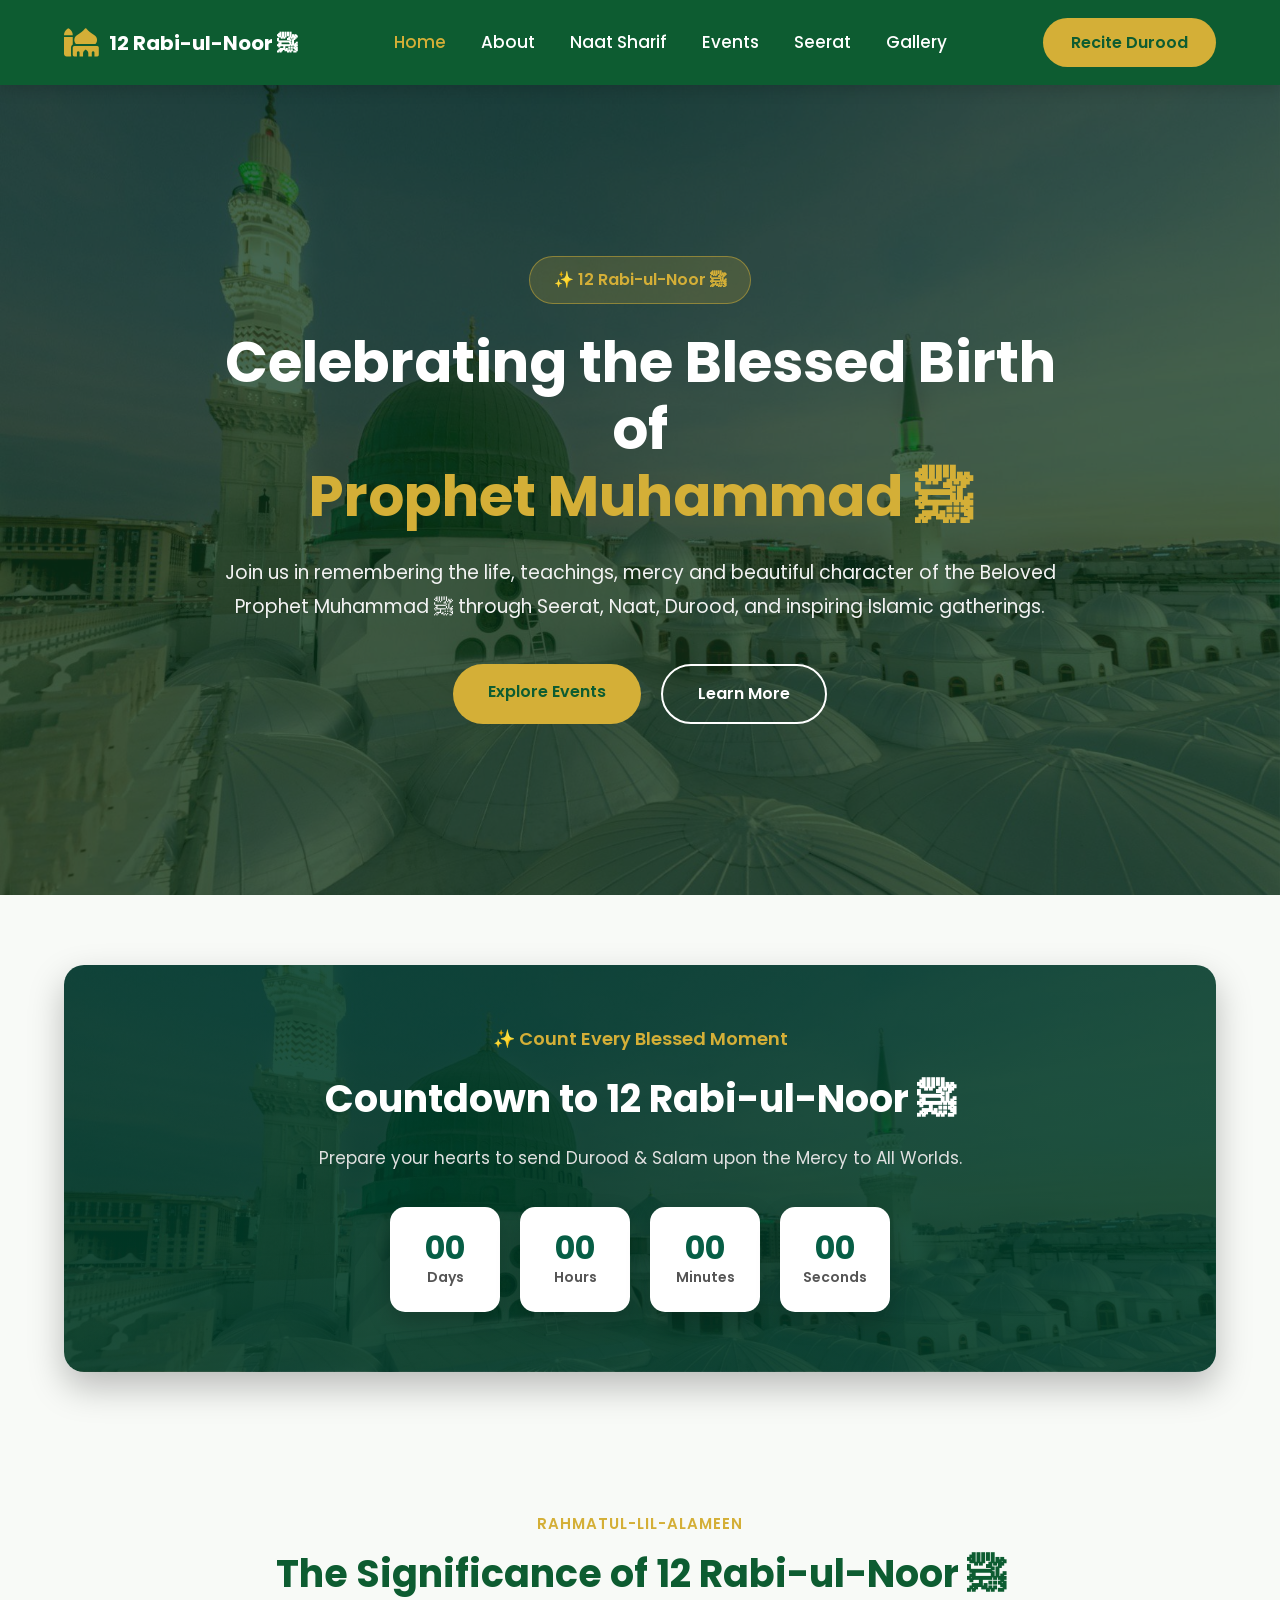
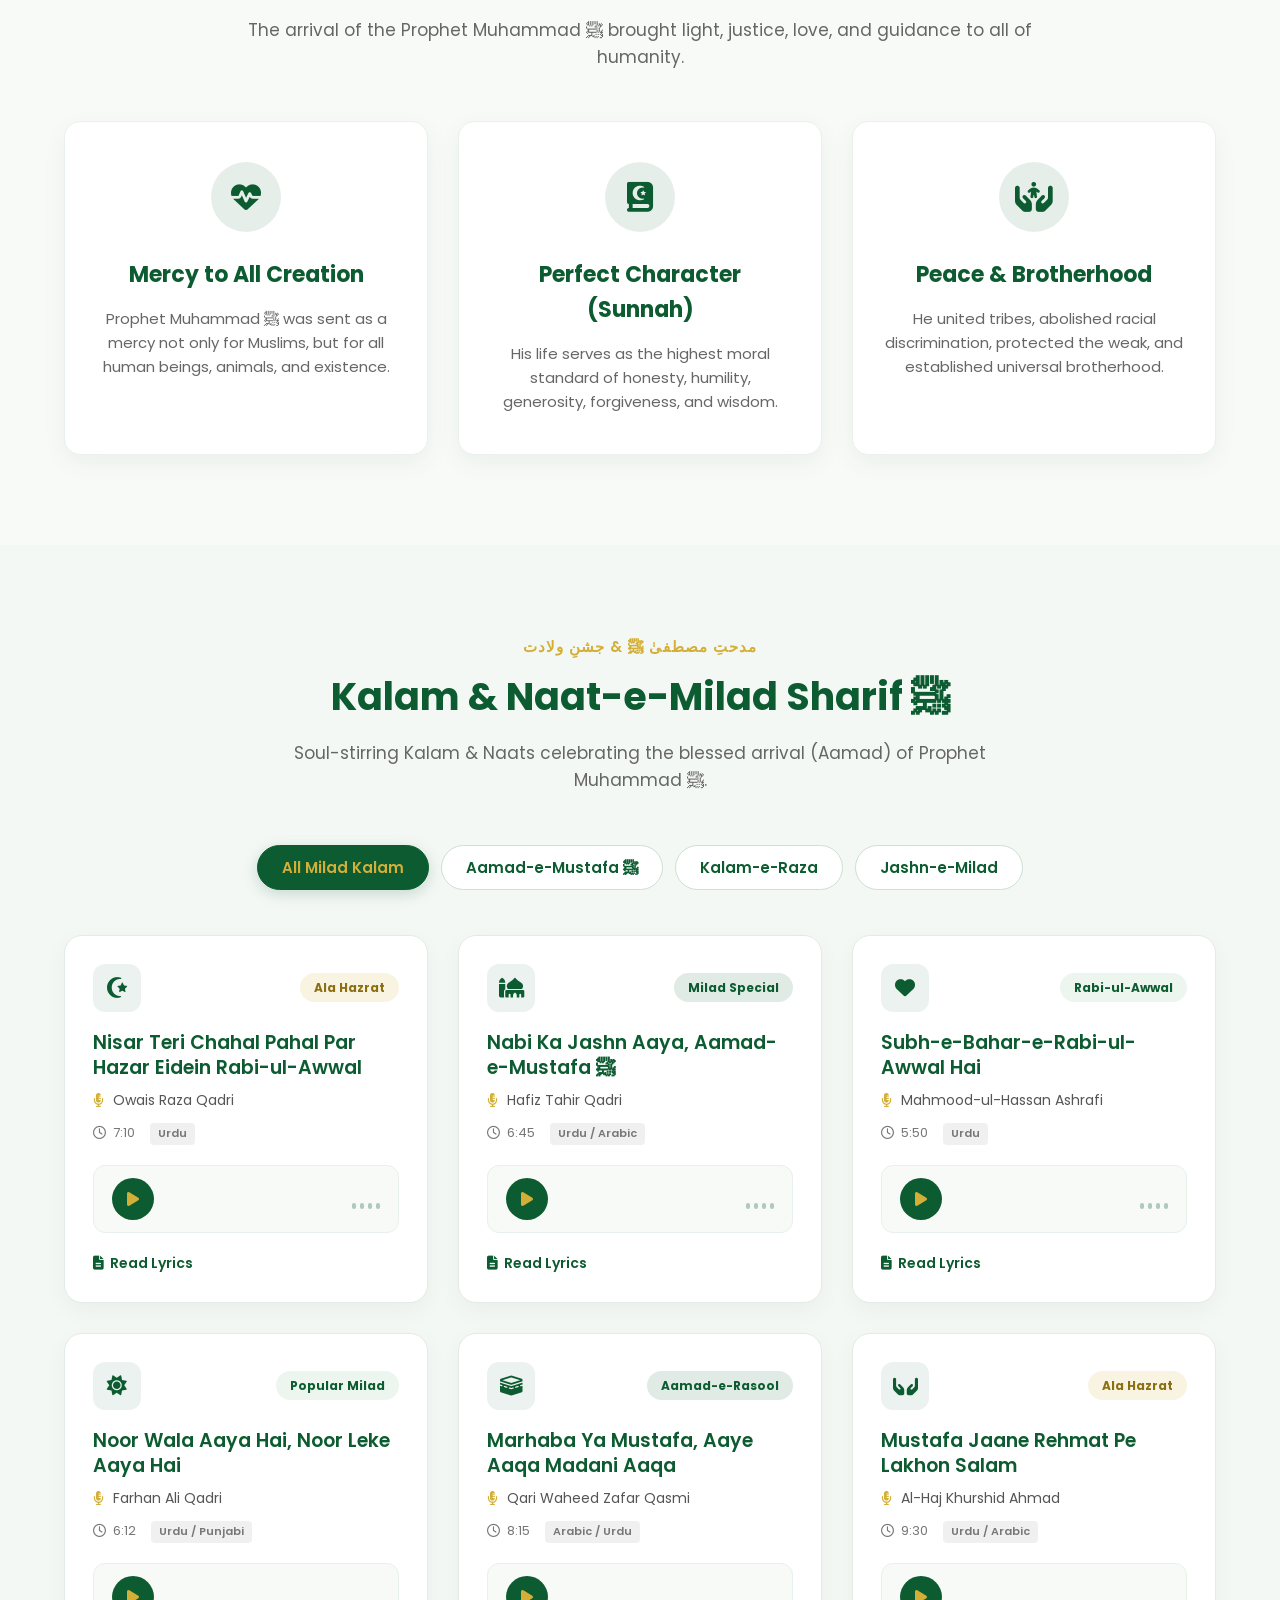
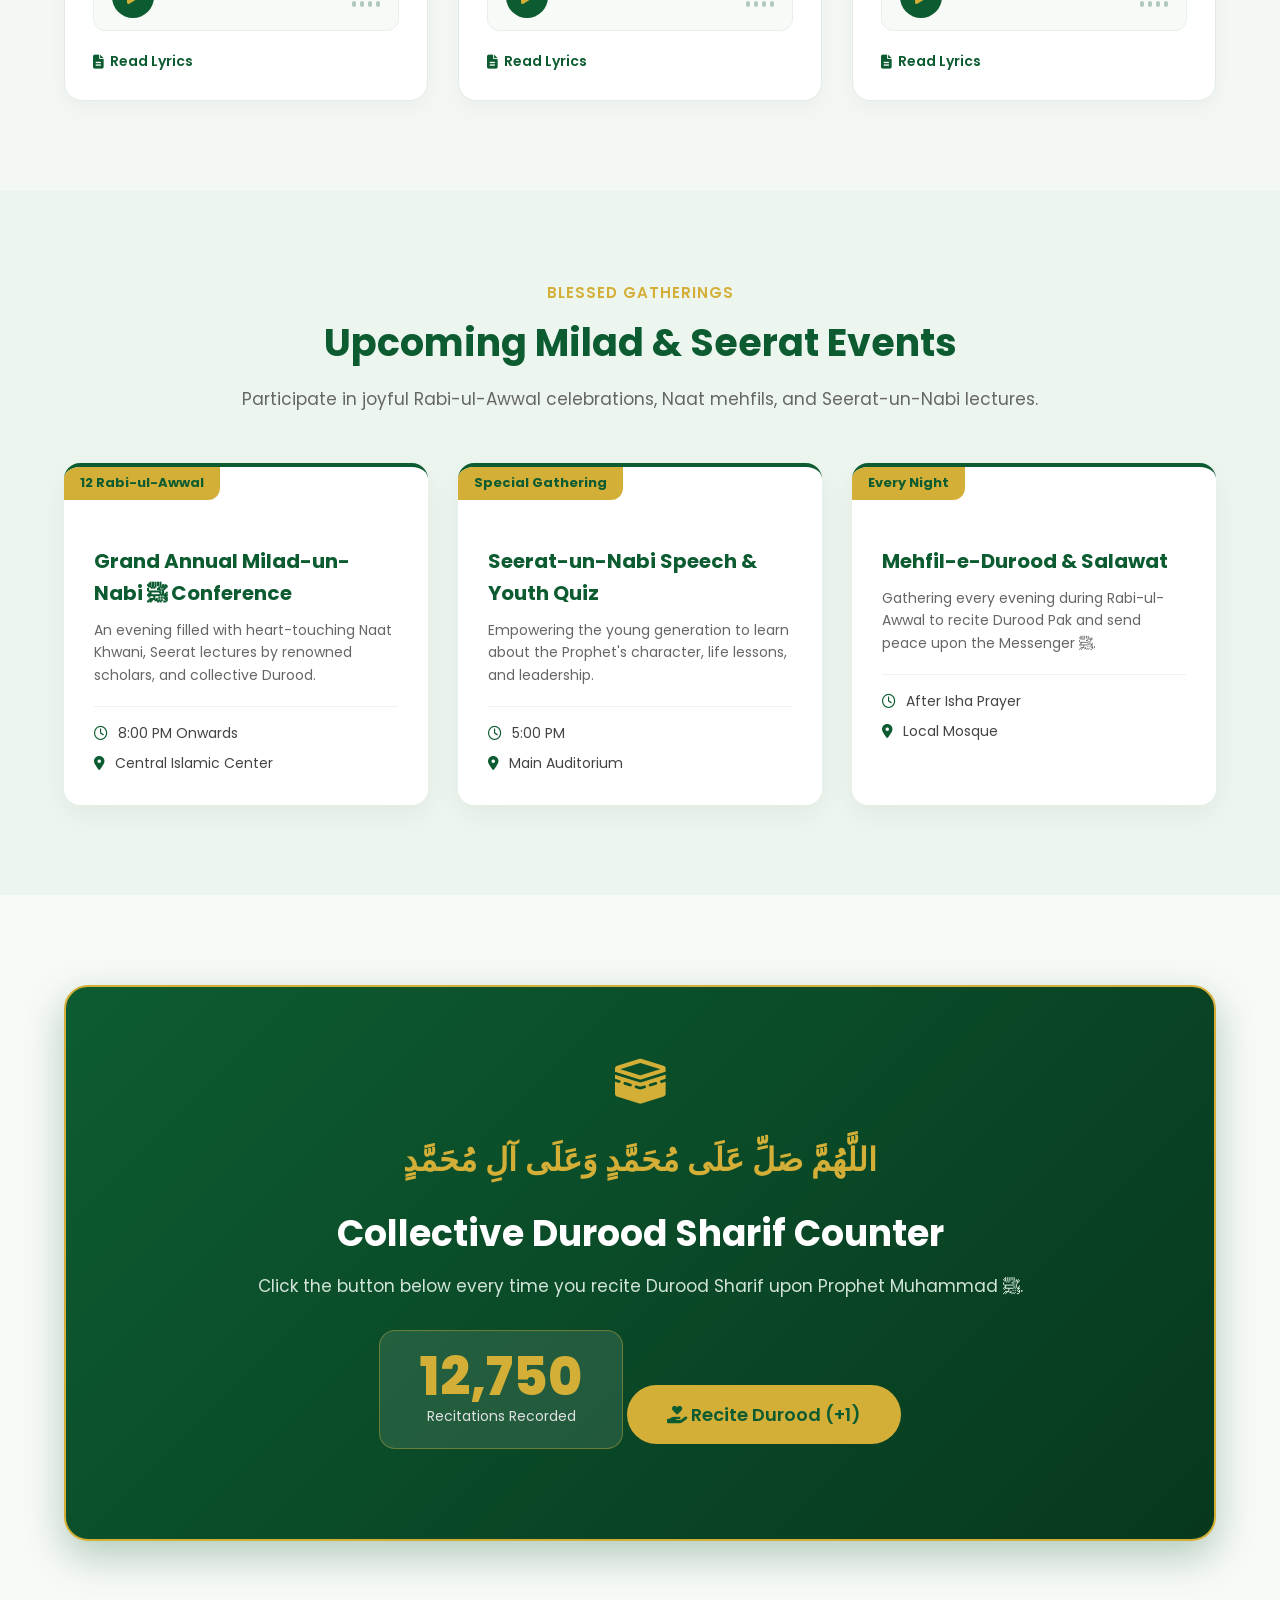
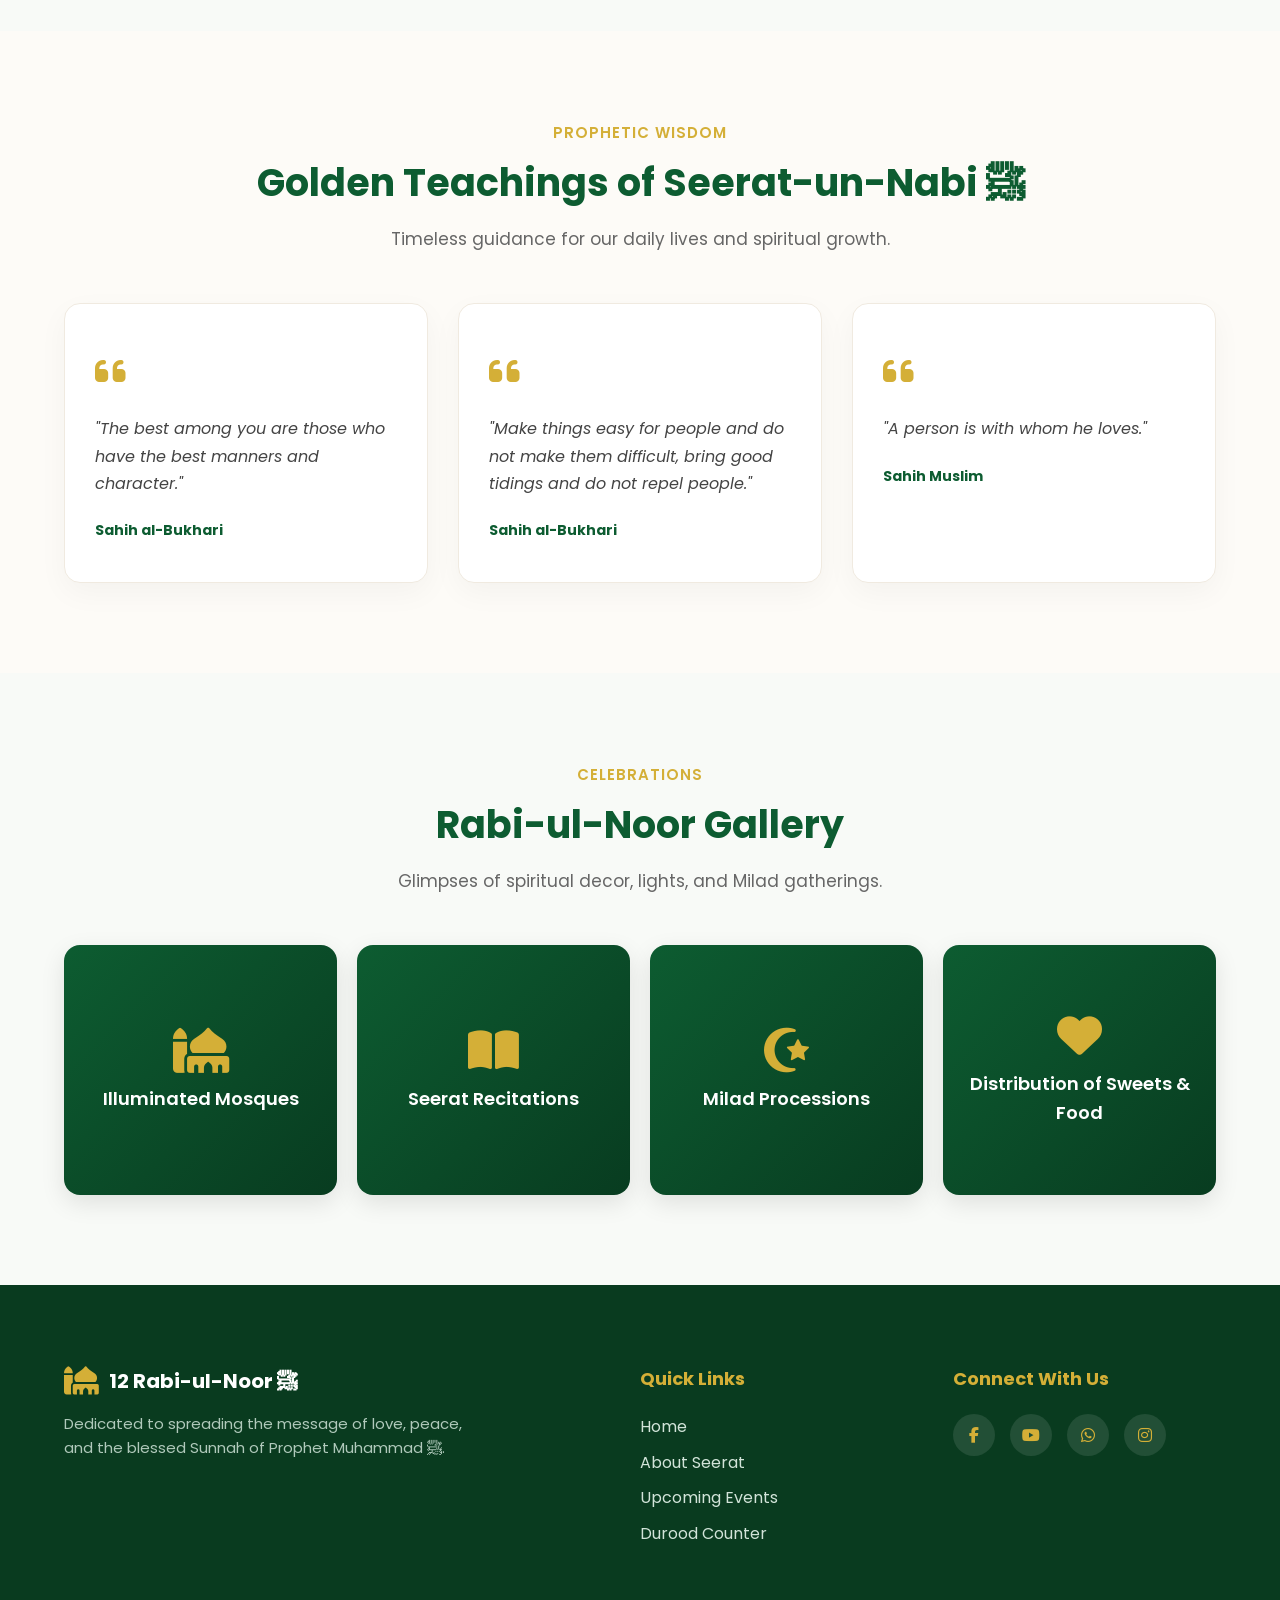
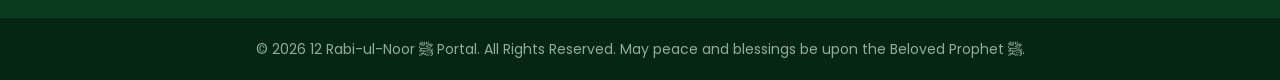
==== index.html @ 02d44561 "add filesand images" ====
<!DOCTYPE html>
<html lang="en">

<head>

    <meta charset="UTF-8">
    <meta name="viewport" content="width=device-width, initial-scale=1.0">

    <title>12 Rabi-ul-Noor ﷺ | Home</title>

    <!-- Google Font -->
    <link rel="preconnect" href="https://fonts.googleapis.com">
    <link rel="preconnect" href="https://fonts.gstatic.com" crossorigin>

    <link href="https://fonts.googleapis.com/css2?family=Poppins:wght@300;400;500;600;700;800&display=swap" rel="stylesheet">

    <!-- Font Awesome -->
    <link rel="stylesheet"
        href="https://cdnjs.cloudflare.com/ajax/libs/font-awesome/6.7.2/css/all.min.css">

    <!-- CSS -->
    <link rel="stylesheet" href="css/style.css">

</head>

<body>

    <!--================ NAVBAR ================-->

    <header>

        <div class="container">

            <div class="logo">
                <i class="fa-solid fa-mosque"></i>
                <span>12 Rabi-ul-Noor ﷺ</span>
            </div>

            <nav>

                <ul>

                    <li><a href="index.html" class="active">Home</a></li>

                    <li><a href="about.html">About</a></li>

                    <li><a href="naat sharif.html">Naat Sharif</a></li>

                    <li><a href="events.html">Events</a></li>

                    <li><a href="seerat.html">Seerat</a></li>

                    <li><a href="gallery.html">Gallery</a></li>

                </ul>

            </nav>

            <a href="#durood" class="btn">Recite Durood</a>

        </div>

    </header>

    <!--================ HERO SECTION ================-->

    <section class="hero">

        <div class="hero-overlay"></div>

        <div class="container hero-content">

            <span class="hero-tag">
                ✨ 12 Rabi-ul-Noor ﷺ
            </span>

            <h1>
                Celebrating the Blessed Birth of
                <span>Prophet Muhammad ﷺ</span>
            </h1>

            <p>
                Join us in remembering the life, teachings, mercy and beautiful
                character of the Beloved Prophet Muhammad ﷺ through Seerat,
                Naat, Durood, and inspiring Islamic gatherings.
            </p>

            <div class="hero-buttons">

                <a href="#events" class="btn hero-btn">
                    Explore Events
                </a>

                <a href="about.html" class="btn-outline">
                    Learn More
                </a>

            </div>

        </div>

    </section>

    <!--================ COUNTDOWN SECTION ================-->

    <section class="rabi-countdown">

        <div class="countdown-content">
            <span>✨ Count Every Blessed Moment</span>
            <h2>Countdown to 12 Rabi-ul-Noor ﷺ</h2>
            <p>Prepare your hearts to send Durood & Salam upon the Mercy to All Worlds.</p>
        </div>

        <div class="count-box">

            <div>
                <h3 class="days">00</h3>
                <span>Days</span>
            </div>

            <div>
                <h3 class="hours">00</h3>
                <span>Hours</span>
            </div>

            <div>
                <h3 class="minutes">00</h3>
                <span>Minutes</span>
            </div>

            <div>
                <h3 class="seconds">00</h3>
                <span>Seconds</span>
            </div>

        </div>

    </section>

    <!--================ SIGNIFICANCE SECTION ================-->

    <section class="significance-section">

        <div class="container">

            <div class="section-title">
                <span>Rahmatul-lil-Alameen</span>
                <h2>The Significance of 12 Rabi-ul-Noor ﷺ</h2>
                <p>The arrival of the Prophet Muhammad ﷺ brought light, justice, love, and guidance to all of humanity.</p>
            </div>

            <div class="features-grid">

                <div class="feature-card">
                    <div class="card-icon">
                        <i class="fa-solid fa-heart-pulse"></i>
                    </div>
                    <h3>Mercy to All Creation</h3>
                    <p>Prophet Muhammad ﷺ was sent as a mercy not only for Muslims, but for all human beings, animals, and existence.</p>
                </div>

                <div class="feature-card">
                    <div class="card-icon">
                        <i class="fa-solid fa-book-quran"></i>
                    </div>
                    <h3>Perfect Character (Sunnah)</h3>
                    <p>His life serves as the highest moral standard of honesty, humility, generosity, forgiveness, and wisdom.</p>
                </div>

                <div class="feature-card">
                    <div class="card-icon">
                        <i class="fa-solid fa-hands-holding-child"></i>
                    </div>
                    <h3>Peace & Brotherhood</h3>
                    <p>He united tribes, abolished racial discrimination, protected the weak, and established universal brotherhood.</p>
                </div>

            </div>

        </div>

    </section>

    <!--================ NAAT SHARIF SECTION ================-->

    <section class="naat-section" id="naat">

        <div class="container">

            <div class="section-title">
                <span>مدحتِ مصطفیٰ ﷺ & جشنِ ولادت</span>
                <h2>Kalam & Naat-e-Milad Sharif ﷺ</h2>
                <p>Soul-stirring Kalam & Naats celebrating the blessed arrival (Aamad) of Prophet Muhammad ﷺ.</p>
            </div>

            <!-- Category Filters -->
            <div class="naat-filters">
                <button class="naat-filter-btn active" data-filter="all">All Milad Kalam</button>
                <button class="naat-filter-btn" data-filter="aamad">Aamad-e-Mustafa ﷺ</button>
                <button class="naat-filter-btn" data-filter="kalam-e-raza">Kalam-e-Raza</button>
                <button class="naat-filter-btn" data-filter="jashn">Jashn-e-Milad</button>
            </div>

            <!-- Naat Cards Grid -->
            <div class="naat-grid">

                <!-- Naat 1 -->
                <div class="naat-card" data-category="kalam-e-raza">
                    <div class="naat-card-header">
                        <div class="naat-icon">
                            <i class="fa-solid fa-star-and-crescent"></i>
                        </div>
                        <span class="naat-badge gold">Ala Hazrat</span>
                    </div>
                    <div class="naat-info">
                        <h3>Nisar Teri Chahal Pahal Par Hazar Eidein Rabi-ul-Awwal</h3>
                        <p class="naat-reciter"><i class="fa-solid fa-microphone-lines"></i> Owais Raza Qadri</p>
                        <div class="naat-meta">
                            <span><i class="fa-regular fa-clock"></i> 7:10</span>
                            <span class="naat-lang">Urdu</span>
                        </div>
                    </div>
                    <div class="naat-audio-player">
                        <audio src="https://cdn.pixabay.com/download/audio/2022/05/27/audio_1808fbf07a.mp3?filename=arabic-oriental-islamic-background-music-113543.mp3" preload="none"></audio>
                        <button class="play-btn" aria-label="Play Naat">
                            <i class="fa-solid fa-play"></i>
                        </button>
                        <div class="sound-wave">
                            <span></span><span></span><span></span><span></span>
                        </div>
                    </div>
                    <button class="lyrics-toggle-btn"><i class="fa-solid fa-file-lines"></i> Read Lyrics</button>
                    <div class="naat-lyrics-box">
                        <p class="arabic-lyric">نِثَار تیری چَہَل پَہَل پَر ہَزَار عِيدِیں رَبِیعُ الْاَوَّل</p>
                        <p class="roman-lyric">Nisar teri chahal pahal par hazar eidein Rabi-ul-Awwal,<br>Siwaye Iblees ke jahan me sabhi to khushiyan mana rahe hain.</p>
                    </div>
                </div>

                <!-- Naat 2 -->
                <div class="naat-card" data-category="aamad">
                    <div class="naat-card-header">
                        <div class="naat-icon">
                            <i class="fa-solid fa-mosque"></i>
                        </div>
                        <span class="naat-badge green">Milad Special</span>
                    </div>
                    <div class="naat-info">
                        <h3>Nabi Ka Jashn Aaya, Aamad-e-Mustafa ﷺ</h3>
                        <p class="naat-reciter"><i class="fa-solid fa-microphone-lines"></i> Hafiz Tahir Qadri</p>
                        <div class="naat-meta">
                            <span><i class="fa-regular fa-clock"></i> 6:45</span>
                            <span class="naat-lang">Urdu / Arabic</span>
                        </div>
                    </div>
                    <div class="naat-audio-player">
                        <audio src="https://cdn.pixabay.com/download/audio/2022/03/15/audio_c8c8230f81.mp3?filename=ramadan-islamic-background-music-10255.mp3" preload="none"></audio>
                        <button class="play-btn" aria-label="Play Naat">
                            <i class="fa-solid fa-play"></i>
                        </button>
                        <div class="sound-wave">
                            <span></span><span></span><span></span><span></span>
                        </div>
                    </div>
                    <button class="lyrics-toggle-btn"><i class="fa-solid fa-file-lines"></i> Read Lyrics</button>
                    <div class="naat-lyrics-box">
                        <p class="arabic-lyric">آمَدِ مُصْطَفٰی مَـرْحَـبًـا مَـرْحَـبًـا، نَـبِی كَا جَـشْـن آيَا</p>
                        <p class="roman-lyric">Aamad-e-Mustafa ﷺ Marhaba Marhaba,<br>Jashn-e-Milad-un-Nabi ﷺ Mubarak ho aalam ko.</p>
                    </div>
                </div>

                <!-- Naat 3 -->
                <div class="naat-card" data-category="jashn">
                    <div class="naat-card-header">
                        <div class="naat-icon">
                            <i class="fa-solid fa-heart"></i>
                        </div>
                        <span class="naat-badge">Rabi-ul-Awwal</span>
                    </div>
                    <div class="naat-info">
                        <h3>Subh-e-Bahar-e-Rabi-ul-Awwal Hai</h3>
                        <p class="naat-reciter"><i class="fa-solid fa-microphone-lines"></i> Mahmood-ul-Hassan Ashrafi</p>
                        <div class="naat-meta">
                            <span><i class="fa-regular fa-clock"></i> 5:50</span>
                            <span class="naat-lang">Urdu</span>
                        </div>
                    </div>
                    <div class="naat-audio-player">
                        <audio src="https://cdn.pixabay.com/download/audio/2022/01/18/audio_d0a13f69d2.mp3?filename=oriental-islamic-ambient-11881.mp3" preload="none"></audio>
                        <button class="play-btn" aria-label="Play Naat">
                            <i class="fa-solid fa-play"></i>
                        </button>
                        <div class="sound-wave">
                            <span></span><span></span><span></span><span></span>
                        </div>
                    </div>
                    <button class="lyrics-toggle-btn"><i class="fa-solid fa-file-lines"></i> Read Lyrics</button>
                    <div class="naat-lyrics-box">
                        <p class="arabic-lyric">صُـبْـحِ بَـہَـارِ رَبِـیـعُ الْاَوَّلِ ہَـے، نُور كِی بَرْسَات ہَے</p>
                        <p class="roman-lyric">Subh-e-bahar-e-Rabi-ul-Awwal hai, noor ki barsaat hai.<br>Aamadan-e-Mustafa ﷺ se har taraf shadabiyan hain.</p>
                    </div>
                </div>

                <!-- Naat 4 -->
                <div class="naat-card" data-category="jashn">
                    <div class="naat-card-header">
                        <div class="naat-icon">
                            <i class="fa-solid fa-sun"></i>
                        </div>
                        <span class="naat-badge">Popular Milad</span>
                    </div>
                    <div class="naat-info">
                        <h3>Noor Wala Aaya Hai, Noor Leke Aaya Hai</h3>
                        <p class="naat-reciter"><i class="fa-solid fa-microphone-lines"></i> Farhan Ali Qadri</p>
                        <div class="naat-meta">
                            <span><i class="fa-regular fa-clock"></i> 6:12</span>
                            <span class="naat-lang">Urdu / Punjabi</span>
                        </div>
                    </div>
                    <div class="naat-audio-player">
                        <audio src="https://cdn.pixabay.com/download/audio/2022/10/14/audio_99b0c51f33.mp3?filename=peaceful-islamic-background-12345.mp3" preload="none"></audio>
                        <button class="play-btn" aria-label="Play Naat">
                            <i class="fa-solid fa-play"></i>
                        </button>
                        <div class="sound-wave">
                            <span></span><span></span><span></span><span></span>
                        </div>
                    </div>
                    <button class="lyrics-toggle-btn"><i class="fa-solid fa-file-lines"></i> Read Lyrics</button>
                    <div class="naat-lyrics-box">
                        <p class="arabic-lyric">نُور وَالا آئِیا ہے، نُور لے کے آئِیا ہے</p>
                        <p class="roman-lyric">Noor wala aaya hai, noor leke aaya hai.<br>Sare aalam me ye dekho kaisa noor chhaya hai.</p>
                    </div>
                </div>

                <!-- Naat 5 -->
                <div class="naat-card" data-category="aamad">
                    <div class="naat-card-header">
                        <div class="naat-icon">
                            <i class="fa-solid fa-kaaba"></i>
                        </div>
                        <span class="naat-badge green">Aamad-e-Rasool</span>
                    </div>
                    <div class="naat-info">
                        <h3>Marhaba Ya Mustafa, Aaye Aaqa Madani Aaqa</h3>
                        <p class="naat-reciter"><i class="fa-solid fa-microphone-lines"></i> Qari Waheed Zafar Qasmi</p>
                        <div class="naat-meta">
                            <span><i class="fa-regular fa-clock"></i> 8:15</span>
                            <span class="naat-lang">Arabic / Urdu</span>
                        </div>
                    </div>
                    <div class="naat-audio-player">
                        <audio src="https://cdn.pixabay.com/download/audio/2021/09/06/audio_2481e18bf9.mp3?filename=oriental-melody-ambient-8971.mp3" preload="none"></audio>
                        <button class="play-btn" aria-label="Play Naat">
                            <i class="fa-solid fa-play"></i>
                        </button>
                        <div class="sound-wave">
                            <span></span><span></span><span></span><span></span>
                        </div>
                    </div>
                    <button class="lyrics-toggle-btn"><i class="fa-solid fa-file-lines"></i> Read Lyrics</button>
                    <div class="naat-lyrics-box">
                        <p class="arabic-lyric">مَـرْحَـبًـا يَا مُصْطَفَىٰ مَرْحَـبًـا يَا مُصْطَفَىٰ</p>
                        <p class="roman-lyric">Marhaba ya Mustafa, marhaba ya Mustafa!<br>Aaye Aaqa madani aaqa, jashn-e-Aamadan-e-Rasool ﷺ.</p>
                    </div>
                </div>

                <!-- Naat 6 -->
                <div class="naat-card" data-category="kalam-e-raza">
                    <div class="naat-card-header">
                        <div class="naat-icon">
                            <i class="fa-solid fa-hands-holding"></i>
                        </div>
                        <span class="naat-badge gold">Ala Hazrat</span>
                    </div>
                    <div class="naat-info">
                        <h3>Mustafa Jaane Rehmat Pe Lakhon Salam</h3>
                        <p class="naat-reciter"><i class="fa-solid fa-microphone-lines"></i> Al-Haj Khurshid Ahmad</p>
                        <div class="naat-meta">
                            <span><i class="fa-regular fa-clock"></i> 9:30</span>
                            <span class="naat-lang">Urdu / Arabic</span>
                        </div>
                    </div>
                    <div class="naat-audio-player">
                        <audio src="https://cdn.pixabay.com/download/audio/2022/05/27/audio_1808fbf07a.mp3?filename=arabic-oriental-islamic-background-music-113543.mp3" preload="none"></audio>
                        <button class="play-btn" aria-label="Play Naat">
                            <i class="fa-solid fa-play"></i>
                        </button>
                        <div class="sound-wave">
                            <span></span><span></span><span></span><span></span>
                        </div>
                    </div>
                    <button class="lyrics-toggle-btn"><i class="fa-solid fa-file-lines"></i> Read Lyrics</button>
                    <div class="naat-lyrics-box">
                        <p class="arabic-lyric">مصطفیٰ جانِ رحمت پہ لاکھوں سلام، شمعِ بزمی ہدایت پہ لاکھوں سلام</p>
                        <p class="roman-lyric">Jashn-e-Wiladat-e-Mustafa ﷺ mubarak ho!<br>Mustafa jaane rehmat pe lakhon salam, shama-e-bazm-e-hidayat pe lakhon salam.</p>
                    </div>
                </div>

            </div>

        </div>

    </section>

    <!--================ EVENTS SECTION ================-->

    <section class="events-section" id="events">

        <div class="container">

            <div class="section-title">
                <span>Blessed Gatherings</span>
                <h2>Upcoming Milad & Seerat Events</h2>
                <p>Participate in joyful Rabi-ul-Awwal celebrations, Naat mehfils, and Seerat-un-Nabi lectures.</p>
            </div>

            <div class="events-grid">

                <div class="event-card">
                    <div class="event-badge">12 Rabi-ul-Awwal</div>
                    <div class="event-body">
                        <h3>Grand Annual Milad-un-Nabi ﷺ Conference</h3>
                        <p>An evening filled with heart-touching Naat Khwani, Seerat lectures by renowned scholars, and collective Durood.</p>
                        <div class="event-details">
                            <span><i class="fa-regular fa-clock"></i> 8:00 PM Onwards</span>
                            <span><i class="fa-solid fa-location-dot"></i> Central Islamic Center</span>
                        </div>
                    </div>
                </div>

                <div class="event-card">
                    <div class="event-badge">Special Gathering</div>
                    <div class="event-body">
                        <h3>Seerat-un-Nabi Speech & Youth Quiz</h3>
                        <p>Empowering the young generation to learn about the Prophet's character, life lessons, and leadership.</p>
                        <div class="event-details">
                            <span><i class="fa-regular fa-clock"></i> 5:00 PM</span>
                            <span><i class="fa-solid fa-location-dot"></i> Main Auditorium</span>
                        </div>
                    </div>
                </div>

                <div class="event-card">
                    <div class="event-badge">Every Night</div>
                    <div class="event-body">
                        <h3>Mehfil-e-Durood & Salawat</h3>
                        <p>Gathering every evening during Rabi-ul-Awwal to recite Durood Pak and send peace upon the Messenger ﷺ.</p>
                        <div class="event-details">
                            <span><i class="fa-regular fa-clock"></i> After Isha Prayer</span>
                            <span><i class="fa-solid fa-location-dot"></i> Local Mosque</span>
                        </div>
                    </div>
                </div>

            </div>

        </div>

    </section>

    <!--================ INTERACTIVE DUROOD COUNTER ================-->

    <section class="durood-counter-section" id="durood">

        <div class="container">

            <div class="durood-box">

                <div class="durood-icon">
                    <i class="fa-solid fa-kaaba"></i>
                </div>

                <span class="arabic-text">اللَّهُمَّ صَلِّ عَلَى مُحَمَّدٍ وَعَلَى آلِ مُحَمَّدٍ</span>

                <h2>Collective Durood Sharif Counter</h2>
                <p>Click the button below every time you recite Durood Sharif upon Prophet Muhammad ﷺ.</p>

                <div class="counter-display">
                    <span id="duroodCount">0</span>
                    <small>Recitations Recorded</small>
                </div>

                <button class="btn durood-btn" id="incrementDuroodBtn">
                    <i class="fa-solid fa-hand-holding-heart"></i> Recite Durood (+1)
                </button>

            </div>

        </div>

    </section>

    <!--================ SEERAT HIGHLIGHTS ================-->

    <section class="seerat-section" id="seerat">

        <div class="container">

            <div class="section-title">
                <span>Prophetic Wisdom</span>
                <h2>Golden Teachings of Seerat-un-Nabi ﷺ</h2>
                <p>Timeless guidance for our daily lives and spiritual growth.</p>
            </div>

            <div class="seerat-grid">

                <div class="seerat-card">
                    <div class="quote-mark"><i class="fa-solid fa-quote-left"></i></div>
                    <p class="quote-text">"The best among you are those who have the best manners and character."</p>
                    <span class="quote-source">Sahih al-Bukhari</span>
                </div>

                <div class="seerat-card">
                    <div class="quote-mark"><i class="fa-solid fa-quote-left"></i></div>
                    <p class="quote-text">"Make things easy for people and do not make them difficult, bring good tidings and do not repel people."</p>
                    <span class="quote-source">Sahih al-Bukhari</span>
                </div>

                <div class="seerat-card">
                    <div class="quote-mark"><i class="fa-solid fa-quote-left"></i></div>
                    <p class="quote-text">"A person is with whom he loves."</p>
                    <span class="quote-source">Sahih Muslim</span>
                </div>

            </div>

        </div>

    </section>

    <!--================ GALLERY SECTION ================-->

    <section class="gallery-section" id="gallery">

        <div class="container">

            <div class="section-title">
                <span>Celebrations</span>
                <h2>Rabi-ul-Noor Gallery</h2>
                <p>Glimpses of spiritual decor, lights, and Milad gatherings.</p>
            </div>

            <div class="gallery-grid">

                <div class="gallery-item">
                    <div class="gallery-overlay">
                        <i class="fa-solid fa-mosque"></i>
                        <h4>Illuminated Mosques</h4>
                    </div>
                </div>

                <div class="gallery-item">
                    <div class="gallery-overlay">
                        <i class="fa-solid fa-book-open"></i>
                        <h4>Seerat Recitations</h4>
                    </div>
                </div>

                <div class="gallery-item">
                    <div class="gallery-overlay">
                        <i class="fa-solid fa-star-and-crescent"></i>
                        <h4>Milad Processions</h4>
                    </div>
                </div>

                <div class="gallery-item">
                    <div class="gallery-overlay">
                        <i class="fa-solid fa-heart"></i>
                        <h4>Distribution of Sweets & Food</h4>
                    </div>
                </div>

            </div>

        </div>

    </section>

    <!--================ FOOTER ================-->

    <footer>

        <div class="container footer-content">

            <div class="footer-brand">
                <div class="logo">
                    <i class="fa-solid fa-mosque"></i>
                    <span>12 Rabi-ul-Noor ﷺ</span>
                </div>
                <p>Dedicated to spreading the message of love, peace, and the blessed Sunnah of Prophet Muhammad ﷺ.</p>
            </div>

            <div class="footer-links">
                <h4>Quick Links</h4>
                <ul>
                    <li><a href="index.html">Home</a></li>
                    <li><a href="about.html">About Seerat</a></li>
                    <li><a href="#events">Upcoming Events</a></li>
                    <li><a href="#durood">Durood Counter</a></li>
                </ul>
            </div>

            <div class="footer-social">
                <h4>Connect With Us</h4>
                <div class="social-icons">
                    <a href="#"><i class="fa-brands fa-facebook-f"></i></a>
                    <a href="#"><i class="fa-brands fa-youtube"></i></a>
                    <a href="#"><i class="fa-brands fa-whatsapp"></i></a>
                    <a href="#"><i class="fa-brands fa-instagram"></i></a>
                </div>
            </div>

        </div>

        <div class="footer-bottom">
            <p>&copy; 2026 12 Rabi-ul-Noor ﷺ Portal. All Rights Reserved. May peace and blessings be upon the Beloved Prophet ﷺ.</p>
        </div>

    </footer>

    <!-- JS -->
    <script src="script/script.js"></script>

</body>

</html>
---- css/style.css ----
/*=====================
    GLOBAL CSS
======================*/

*{
    margin:0;
    padding:0;
    box-sizing:border-box;
    font-family:'Poppins',sans-serif;
}

body{
    background:#f8faf7;
    color: #2b3a32;
    line-height: 1.6;
}

.container{
    width:90%;
    max-width:1300px;
    margin:auto;
}

/*=====================
      HEADER
======================*/

header{
    width:100%;
    background:#0D5C31;
    position:sticky;
    top:0;
    z-index:1000;
    box-shadow: 0 4px 15px rgba(0,0,0,0.15);
}

header .container{
    display:flex;
    justify-content:space-between;
    align-items:center;
    height:85px;
}

/*=====================
        LOGO
======================*/

.logo{
    display:flex;
    align-items:center;
    gap:10px;
    color:#fff;
    font-size:20px;
    font-weight:700;
    white-space:nowrap;
    flex-shrink:0;
}

.logo span{
    white-space:nowrap;
}

.logo i{
    color:#D4AF37;
    font-size:28px;
}

/*=====================
       NAVBAR
======================*/

nav ul{
    display:flex;
    list-style:none;
    gap:35px;
}

nav ul li a{
    color:#fff;
    text-decoration:none;
    font-size:17px;
    transition:.3s;
    font-weight: 500;
}

nav ul li a:hover,
nav ul li a.active{
    color:#D4AF37;
}

/*=====================
      BUTTON
======================*/

.btn{
    text-decoration:none;
    background:#D4AF37;
    color:#0D5C31;
    padding:12px 28px;
    border-radius:50px;
    font-weight:600;
    transition:.3s;
    display: inline-block;
    border: none;
    cursor: pointer;
}

.btn:hover{
    background:#fff;
    color:#0D5C31;
    transform: translateY(-2px);
    box-shadow: 0 5px 15px rgba(212,175,55,0.4);
}

/*==========================
        HERO SECTION
===========================*/

.hero{
    position:relative;
    width:100%;
    min-height:90vh;
    background:url("../images/hero image.jpg") center/cover no-repeat;
    display:flex;
    justify-content:center;
    align-items:center;
}

.hero-overlay{
    position:absolute;
    inset:0;
    background:rgba(8,52,25,.75);
}

.hero-content{
    position:relative;
    z-index:2;
    text-align:center;
    color:#fff;
    max-width:900px;
    padding: 60px 20px;
}

.hero-tag{
    display:inline-block;
    background:rgba(212,175,55,.18);
    color:#D4AF37;
    border:1px solid rgba(212,175,55,.5);
    padding:10px 24px;
    border-radius:50px;
    margin-bottom:25px;
    font-weight:600;
}

.hero-content h1{
    font-size:56px;
    line-height:1.2;
    margin-bottom:25px;
}

.hero-content h1 span{
    color:#D4AF37;
    display: block;
}

.hero-content p{
    font-size:19px;
    line-height:1.8;
    color:#f2f2f2;
    margin-bottom:40px;
}

.hero-buttons{
    display:flex;
    justify-content:center;
    gap:20px;
}

.hero-btn{
    padding:15px 35px;
}

.btn-outline{
    padding:15px 35px;
    border:2px solid #fff;
    color:#fff;
    text-decoration:none;
    border-radius:50px;
    transition:.3s;
    font-weight: 600;
}

.btn-outline:hover{
    background:#fff;
    color:#0D5C31;
}

/*==========================
    COUNTDOWN SECTION
===========================*/

.rabi-countdown{
    width:90%;
    max-width:1200px;
    margin:70px auto 80px;
    position: relative;
    z-index: 10;
    padding:60px 20px;
    text-align:center;
    background:
    linear-gradient(
    rgba(0,60,40,.88),
    rgba(0,60,40,.88)
    ),
    url("../images/hero image.jpg");
    background-size:cover;
    background-position:center;
    border-radius:20px;
    color:white;
    box-shadow: 0 15px 35px rgba(0,0,0,0.25);
}

.countdown-content span{
    color:#d4af37;
    font-size:18px;
    font-weight: 600;
}

.countdown-content h2{
    font-size:38px;
    margin:15px 0;
}

.countdown-content p{
    font-size:17px;
    color: #e0e0e0;
}

.count-box{
    display:flex;
    justify-content:center;
    flex-wrap:wrap;
    gap:20px;
    margin-top:35px;
}

.count-box div{
    background:white;
    color:#075e45;
    width:110px;
    height:105px;
    display:flex;
    flex-direction:column;
    justify-content:center;
    align-items:center;
    border-radius:15px;
    box-shadow: 0 10px 25px rgba(0,0,0,0.2);
    transition: transform 0.2s ease, box-shadow 0.2s ease;
}

.count-box div:hover{
    transform: translateY(-5px);
    box-shadow: 0 15px 30px rgba(0,0,0,0.3);
}

.count-box h3{
    font-size:32px;
    font-weight:700;
    margin:0;
    line-height:1.1;
}

.count-box span{
    font-size: 14px;
    color: #555;
    font-weight: 600;
}

/*==========================
    SECTION TITLE COMMON
===========================*/

.section-title{
    text-align: center;
    max-width: 800px;
    margin: 0 auto 50px;
}

.section-title span{
    color: #D4AF37;
    font-weight: 600;
    text-transform: uppercase;
    letter-spacing: 1px;
    font-size: 15px;
    display: block;
    margin-bottom: 8px;
}

.section-title h2{
    font-size: 38px;
    color: #0D5C31;
    margin-bottom: 12px;
}

.section-title p{
    color: #666;
    font-size: 17px;
}

/*==========================
    SIGNIFICANCE SECTION
===========================*/

.significance-section{
    padding: 60px 0 90px;
}

.features-grid{
    display: grid;
    grid-template-columns: repeat(auto-fit, minmax(300px, 1fr));
    gap: 30px;
}

.feature-card{
    background: #fff;
    padding: 40px 30px;
    border-radius: 16px;
    border: 1px solid #eaf0eb;
    box-shadow: 0 8px 25px rgba(13,92,49,0.06);
    transition: 0.3s ease;
    text-align: center;
}

.feature-card:hover{
    transform: translateY(-8px);
    border-color: #D4AF37;
    box-shadow: 0 15px 35px rgba(13,92,49,0.12);
}

.card-icon{
    width: 70px;
    height: 70px;
    background: rgba(13,92,49,0.1);
    color: #0D5C31;
    border-radius: 50%;
    display: flex;
    justify-content: center;
    align-items: center;
    font-size: 30px;
    margin: 0 auto 25px;
    transition: 0.3s;
}

.feature-card:hover .card-icon{
    background: #0D5C31;
    color: #D4AF37;
}

.feature-card h3{
    font-size: 22px;
    color: #0D5C31;
    margin-bottom: 15px;
}

.feature-card p{
    color: #666;
    font-size: 15px;
}

/*==========================
    NAAT SHARIF SECTION
===========================*/

.naat-section{
    padding: 90px 0;
    background: #f4f8f5;
}

.naat-filters{
    display: flex;
    justify-content: center;
    flex-wrap: wrap;
    gap: 12px;
    margin-bottom: 45px;
}

.naat-filter-btn{
    padding: 10px 24px;
    border-radius: 50px;
    background: #fff;
    font-weight: 600;
    cursor: pointer;
    transition: 0.3s;
    color: #0D5C31;
    border: 1px solid #cce0d4;
    font-size: 15px;
}

.naat-filter-btn:hover,
.naat-filter-btn.active{
    background: #0D5C31;
    color: #D4AF37;
    border-color: #0D5C31;
    box-shadow: 0 4px 15px rgba(13,92,49,0.2);
}

.naat-grid{
    display: grid;
    grid-template-columns: repeat(auto-fit, minmax(320px, 1fr));
    gap: 30px;
}

.naat-card{
    background: #fff;
    border-radius: 18px;
    border: 1px solid #e2ebe4;
    padding: 28px;
    position: relative;
    box-shadow: 0 8px 25px rgba(0,0,0,0.04);
    transition: all 0.3s ease;
    display: flex;
    flex-direction: column;
    justify-content: space-between;
}

.naat-card:hover{
    transform: translateY(-6px);
    border-color: #D4AF37;
    box-shadow: 0 15px 35px rgba(13,92,49,0.12);
}

.naat-card.playing{
    border-color: #D4AF37;
    background: #ffffff;
    box-shadow: 0 12px 30px rgba(212,175,55,0.2);
}

.naat-card-header{
    display: flex;
    justify-content: space-between;
    align-items: center;
    margin-bottom: 18px;
}

.naat-icon{
    width: 48px;
    height: 48px;
    background: rgba(13,92,49,0.08);
    color: #0D5C31;
    border-radius: 12px;
    display: flex;
    justify-content: center;
    align-items: center;
    font-size: 20px;
    transition: 0.3s;
}

.naat-card:hover .naat-icon{
    background: #0D5C31;
    color: #D4AF37;
}

.naat-badge{
    font-size: 12px;
    font-weight: 700;
    padding: 5px 14px;
    border-radius: 20px;
    background: #edf5ef;
    color: #0D5C31;
}

.naat-badge.gold{
    background: rgba(212,175,55,0.15);
    color: #8c6f10;
}

.naat-badge.green{
    background: rgba(13,92,49,0.12);
    color: #0D5C31;
}

.naat-info h3{
    font-size: 19px;
    color: #0D5C31;
    margin-bottom: 8px;
    font-weight: 600;
    line-height: 1.35;
}

.naat-reciter{
    font-size: 14px;
    color: #555;
    margin-bottom: 12px;
}

.naat-reciter i{
    color: #D4AF37;
    margin-right: 5px;
}

.naat-meta{
    display: flex;
    gap: 15px;
    font-size: 13px;
    color: #777;
    margin-bottom: 20px;
}

.naat-meta i{
    margin-right: 4px;
}

.naat-lang{
    background: #f0f0f0;
    padding: 2px 8px;
    border-radius: 4px;
    font-size: 11px;
    font-weight: 600;
}

.naat-audio-player{
    display: flex;
    align-items: center;
    justify-content: space-between;
    background: #f8faf7;
    padding: 12px 18px;
    border-radius: 12px;
    border: 1px solid #e8f0ea;
    margin-bottom: 15px;
}

.play-btn{
    width: 42px;
    height: 42px;
    border-radius: 50%;
    background: #0D5C31;
    color: #D4AF37;
    border: none;
    cursor: pointer;
    display: flex;
    justify-content: center;
    align-items: center;
    font-size: 16px;
    transition: all 0.3s ease;
}

.play-btn:hover{
    background: #D4AF37;
    color: #0D5C31;
    transform: scale(1.08);
}

.sound-wave{
    display: flex;
    gap: 4px;
    height: 20px;
    align-items: flex-end;
    opacity: 0.3;
    transition: opacity 0.3s ease;
}

.naat-card.playing .sound-wave{
    opacity: 1;
}

.sound-wave span{
    width: 4px;
    background: #0D5C31;
    border-radius: 2px;
    height: 6px;
    transition: height 0.2s ease;
}

.naat-card.playing .sound-wave span:nth-child(1){
    animation: soundWave 0.8s infinite alternate ease-in-out;
}
.naat-card.playing .sound-wave span:nth-child(2){
    animation: soundWave 1.1s infinite alternate ease-in-out 0.2s;
}
.naat-card.playing .sound-wave span:nth-child(3){
    animation: soundWave 0.7s infinite alternate ease-in-out 0.4s;
}
.naat-card.playing .sound-wave span:nth-child(4){
    animation: soundWave 0.9s infinite alternate ease-in-out 0.1s;
}

@keyframes soundWave {
    0% { height: 4px; background: #0D5C31; }
    100% { height: 20px; background: #D4AF37; }
}

.lyrics-toggle-btn{
    background: none;
    border: none;
    color: #0D5C31;
    font-size: 14px;
    font-weight: 600;
    cursor: pointer;
    display: flex;
    align-items: center;
    gap: 6px;
    transition: 0.3s;
    margin-top: 5px;
    align-self: flex-start;
}

.lyrics-toggle-btn:hover{
    color: #D4AF37;
}

.naat-lyrics-box{
    display: none;
    margin-top: 15px;
    padding: 16px;
    background: #fdfbf5;
    border-left: 3px solid #D4AF37;
    border-radius: 8px;
}

.naat-lyrics-box.active{
    display: block;
    animation: fadeInLyrics 0.3s ease;
}

@keyframes fadeInLyrics {
    from { opacity: 0; transform: translateY(-5px); }
    to { opacity: 1; transform: translateY(0); }
}

.arabic-lyric{
    font-size: 17px;
    font-weight: 600;
    color: #0D5C31;
    margin-bottom: 8px;
    direction: rtl;
    text-align: right;
    font-family: 'Poppins', sans-serif;
}

.roman-lyric{
    font-size: 13px;
    color: #555;
    line-height: 1.6;
}

/*==========================
    EVENTS SECTION
===========================*/

.events-section{
    background: #edf5ef;
    padding: 90px 0;
}

.events-grid{
    display: grid;
    grid-template-columns: repeat(auto-fit, minmax(320px, 1fr));
    gap: 30px;
}

.event-card{
    background: #fff;
    border-radius: 16px;
    overflow: hidden;
    box-shadow: 0 10px 30px rgba(0,0,0,0.05);
    border-top: 4px solid #0D5C31;
    transition: 0.3s;
    position: relative;
}

.event-card:hover{
    transform: translateY(-6px);
    box-shadow: 0 15px 35px rgba(0,0,0,0.1);
    border-top-color: #D4AF37;
}

.event-badge{
    background: #D4AF37;
    color: #0D5C31;
    font-weight: 700;
    padding: 6px 16px;
    font-size: 13px;
    display: inline-block;
    border-bottom-right-radius: 12px;
}

.event-body{
    padding: 30px;
}

.event-body h3{
    font-size: 20px;
    color: #0D5C31;
    margin: 15px 0 10px;
}

.event-body p{
    color: #666;
    font-size: 14px;
    margin-bottom: 20px;
}

.event-details{
    display: flex;
    flex-direction: column;
    gap: 8px;
    border-top: 1px solid #f0f0f0;
    padding-top: 15px;
    font-size: 14px;
    color: #444;
}

.event-details i{
    color: #0D5C31;
    margin-right: 6px;
}

/*==========================
    DUROOD COUNTER SECTION
===========================*/

.durood-counter-section{
    padding: 90px 0;
}

.durood-box{
    background: linear-gradient(135deg, #0D5C31 0%, #07381e 100%);
    border-radius: 24px;
    padding: 60px 30px;
    text-align: center;
    color: #fff;
    box-shadow: 0 15px 40px rgba(13,92,49,0.3);
    position: relative;
    border: 2px solid #D4AF37;
}

.durood-icon{
    font-size: 45px;
    color: #D4AF37;
    margin-bottom: 15px;
}

.arabic-text{
    font-size: 32px;
    display: block;
    color: #D4AF37;
    margin-bottom: 20px;
    font-weight: 600;
    direction: rtl;
}

.durood-box h2{
    font-size: 36px;
    margin-bottom: 10px;
}

.durood-box p{
    color: #d2e4d9;
    font-size: 17px;
    margin-bottom: 30px;
}

.counter-display{
    background: rgba(255,255,255,0.1);
    display: inline-block;
    padding: 20px 40px;
    border-radius: 16px;
    margin-bottom: 30px;
    border: 1px solid rgba(212,175,55,0.4);
}

.counter-display span{
    font-size: 52px;
    font-weight: 800;
    color: #D4AF37;
    display: block;
    line-height: 1;
}

.counter-display small{
    font-size: 14px;
    color: #e0e0e0;
}

.durood-btn{
    font-size: 18px;
    padding: 16px 40px;
}

/*==========================
    SEERAT QUOTES SECTION
===========================*/

.seerat-section{
    background: #fdfbf7;
    padding: 90px 0;
}

.seerat-grid{
    display: grid;
    grid-template-columns: repeat(auto-fit, minmax(300px, 1fr));
    gap: 30px;
}

.seerat-card{
    background: #fff;
    padding: 40px 30px;
    border-radius: 16px;
    box-shadow: 0 10px 30px rgba(0,0,0,0.04);
    border: 1px solid #f0eae0;
    position: relative;
}

.quote-mark{
    font-size: 35px;
    color: #D4AF37;
    margin-bottom: 15px;
}

.quote-text{
    font-size: 16px;
    font-style: italic;
    color: #444;
    margin-bottom: 20px;
    line-height: 1.7;
}

.quote-source{
    font-weight: 700;
    color: #0D5C31;
    font-size: 14px;
}

/*==========================
    GALLERY SECTION
===========================*/

.gallery-section{
    padding: 90px 0;
}

.gallery-grid{
    display: grid;
    grid-template-columns: repeat(auto-fit, minmax(250px, 1fr));
    gap: 20px;
}

.gallery-item{
    height: 250px;
    background: linear-gradient(135deg, #0D5C31, #083c20);
    border-radius: 16px;
    position: relative;
    overflow: hidden;
    box-shadow: 0 8px 25px rgba(0,0,0,0.1);
    display: flex;
    justify-content: center;
    align-items: center;
    transition: 0.3s;
}

.gallery-item:hover{
    transform: scale(1.03);
}

.gallery-overlay{
    text-align: center;
    color: #fff;
    padding: 20px;
}

.gallery-overlay i{
    font-size: 45px;
    color: #D4AF37;
    margin-bottom: 12px;
}

.gallery-overlay h4{
    font-size: 18px;
    font-weight: 600;
}

/*==========================
    ABOUT PAGE SPECIFIC CSS
===========================*/

.about-hero{
    position:relative;
    width:100%;
    min-height:65vh;
    background: url("file:///C:/Users/HP/.gemini/antigravity/brain/3cc820c5-c1a7-462a-8d44-a7121df50da5/.user_uploaded/media__1785323487832.png") center/cover no-repeat;
    display:flex;
    justify-content:center;
    align-items:center;
}

.about-hero .hero-overlay{
    background: linear-gradient(180deg, rgba(0, 0, 0, 0.25) 0%, rgba(0, 0, 0, 0.45) 100%);
}

.about-hero-content{
    position:relative;
    z-index:2;
    text-align:center;
    color:#fff;
    max-width:850px;
    padding: 80px 20px;
}

.about-hero-content h1{
    font-size: 50px;
    margin-bottom: 20px;
    text-shadow: 0 4px 15px rgba(0, 0, 0, 0.9), 0 2px 5px rgba(0, 0, 0, 0.9);
}

.about-hero-content h1 span{
    color: #D4AF37;
    display: block;
    text-shadow: 0 4px 15px rgba(0, 0, 0, 0.9), 0 2px 5px rgba(0, 0, 0, 0.9);
}

.about-hero-content p{
    text-shadow: 0 2px 10px rgba(0, 0, 0, 0.9);
}

.about-details{
    padding: 90px 0;
}

.about-grid{
    display: grid;
    grid-template-columns: 1.2fr 0.8fr;
    gap: 50px;
    align-items: center;
}

.sub-title{
    color: #D4AF37;
    font-weight: 700;
    text-transform: uppercase;
    letter-spacing: 1px;
    display: block;
    margin-bottom: 10px;
}

.about-text h2{
    font-size: 36px;
    color: #0D5C31;
    margin-bottom: 20px;
}

.about-text p{
    color: #555;
    font-size: 16px;
    margin-bottom: 20px;
}

.about-highlights{
    display: flex;
    flex-direction: column;
    gap: 12px;
    margin-top: 25px;
}

.highlight-item{
    display: flex;
    align-items: center;
    gap: 12px;
    font-weight: 600;
    color: #0D5C31;
}

.highlight-item i{
    color: #D4AF37;
    font-size: 20px;
}

.about-card-box{
    background: linear-gradient(135deg, #0D5C31, #083c20);
    padding: 40px;
    border-radius: 20px;
    color: #fff;
    box-shadow: 0 15px 35px rgba(13,92,49,0.25);
    border: 2px solid #D4AF37;
}

.icon-header{
    font-size: 40px;
    color: #D4AF37;
    margin-bottom: 15px;
}

.about-card-box h3{
    font-size: 24px;
    margin-bottom: 15px;
    color: #D4AF37;
}

.about-card-box p{
    font-size: 16px;
    line-height: 1.8;
    color: #e0e0e0;
    font-style: italic;
    margin-bottom: 20px;
}

.quran-ref{
    font-weight: 600;
    color: #D4AF37;
    display: block;
}

.objectives-section{
    background: #edf5ef;
    padding: 90px 0;
}

.objectives-grid{
    display: grid;
    grid-template-columns: repeat(auto-fit, minmax(280px, 1fr));
    gap: 30px;
}

.obj-card{
    background: #fff;
    padding: 40px 30px;
    border-radius: 16px;
    text-align: center;
    box-shadow: 0 8px 25px rgba(0,0,0,0.05);
    border: 1px solid #dce8df;
}

.obj-icon{
    width: 65px;
    height: 65px;
    background: rgba(212,175,55,0.15);
    color: #0D5C31;
    border-radius: 50%;
    display: flex;
    justify-content: center;
    align-items: center;
    font-size: 26px;
    margin: 0 auto 20px;
}

.obj-card h3{
    font-size: 20px;
    color: #0D5C31;
    margin-bottom: 12px;
}

.obj-card p{
    color: #666;
    font-size: 14px;
}

/*==========================
        FOOTER
===========================*/

footer{
    background: #093b1f;
    color: #fff;
    padding-top: 80px;
}

.footer-content{
    display: grid;
    grid-template-columns: 2fr 1fr 1fr;
    gap: 50px;
    padding-bottom: 60px;
}

.footer-brand p{
    color: #b0c9bb;
    margin-top: 15px;
    font-size: 15px;
    max-width: 400px;
}

.footer-links h4,
.footer-social h4{
    color: #D4AF37;
    font-size: 18px;
    margin-bottom: 20px;
}

.footer-links ul{
    list-style: none;
}

.footer-links ul li{
    margin-bottom: 10px;
}

.footer-links ul li a{
    color: #d2e4d9;
    text-decoration: none;
    transition: 0.3s;
}

.footer-links ul li a:hover{
    color: #D4AF37;
    padding-left: 5px;
}

.social-icons{
    display: flex;
    gap: 15px;
}

.social-icons a{
    width: 42px;
    height: 42px;
    background: rgba(255,255,255,0.1);
    color: #D4AF37;
    border-radius: 50%;
    display: flex;
    justify-content: center;
    align-items: center;
    text-decoration: none;
    transition: 0.3s;
}

.social-icons a:hover{
    background: #D4AF37;
    color: #0D5C31;
    transform: translateY(-3px);
}

.footer-bottom{
    background: #052613;
    text-align: center;
    padding: 20px;
    border-top: 1px solid rgba(255,255,255,0.08);
}

.footer-bottom p{
    color: #8dae9a;
    font-size: 14px;
}



@media(max-width:992px){

    .top-reciters{
        padding:80px 5%;
    }

    .reciters-grid{
        gap:25px;
    }

}

@media(max-width:768px){

    .reciters-grid{
        grid-template-columns:1fr;
    }

    .reciter-card{
        padding:35px 25px;
    }

    .reciter-icon{
        width:80px;
        height:80px;
    }

    .reciter-icon i{
        font-size:34px;
    }

    .reciter-card h3{
        font-size:22px;
    }



@media(max-width:480px){

    .top-reciters{
        padding:70px 20px;
    }

    .reciter-card{
        padding:30px 20px;
    }

}
}

/*==============================
      Responsive
==============================*/



/*================ RESPONSIVE ================*/

@media(max-width:992px){
    header .container{
        gap: 15px;
    }

    nav ul{
        gap: 20px;
    }

    nav ul li a{
        font-size: 15px;
    }

    .logo{
        font-size: 18px;
    }

    .logo i{
        font-size: 24px;
    }

    .hero-content h1{
        font-size: 42px;
    }

    .about-grid{
        grid-template-columns: 1fr;
    }

    .footer-content{
        grid-template-columns: 1fr 1fr;
    }
}

@media(max-width:768px){
    header .container{
        flex-wrap: wrap;
        height: auto;
        padding: 15px 0;
        justify-content: center;
        gap: 15px;
    }

    nav ul{
        gap: 15px;
        flex-wrap: wrap;
        justify-content: center;
    }

    .btn{
        padding: 8px 20px;
        font-size: 14px;
    }

    .hero-content h1{
        font-size: 32px;
    }

    .hero-content p{
        font-size: 16px;
    }

    .footer-content{
        grid-template-columns: 1fr;
    }
}

@media(max-width:600px){
    .logo{
        font-size: 16px;
    }

    .logo i{
        font-size: 20px;
    }

    .count-box{
        flex-wrap:wrap;
        gap: 12px;
    }

    .count-box div{
        width: 75px;
        height: 75px;
    }

    .count-box h3{
        font-size: 24px;
    }

    .countdown-content h2{
        font-size:28px;
    }
}
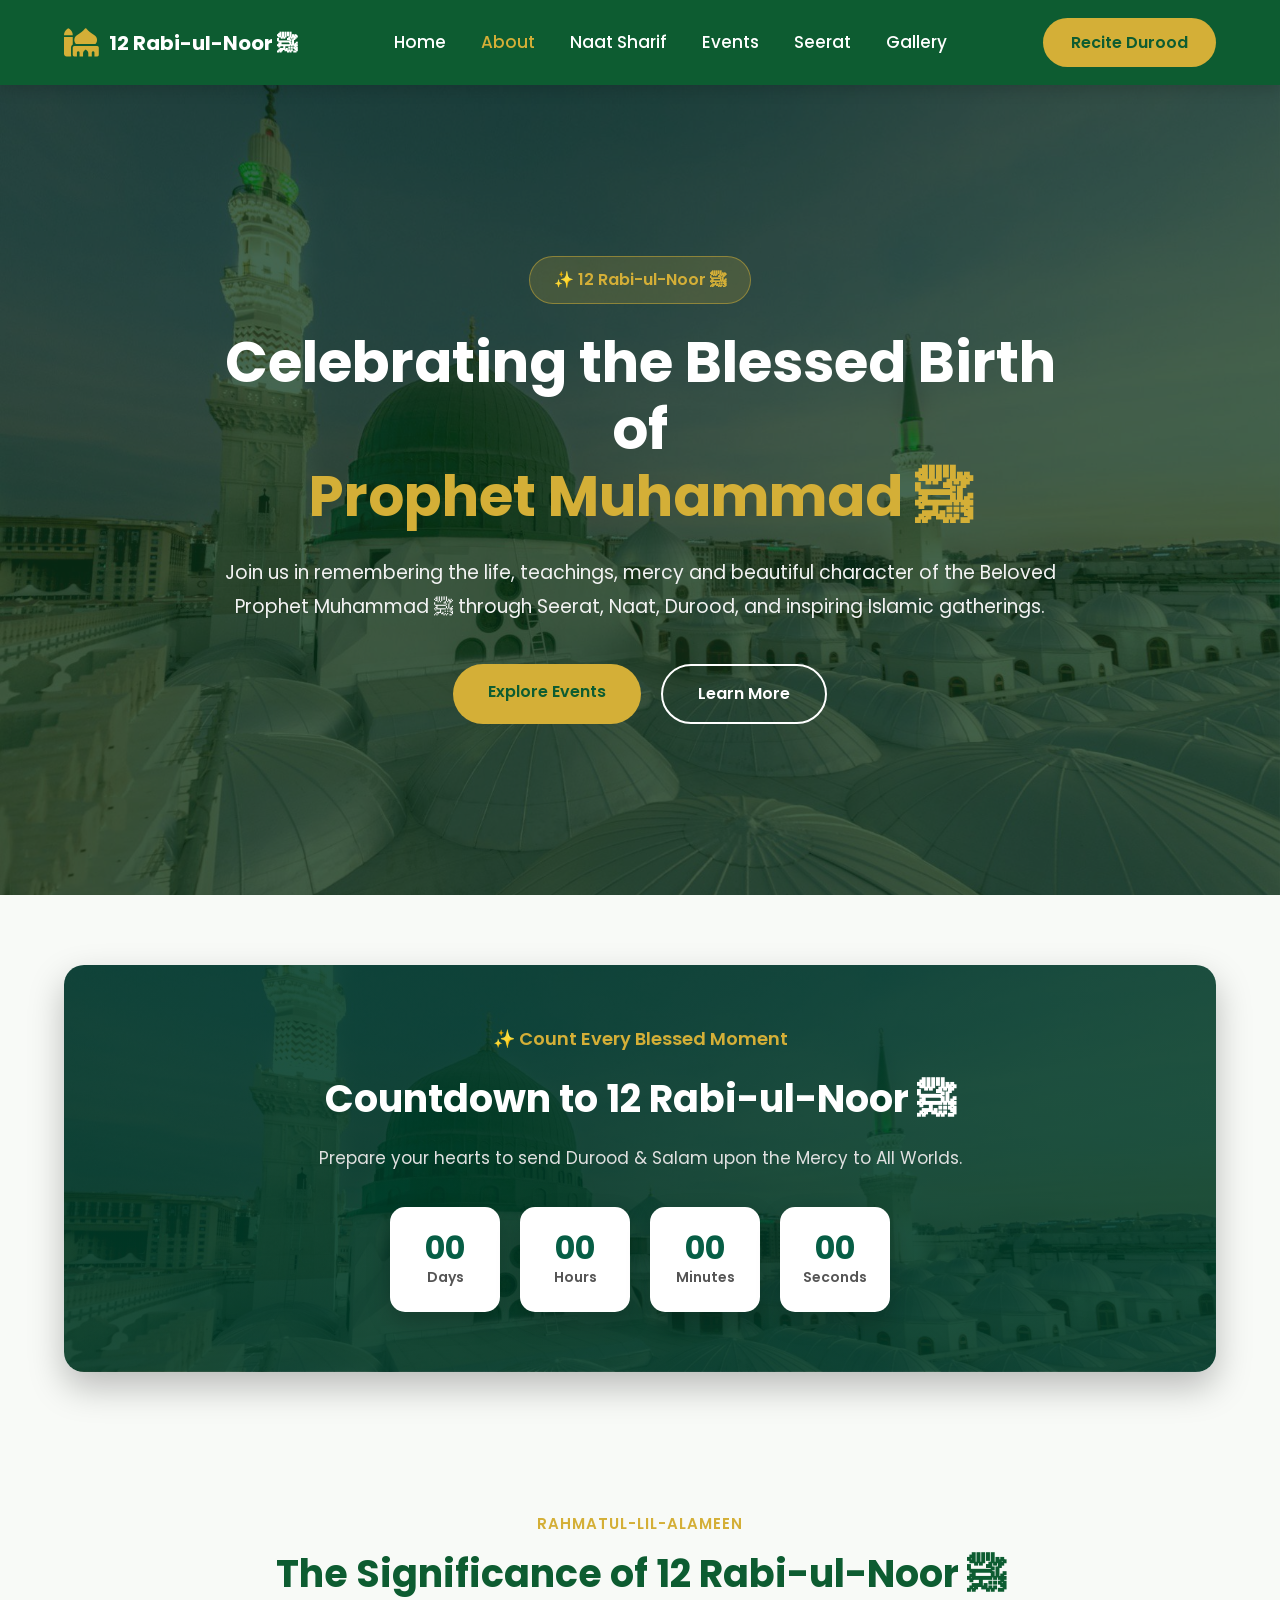
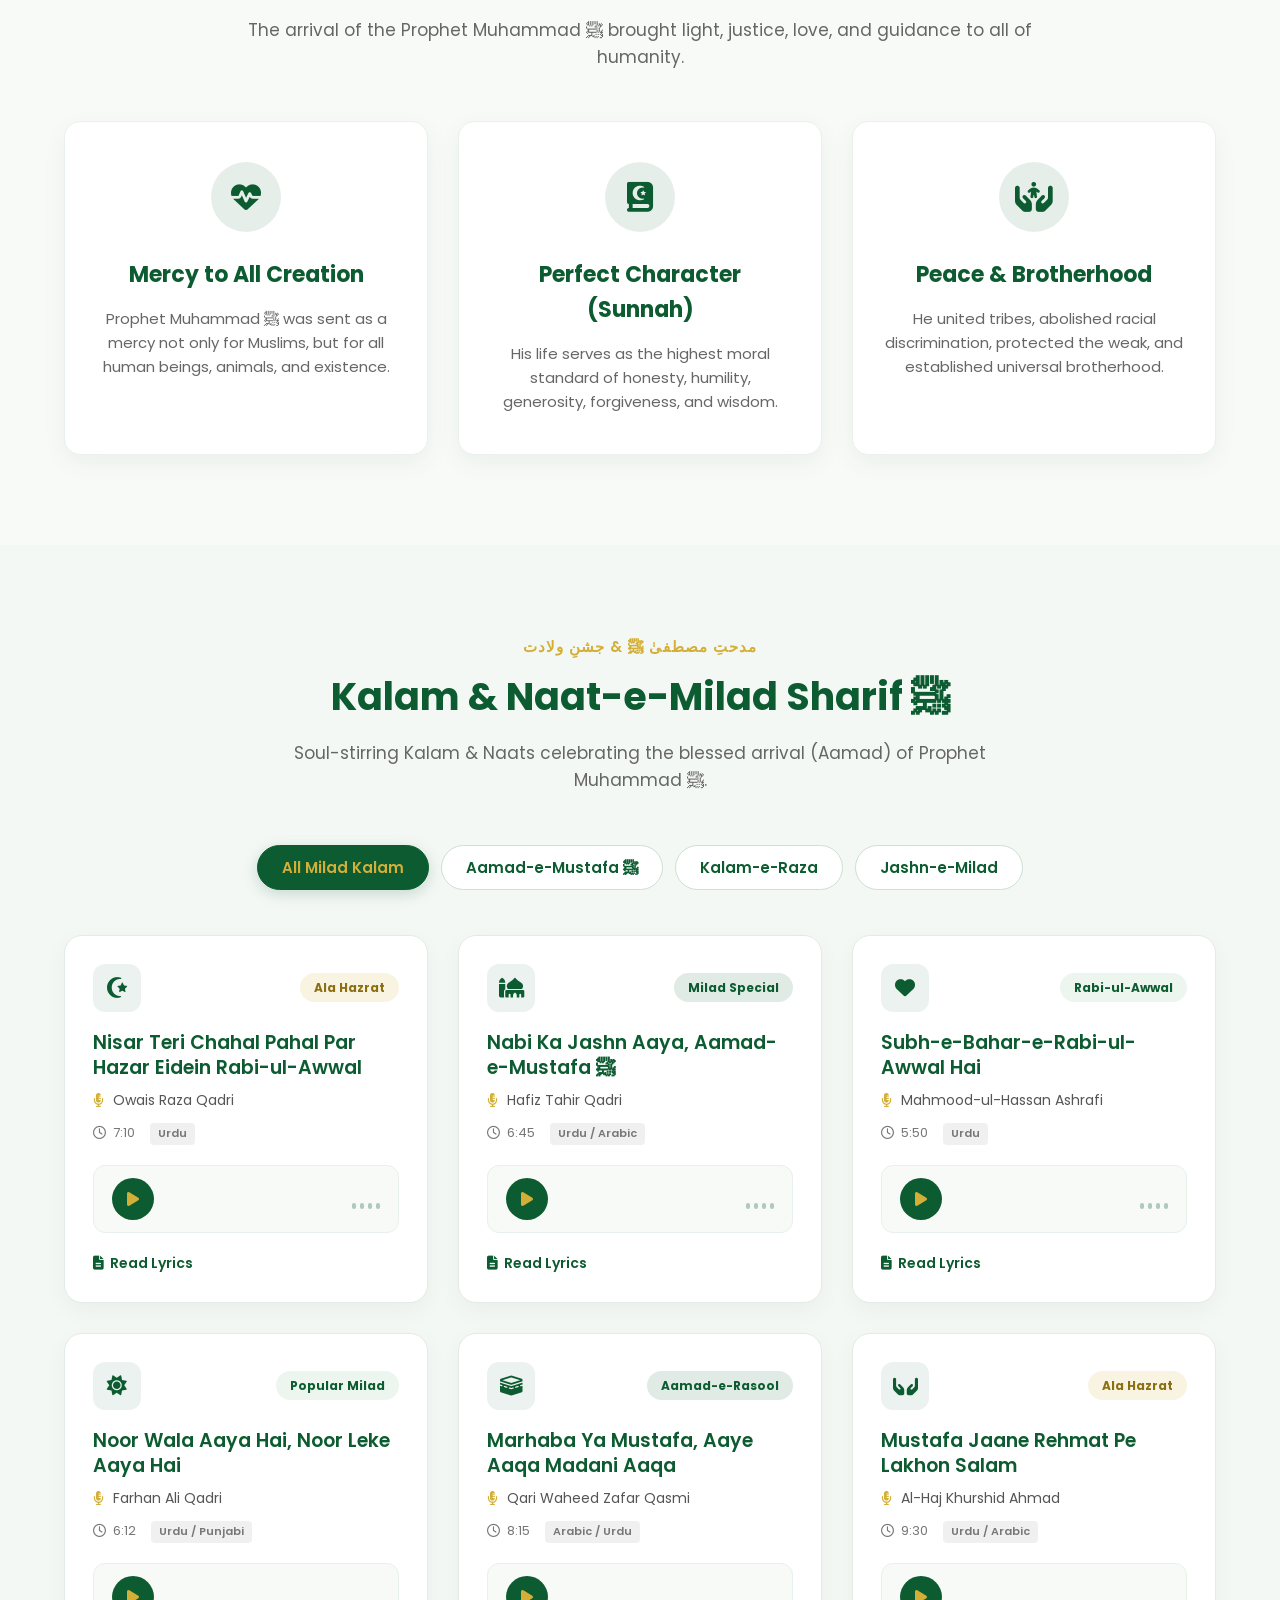
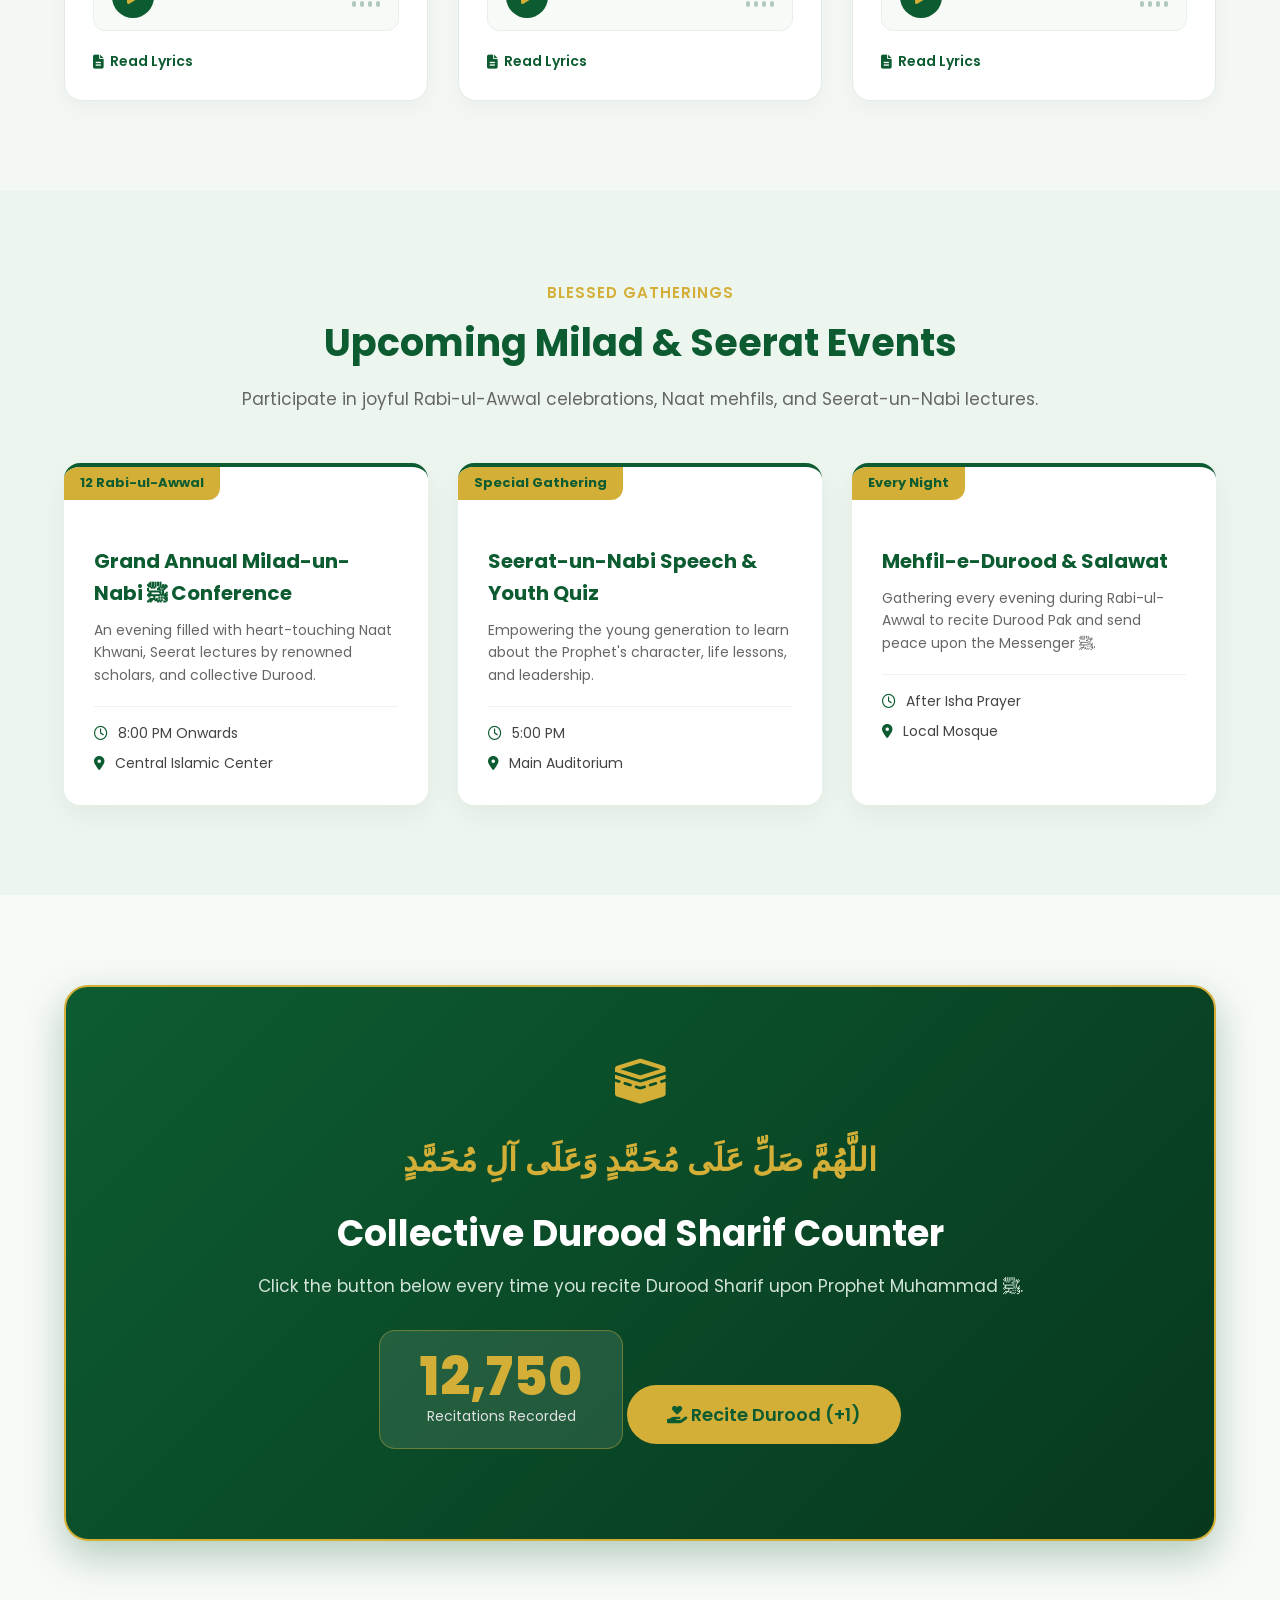
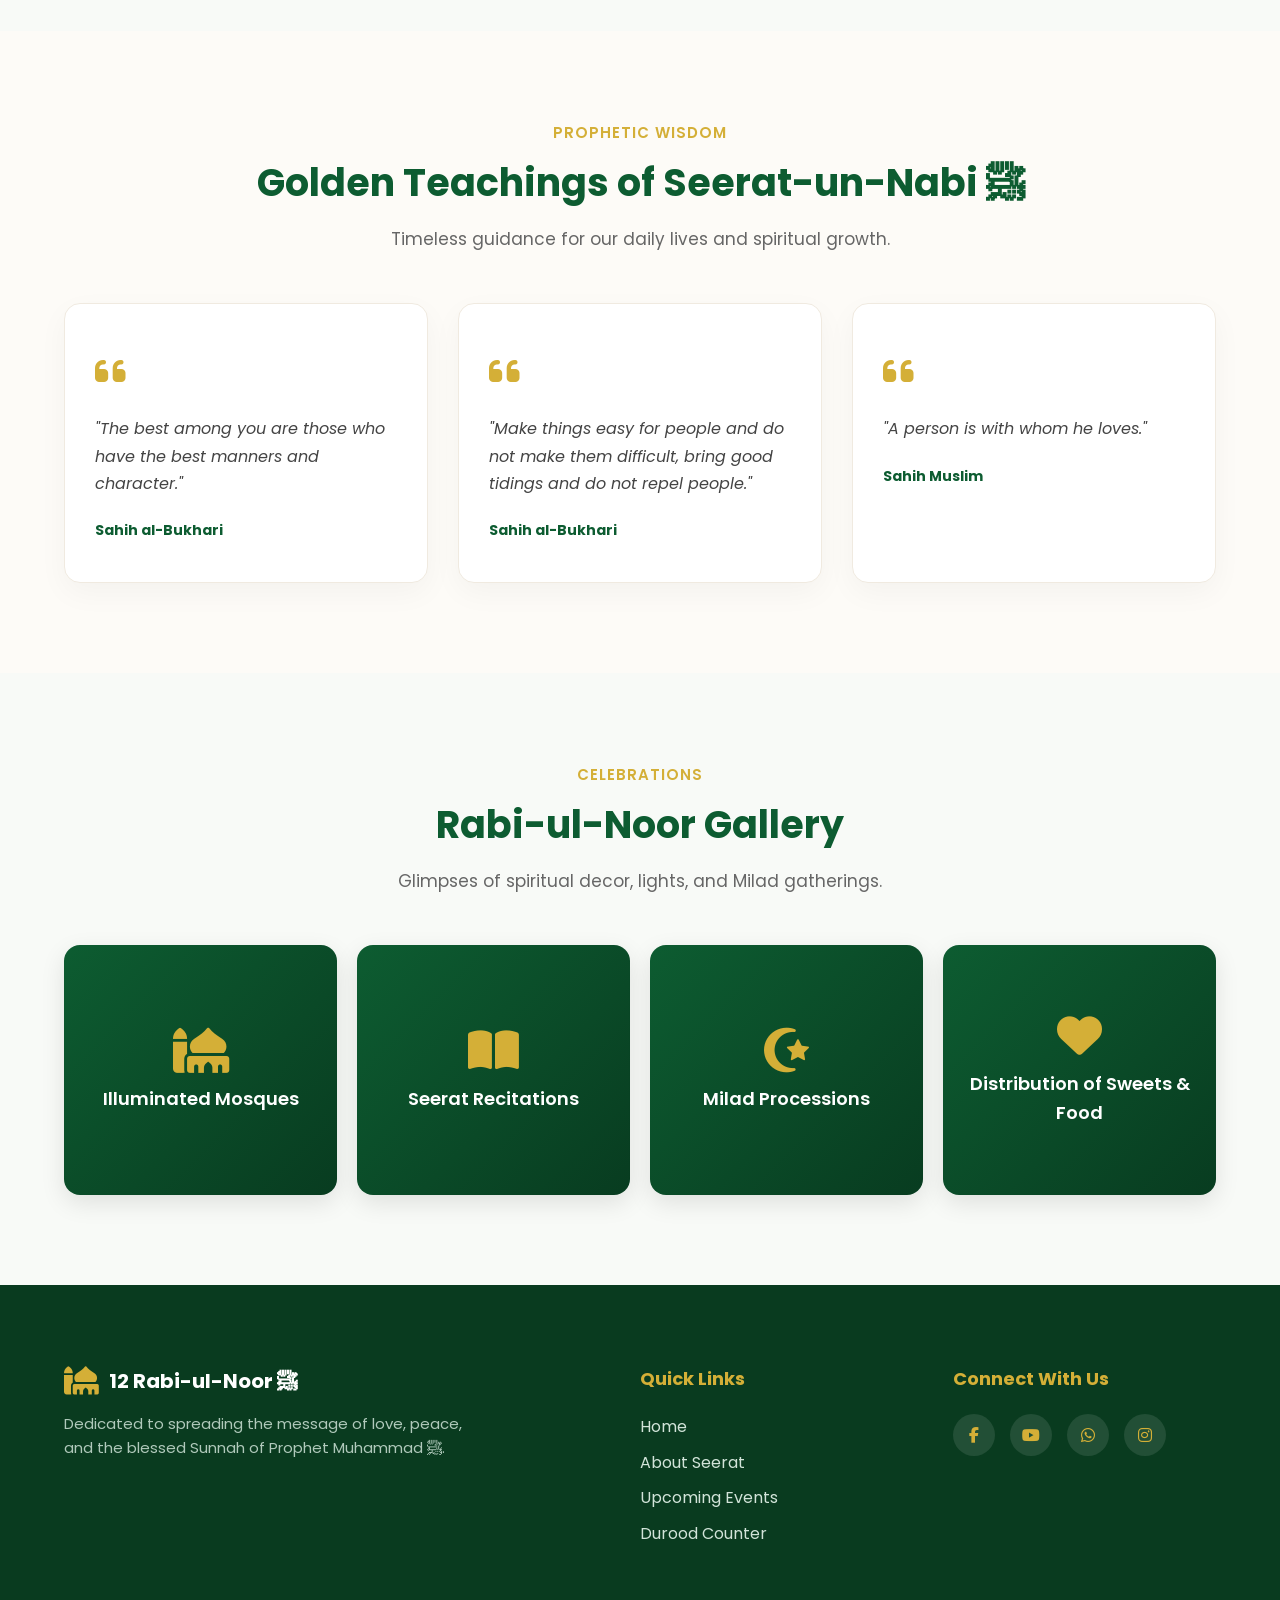
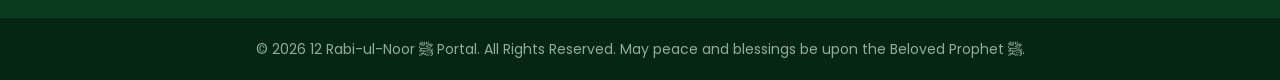
==== commit 2cc9c19d: "ad  toggle bar menu" ====
--- a/index.html
+++ b/index.html
@@ -36,13 +36,16 @@
                 <span>12 Rabi-ul-Noor ﷺ</span>
             </div>
 
-            <nav>
-
-                <ul>
-
-                    <li><a href="index.html" class="active">Home</a></li>
-
-                    <li><a href="about.html">About</a></li>
+         <nav class="navbar">
+
+
+
+    <ul class="nav-links" id="navLinks">
+
+      
+                    <li><a href="index.html">Home</a></li>
+
+                    <li><a href="about.html" class="active">About</a></li>
 
                     <li><a href="naat sharif.html">Naat Sharif</a></li>
 
@@ -51,10 +54,13 @@
                     <li><a href="seerat.html">Seerat</a></li>
 
                     <li><a href="gallery.html">Gallery</a></li>
-
-                </ul>
-
-            </nav>
+    </ul>
+
+    <div class="menu-toggle" id="menuToggle">
+        <i class="fa-solid fa-bars"></i>
+    </div>
+
+</nav>
 
             <a href="#durood" class="btn">Recite Durood</a>
 
--- a/css/style.css
+++ b/css/style.css
@@ -879,48 +879,6 @@
     font-weight: 600;
 }
 
-/*==========================
-    ABOUT PAGE SPECIFIC CSS
-===========================*/
-
-.about-hero{
-    position:relative;
-    width:100%;
-    min-height:65vh;
-    background: url("file:///C:/Users/HP/.gemini/antigravity/brain/3cc820c5-c1a7-462a-8d44-a7121df50da5/.user_uploaded/media__1785323487832.png") center/cover no-repeat;
-    display:flex;
-    justify-content:center;
-    align-items:center;
-}
-
-.about-hero .hero-overlay{
-    background: linear-gradient(180deg, rgba(0, 0, 0, 0.25) 0%, rgba(0, 0, 0, 0.45) 100%);
-}
-
-.about-hero-content{
-    position:relative;
-    z-index:2;
-    text-align:center;
-    color:#fff;
-    max-width:850px;
-    padding: 80px 20px;
-}
-
-.about-hero-content h1{
-    font-size: 50px;
-    margin-bottom: 20px;
-    text-shadow: 0 4px 15px rgba(0, 0, 0, 0.9), 0 2px 5px rgba(0, 0, 0, 0.9);
-}
-
-.about-hero-content h1 span{
-    color: #D4AF37;
-    display: block;
-    text-shadow: 0 4px 15px rgba(0, 0, 0, 0.9), 0 2px 5px rgba(0, 0, 0, 0.9);
-}
-
-.about-hero-content p{
-    text-shadow: 0 2px 10px rgba(0, 0, 0, 0.9);
-}
 
 .about-details{
     padding: 90px 0;
@@ -1139,157 +1097,294 @@
     font-size: 14px;
 }
 
-
-
-@media(max-width:992px){
-
-    .top-reciters{
-        padding:80px 5%;
-    }
-
-    .reciters-grid{
+.menu-toggle{
+    display:none;
+    font-size:28px;
+    color:#fff;
+    background-color: #0D5C31;
+    cursor:pointer;
+}
+
+
+@media (max-width:768px){
+
+    /* Header */
+   .nav-links{
+        position:absolute;
+        top:100%;
+        left:0;
+        width:100%;
+        background:#0b5d2a;
+        flex-direction:column;
+        align-items:center;
+        max-height:0;
+        overflow:hidden;
+        transition:.4s;
+    }
+
+    .nav-links.active{
+        max-height:500px;
+        padding:20px 0;
+    }
+
+    .nav-links li{
+        margin:15px 0;
+    }
+
+    .menu-toggle{
+        display:block;
+    }
+    header .container{
+        flex-direction:column;
+        align-items:center;
+        justify-content:center;
+        gap:15px;
+        padding:15px 0;
+        height:auto;
+    }
+
+    nav ul{
+        display:flex;
+        flex-wrap:wrap;
+        justify-content:center;
+        gap:15px;
+    }
+
+    .btn{
+        padding:10px 22px;
+        font-size:14px;
+    }
+
+    /* Hero */
+
+    .hero{
+        min-height:75vh;
+        padding:70px 20px;
+        text-align:center;
+    }
+
+    .hero-content{
+        width:100%;
+        max-width:700px;
+        margin:auto;
+    }
+
+    .hero-tag{
+        display:inline-block;
+        padding:10px 18px;
+        font-size:14px;
+        margin-bottom:20px;
+    }
+
+    .hero-content h1{
+        font-size:36px;
+        line-height:1.25;
+        margin-bottom:20px;
+    }
+
+    .hero-content p{
+        font-size:16px;
+        line-height:1.8;
+        margin-bottom:30px;
+    }
+
+.hero-buttons{
+    display:flex;
+    justify-content:center;
+    align-items:center;
+    gap:20px;
+    flex-wrap:wrap;
+}
+
+.hero-buttons a{
+    width:220px;
+    height:60px;
+
+    display:flex;
+    justify-content:center;
+    align-items:center;
+
+    text-decoration:none;
+    white-space:nowrap;
+
+    font-size:18px;
+    font-weight:600;
+
+    border-radius:50px;
+}
+    /* Footer */
+
+    .footer-content{
+        grid-template-columns:1fr;
+        text-align:center;
+    }
+ .significance-section{
+        padding:60px 20px;
+    }
+
+    .section-title{
+        text-align:center;
+        margin-bottom:40px;
+    }
+
+    .section-title span{
+        font-size:14px;
+    }
+
+    .section-title h2{
+        font-size:30px;
+        line-height:1.3;
+    }
+
+    .section-title p{
+        font-size:15px;
+        line-height:1.8;
+    }
+
+    .features-grid{
+        grid-template-columns:1fr;
+        gap:20px;
+    }
+
+    .feature-card{
+        padding:30px 25px;
+        text-align:center;
+    }
+
+    .card-icon{
+        width:70px;
+        height:70px;
+        margin:0 auto 20px;
+        font-size:28px;
+    }
+
+    .feature-card h3{
+        font-size:22px;
+        margin-bottom:15px;
+    }
+
+    .feature-card p{
+        font-size:15px;
+        line-height:1.8;
+    }
+       .naat-section{
+        padding:60px 20px;
+    }
+
+    .naat-filters{
+        display:flex;
+        flex-wrap:wrap;
+        justify-content:center;
+        gap:12px;
+        margin-bottom:35px;
+    }
+
+    .naat-filter-btn{
+        padding:10px 18px;
+        font-size:14px;
+    }
+
+    .naat-grid{
+        grid-template-columns:1fr;
         gap:25px;
     }
 
-}
-
-@media(max-width:768px){
-
-    .reciters-grid{
+    .naat-card{
+        padding:25px;
+    }
+
+    .naat-card h3{
+        font-size:22px;
+        line-height:1.4;
+    }
+
+    .naat-reciter,
+    .naat-meta{
+        font-size:14px;
+    }
+
+    .naat-audio-player{
+        flex-wrap:wrap;
+        justify-content:center;
+        gap:15px;
+    }
+
+    .lyrics-toggle-btn{
+        width:100%;
+    }
+
+    .naat-lyrics-box{
+        padding:18px;
+    }
+
+    /* ==========================
+            EVENTS
+    ========================== */
+
+    .events-section{
+        padding:60px 20px;
+    }
+
+    .events-grid{
         grid-template-columns:1fr;
-    }
-
-    .reciter-card{
+        gap:25px;
+    }
+
+    .event-card{
+        padding:25px;
+    }
+
+    .event-card h3{
+        font-size:22px;
+        line-height:1.4;
+    }
+
+    .event-details{
+        display:flex;
+        flex-direction:column;
+        gap:10px;
+    }
+
+    /* ==========================
+        DUROOD COUNTER
+    ========================== */
+
+    .durood-counter-section{
+        padding:60px 20px;
+    }
+
+    .durood-box{
         padding:35px 25px;
-    }
-
-    .reciter-icon{
+        text-align:center;
+    }
+
+    .durood-icon{
         width:80px;
         height:80px;
-    }
-
-    .reciter-icon i{
-        font-size:34px;
-    }
-
-    .reciter-card h3{
-        font-size:22px;
-    }
-
-
-
-@media(max-width:480px){
-
-    .top-reciters{
-        padding:70px 20px;
-    }
-
-    .reciter-card{
-        padding:30px 20px;
-    }
-
-}
-}
-
-/*==============================
-      Responsive
-==============================*/
-
-
-
-/*================ RESPONSIVE ================*/
-
-@media(max-width:992px){
-    header .container{
-        gap: 15px;
-    }
-
-    nav ul{
-        gap: 20px;
-    }
-
-    nav ul li a{
-        font-size: 15px;
-    }
-
-    .logo{
-        font-size: 18px;
-    }
-
-    .logo i{
-        font-size: 24px;
-    }
-
-    .hero-content h1{
-        font-size: 42px;
-    }
-
-    .about-grid{
-        grid-template-columns: 1fr;
-    }
-
-    .footer-content{
-        grid-template-columns: 1fr 1fr;
-    }
-}
-
-@media(max-width:768px){
-    header .container{
-        flex-wrap: wrap;
-        height: auto;
-        padding: 15px 0;
-        justify-content: center;
-        gap: 15px;
-    }
-
-    nav ul{
-        gap: 15px;
-        flex-wrap: wrap;
-        justify-content: center;
-    }
-
-    .btn{
-        padding: 8px 20px;
-        font-size: 14px;
-    }
-
-    .hero-content h1{
-        font-size: 32px;
-    }
-
-    .hero-content p{
-        font-size: 16px;
-    }
-
-    .footer-content{
-        grid-template-columns: 1fr;
-    }
-}
-
-@media(max-width:600px){
-    .logo{
-        font-size: 16px;
-    }
-
-    .logo i{
-        font-size: 20px;
-    }
-
-    .count-box{
-        flex-wrap:wrap;
-        gap: 12px;
-    }
-
-    .count-box div{
-        width: 75px;
-        height: 75px;
-    }
-
-    .count-box h3{
-        font-size: 24px;
-    }
-
-    .countdown-content h2{
-        font-size:28px;
+        font-size:32px;
+        margin:0 auto 20px;
+    }
+
+    .arabic-text{
+        font-size:24px;
+        line-height:1.8;
+    }
+
+    .durood-box h2{
+        font-size:30px;
+    }
+
+    .durood-box p{
+        font-size:15px;
+    }
+
+    .counter-display span{
+        font-size:42px;
+    }
+
+    .durood-btn{
+        width:100%;
+        max-width:320px;
+        margin:auto;
     }
 }
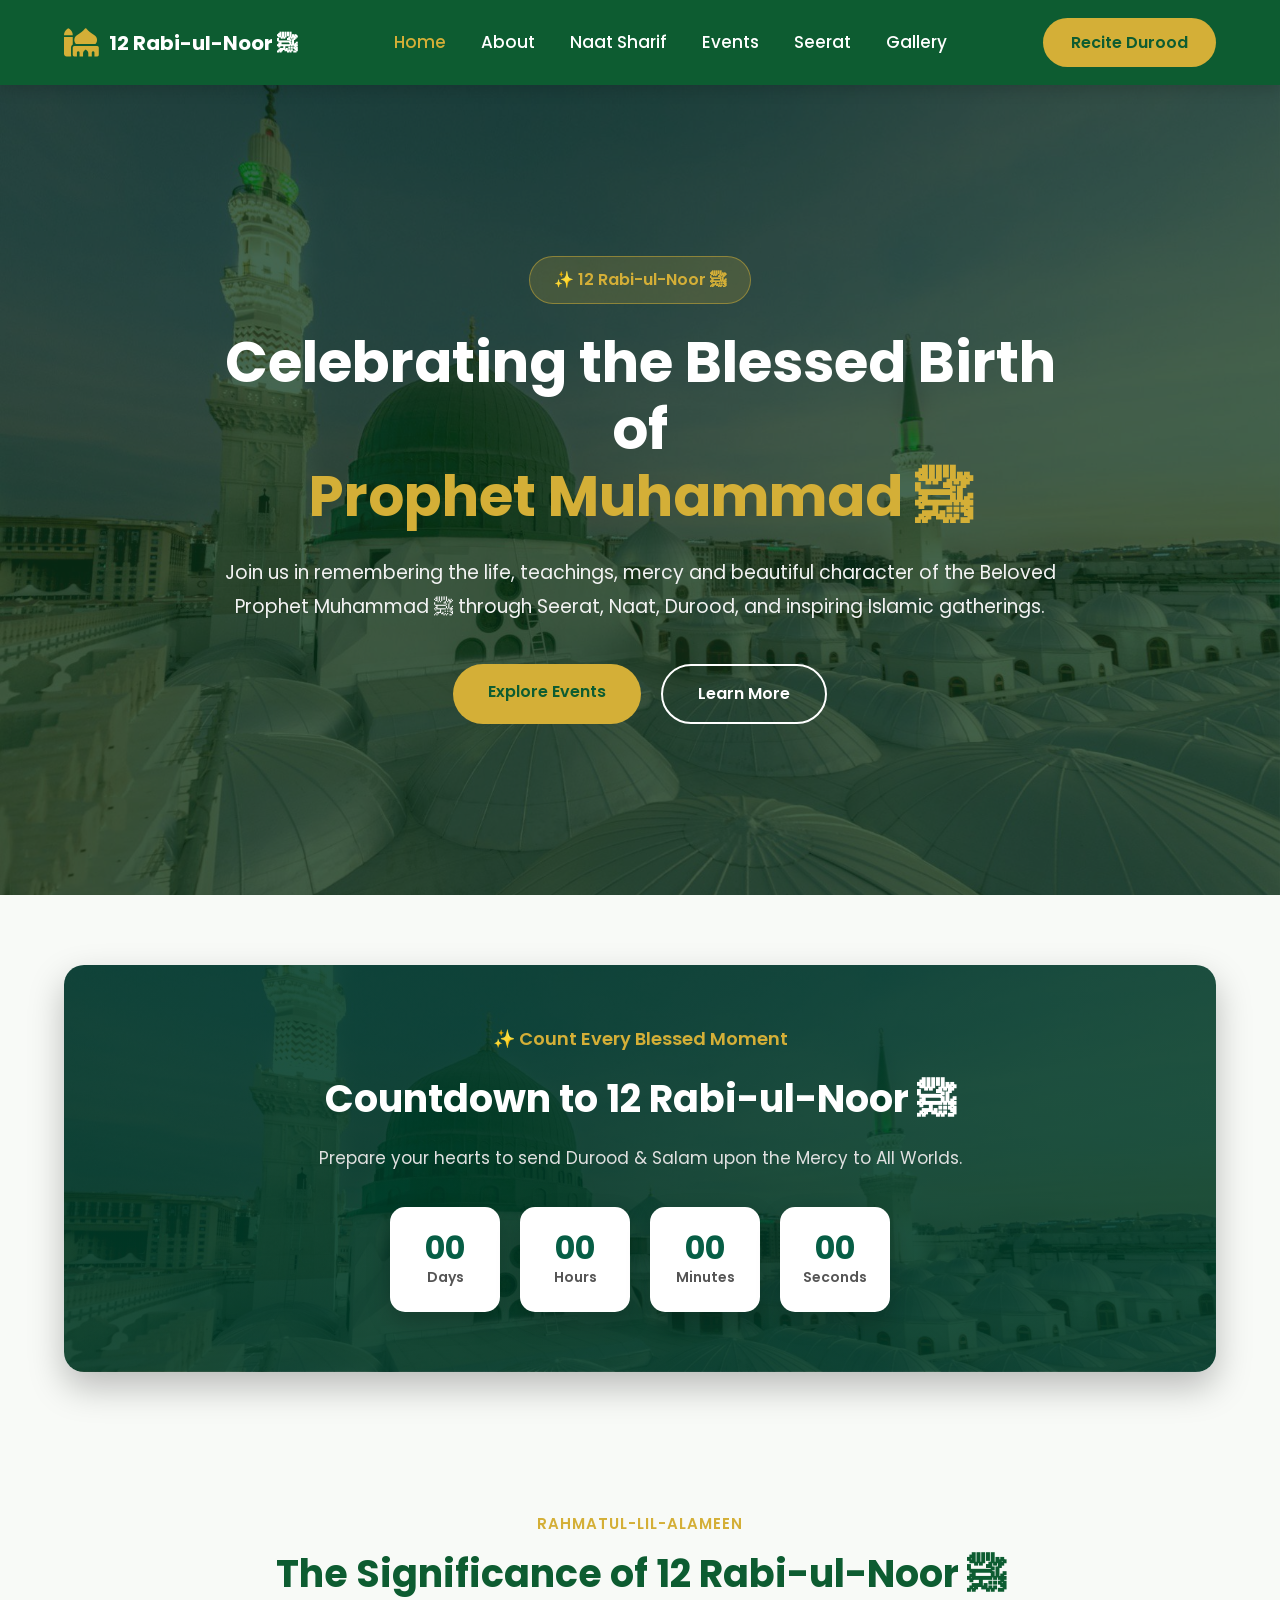
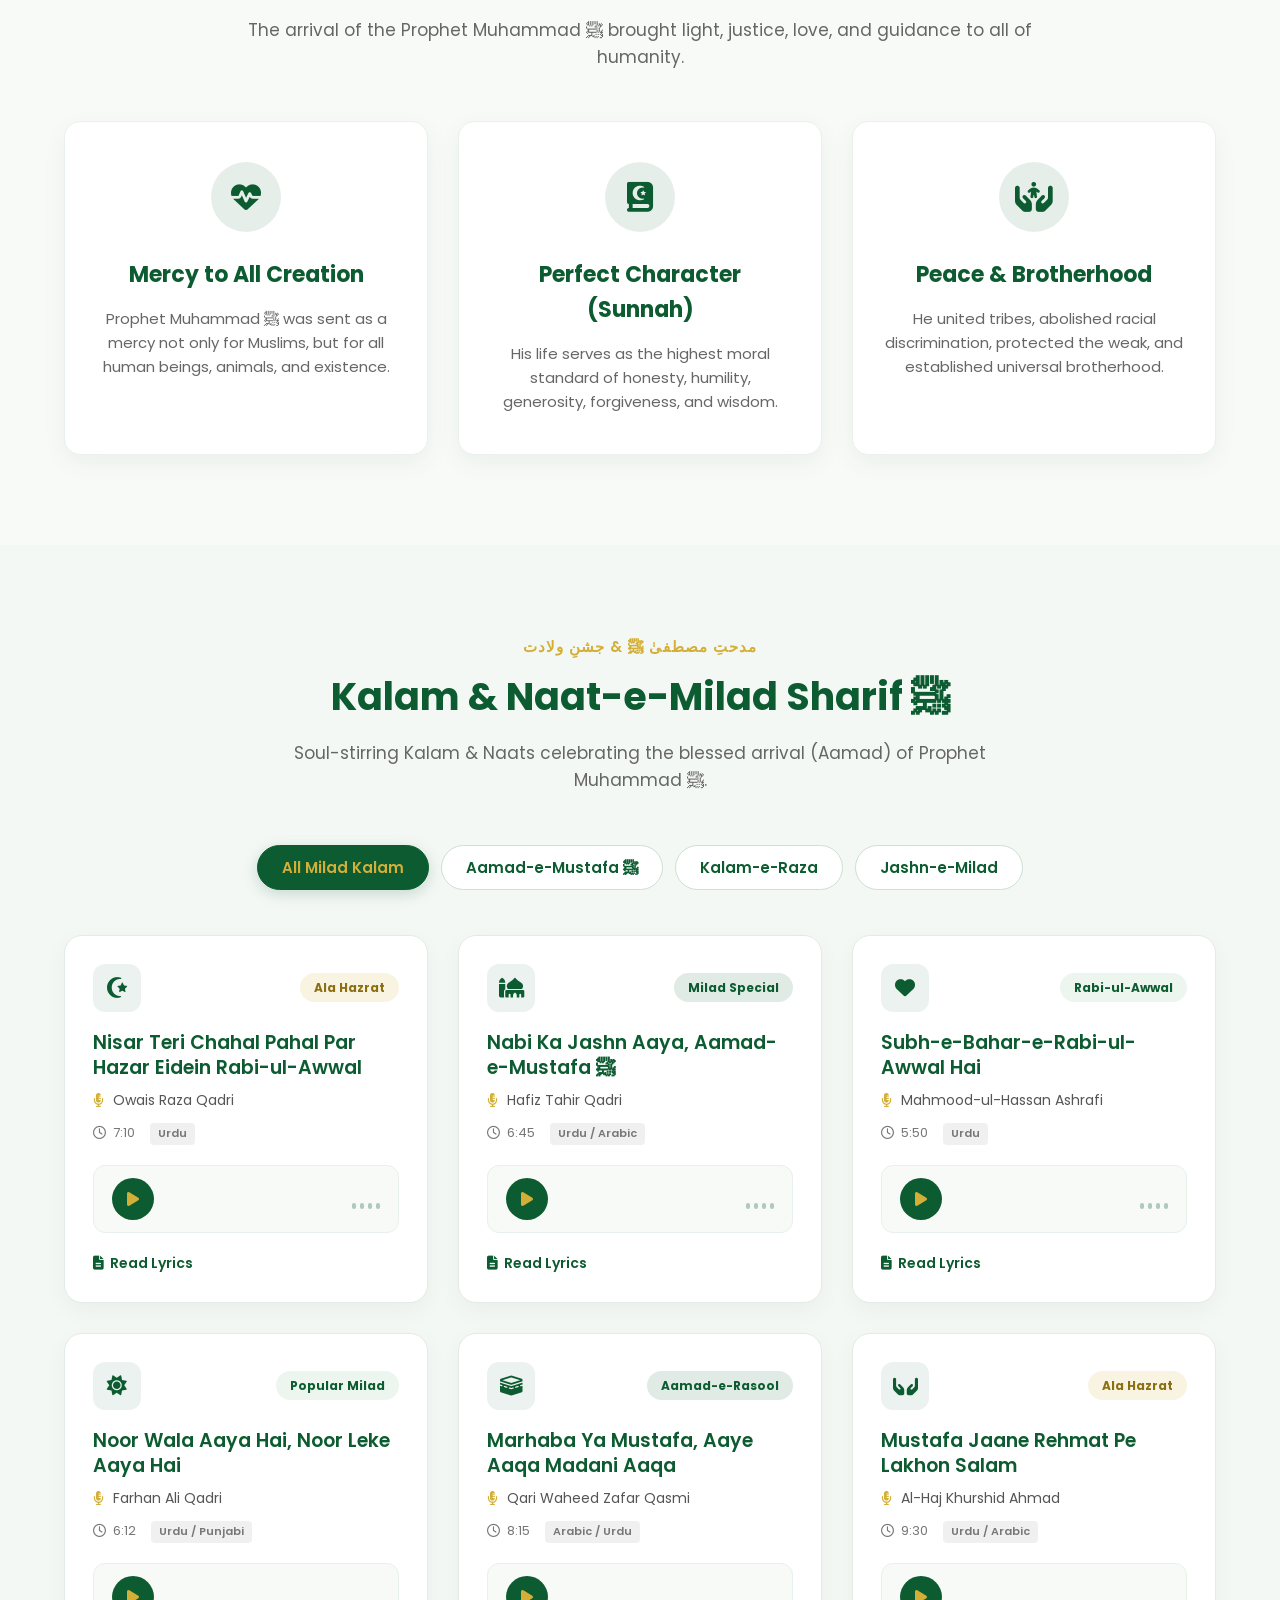
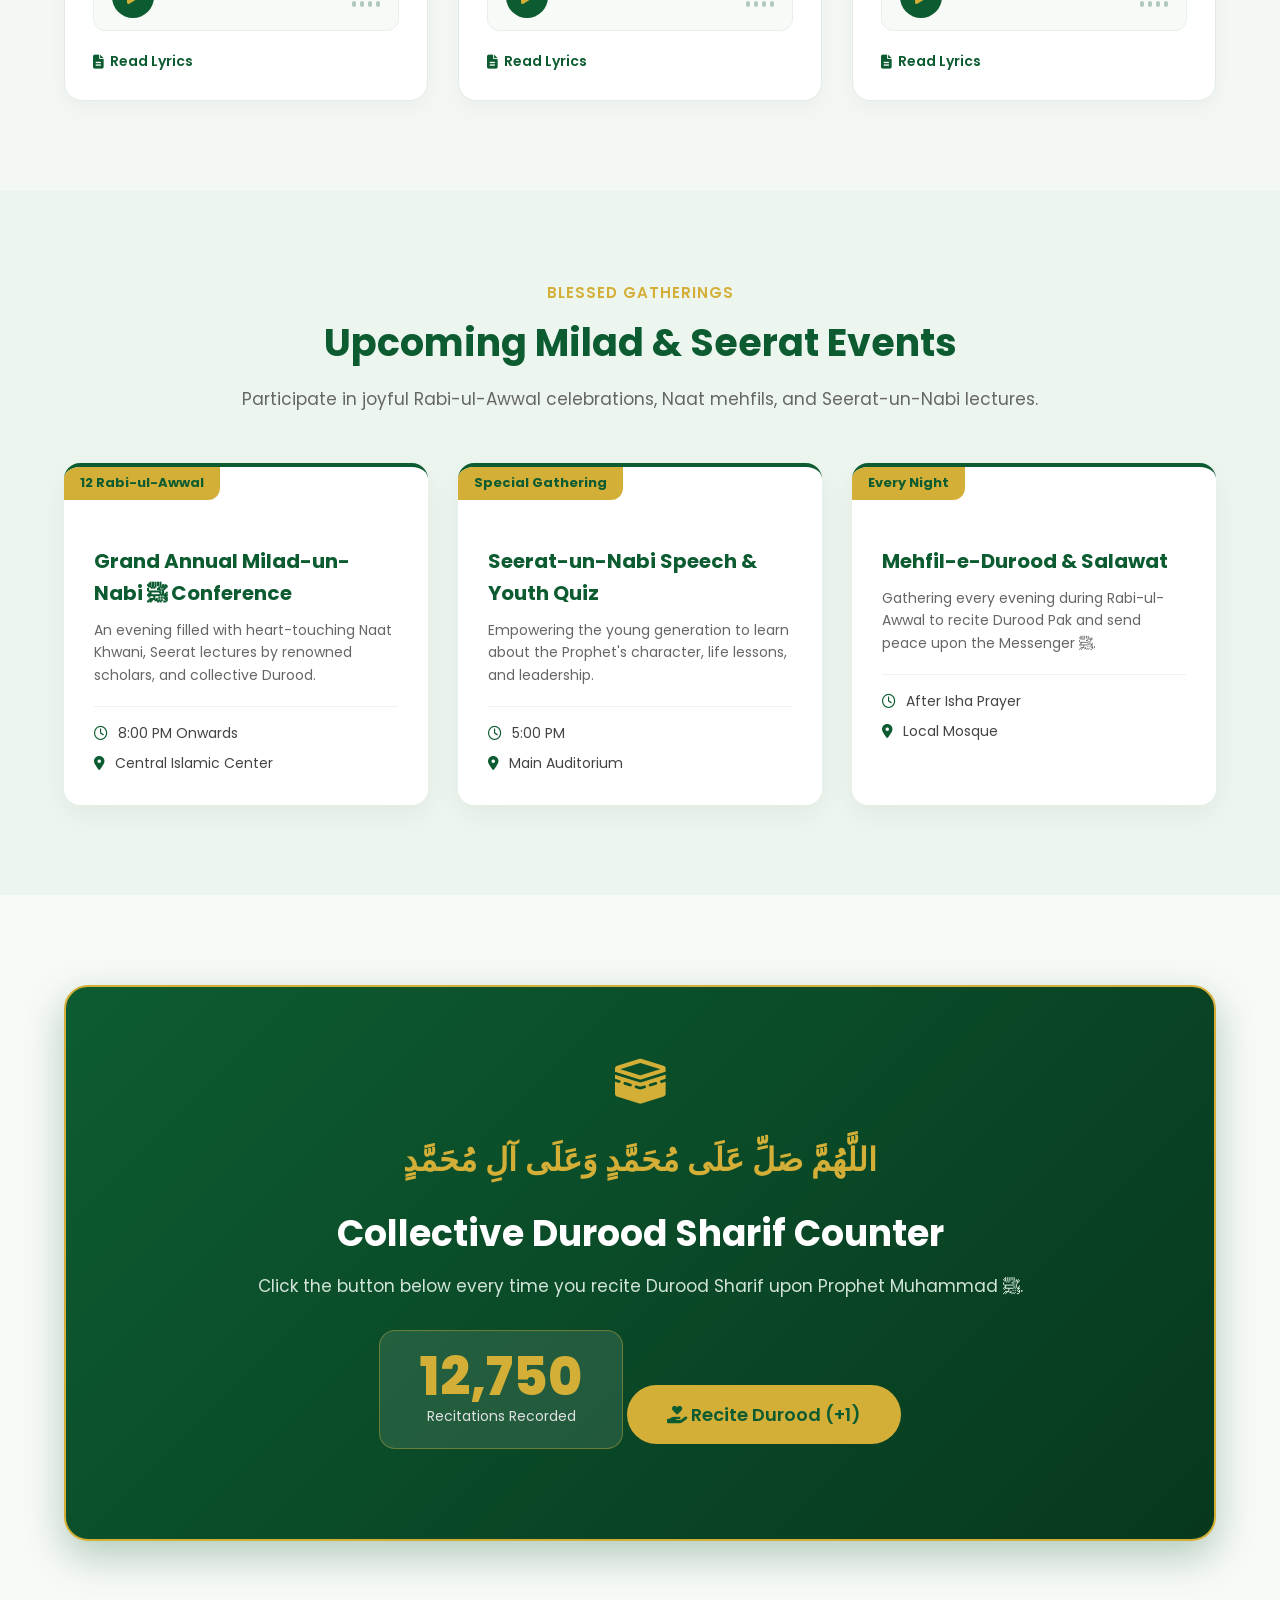
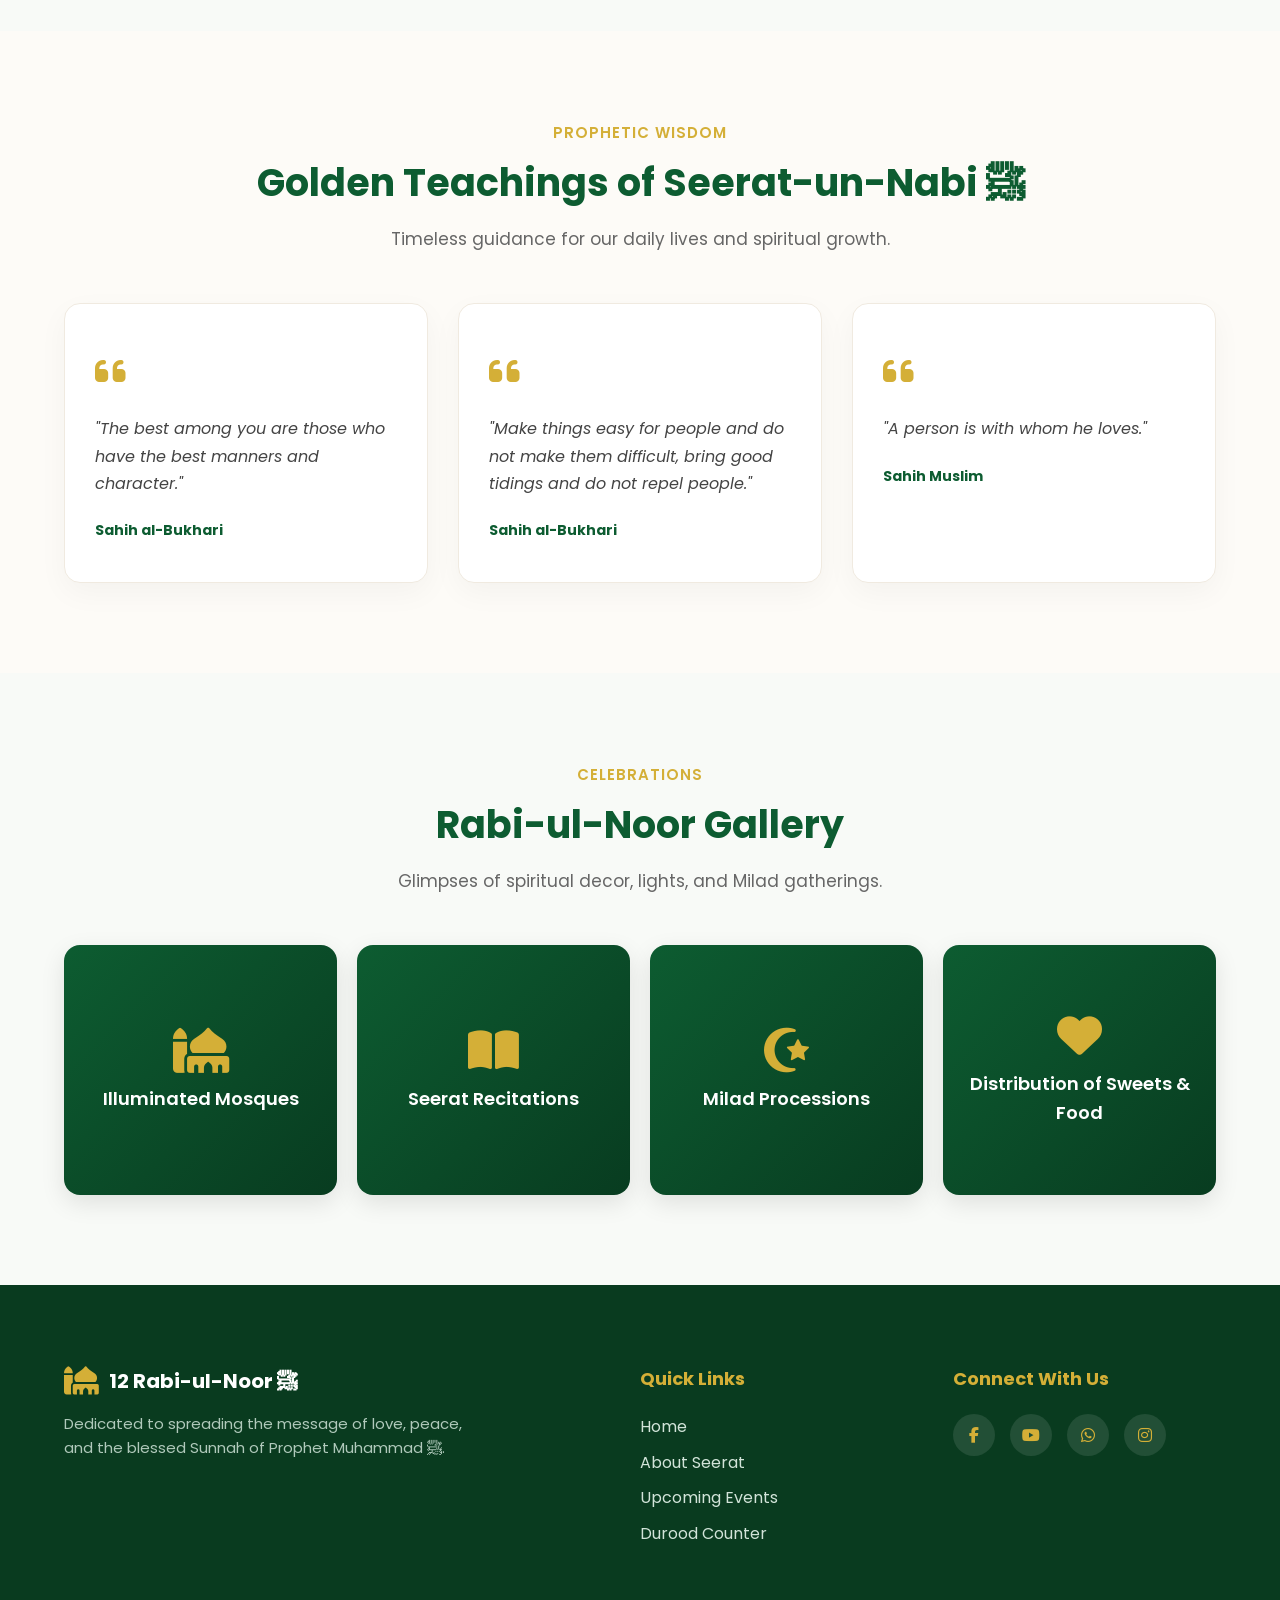
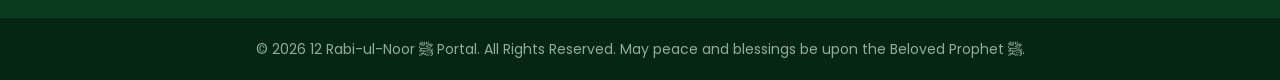
==== commit db468de7: "index.html changes" ====
--- a/index.html
+++ b/index.html
@@ -43,9 +43,9 @@
     <ul class="nav-links" id="navLinks">
 
       
-                    <li><a href="index.html">Home</a></li>
-
-                    <li><a href="about.html" class="active">About</a></li>
+                    <li><a href="index.html" class="active">Home</a></li>
+
+                    <li><a href="about.html">About</a></li>
 
                     <li><a href="naat sharif.html">Naat Sharif</a></li>
 
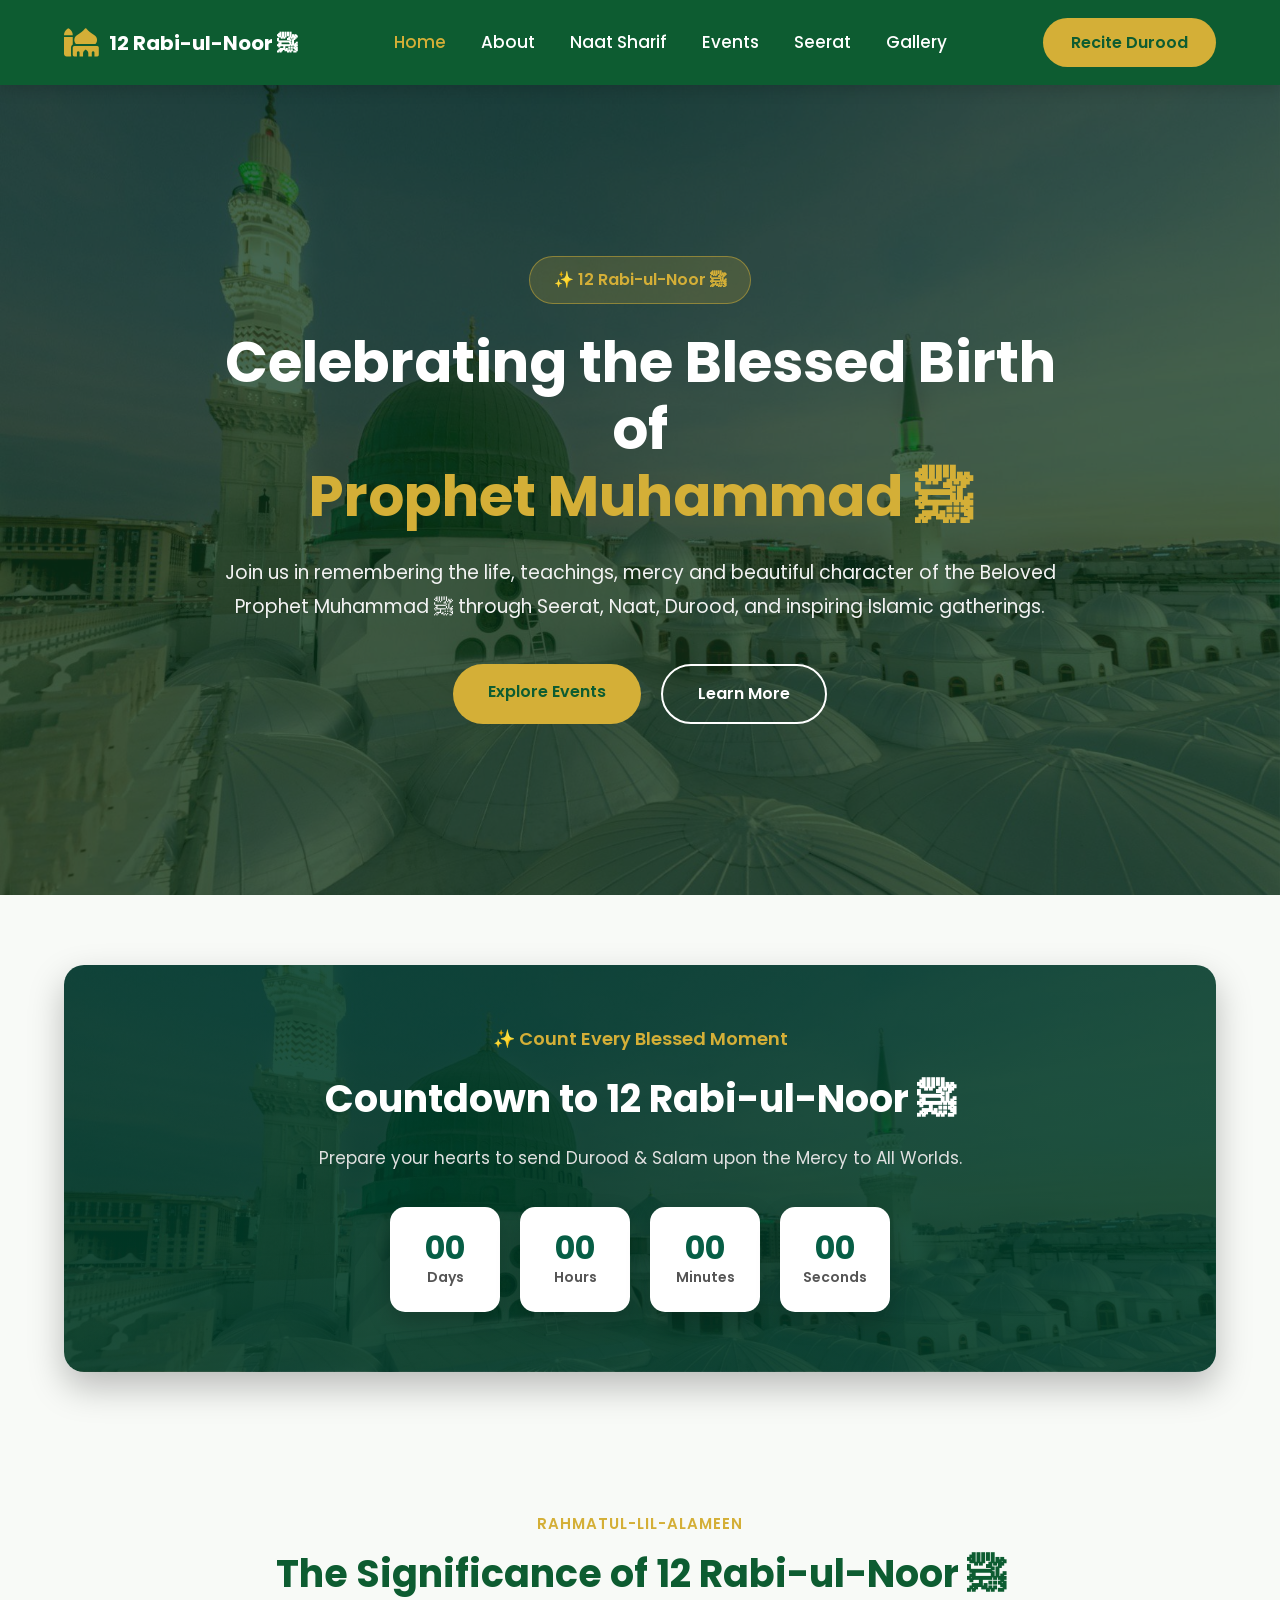
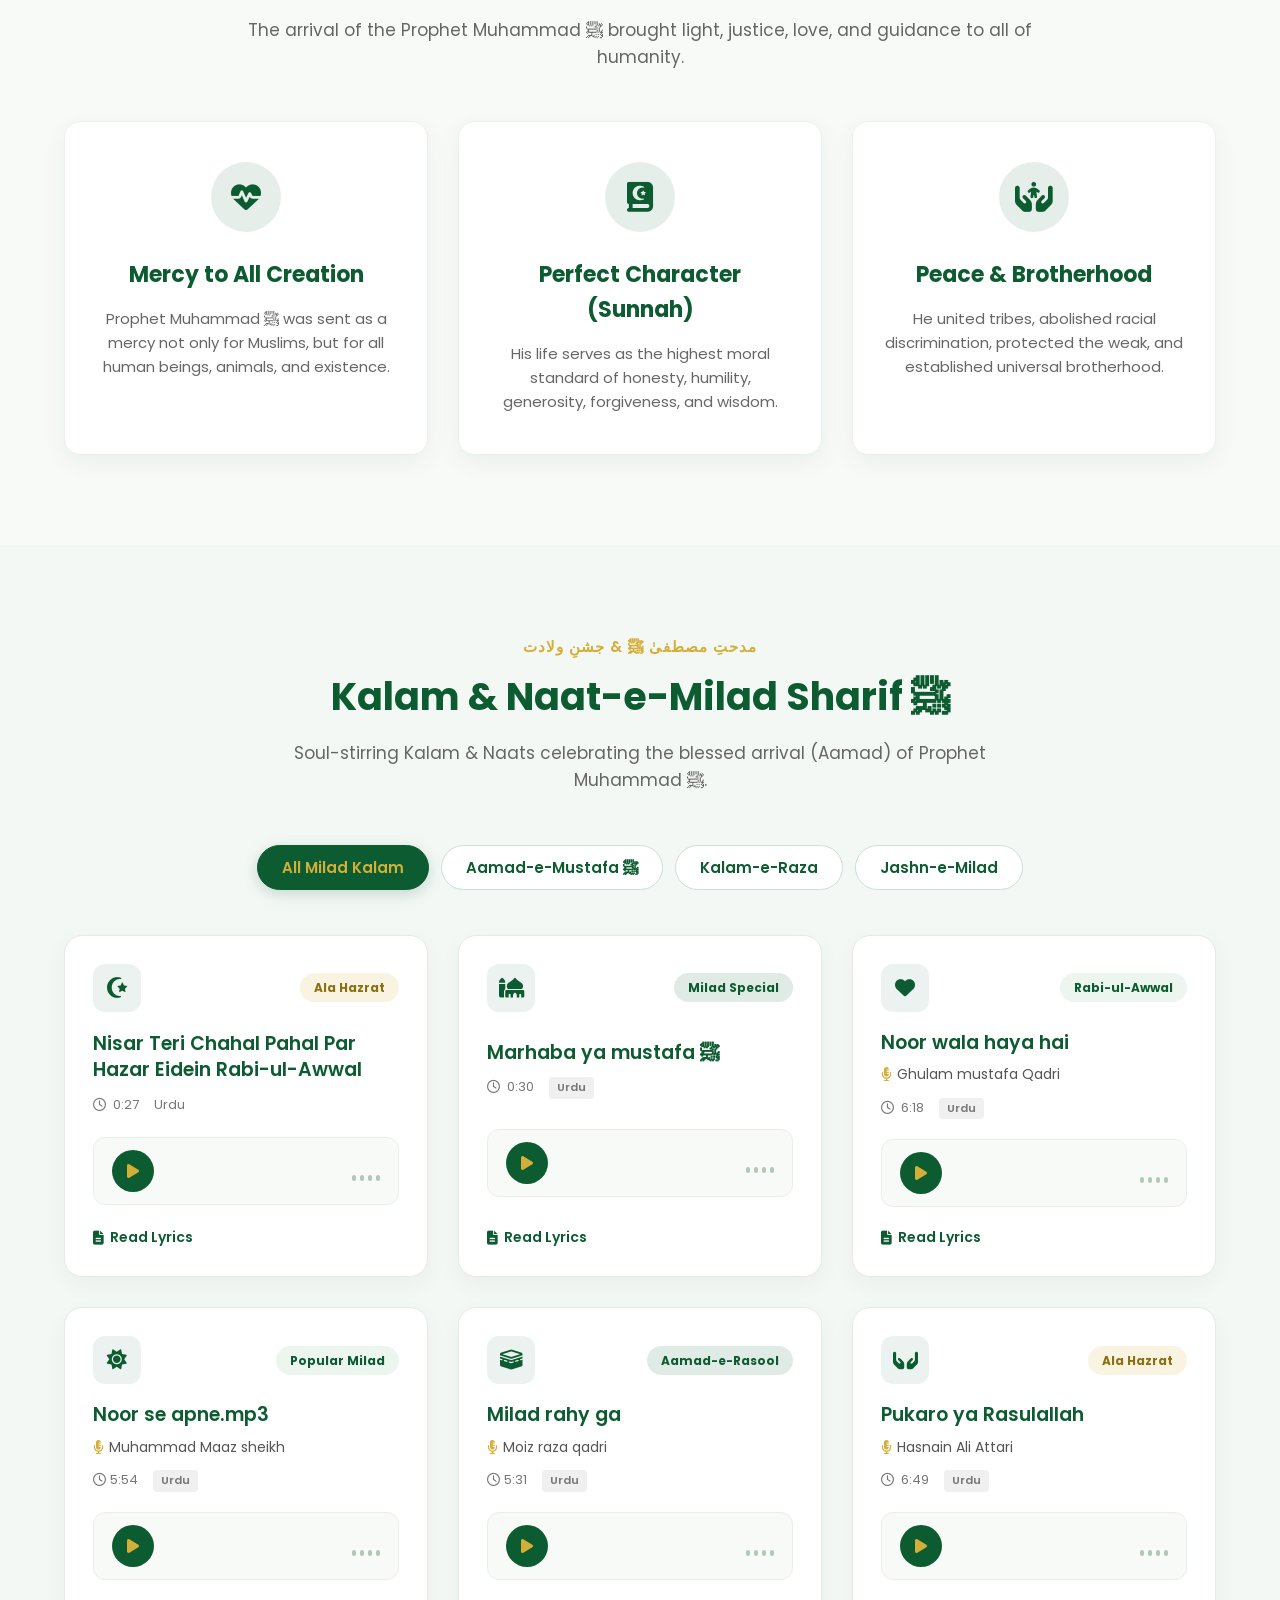
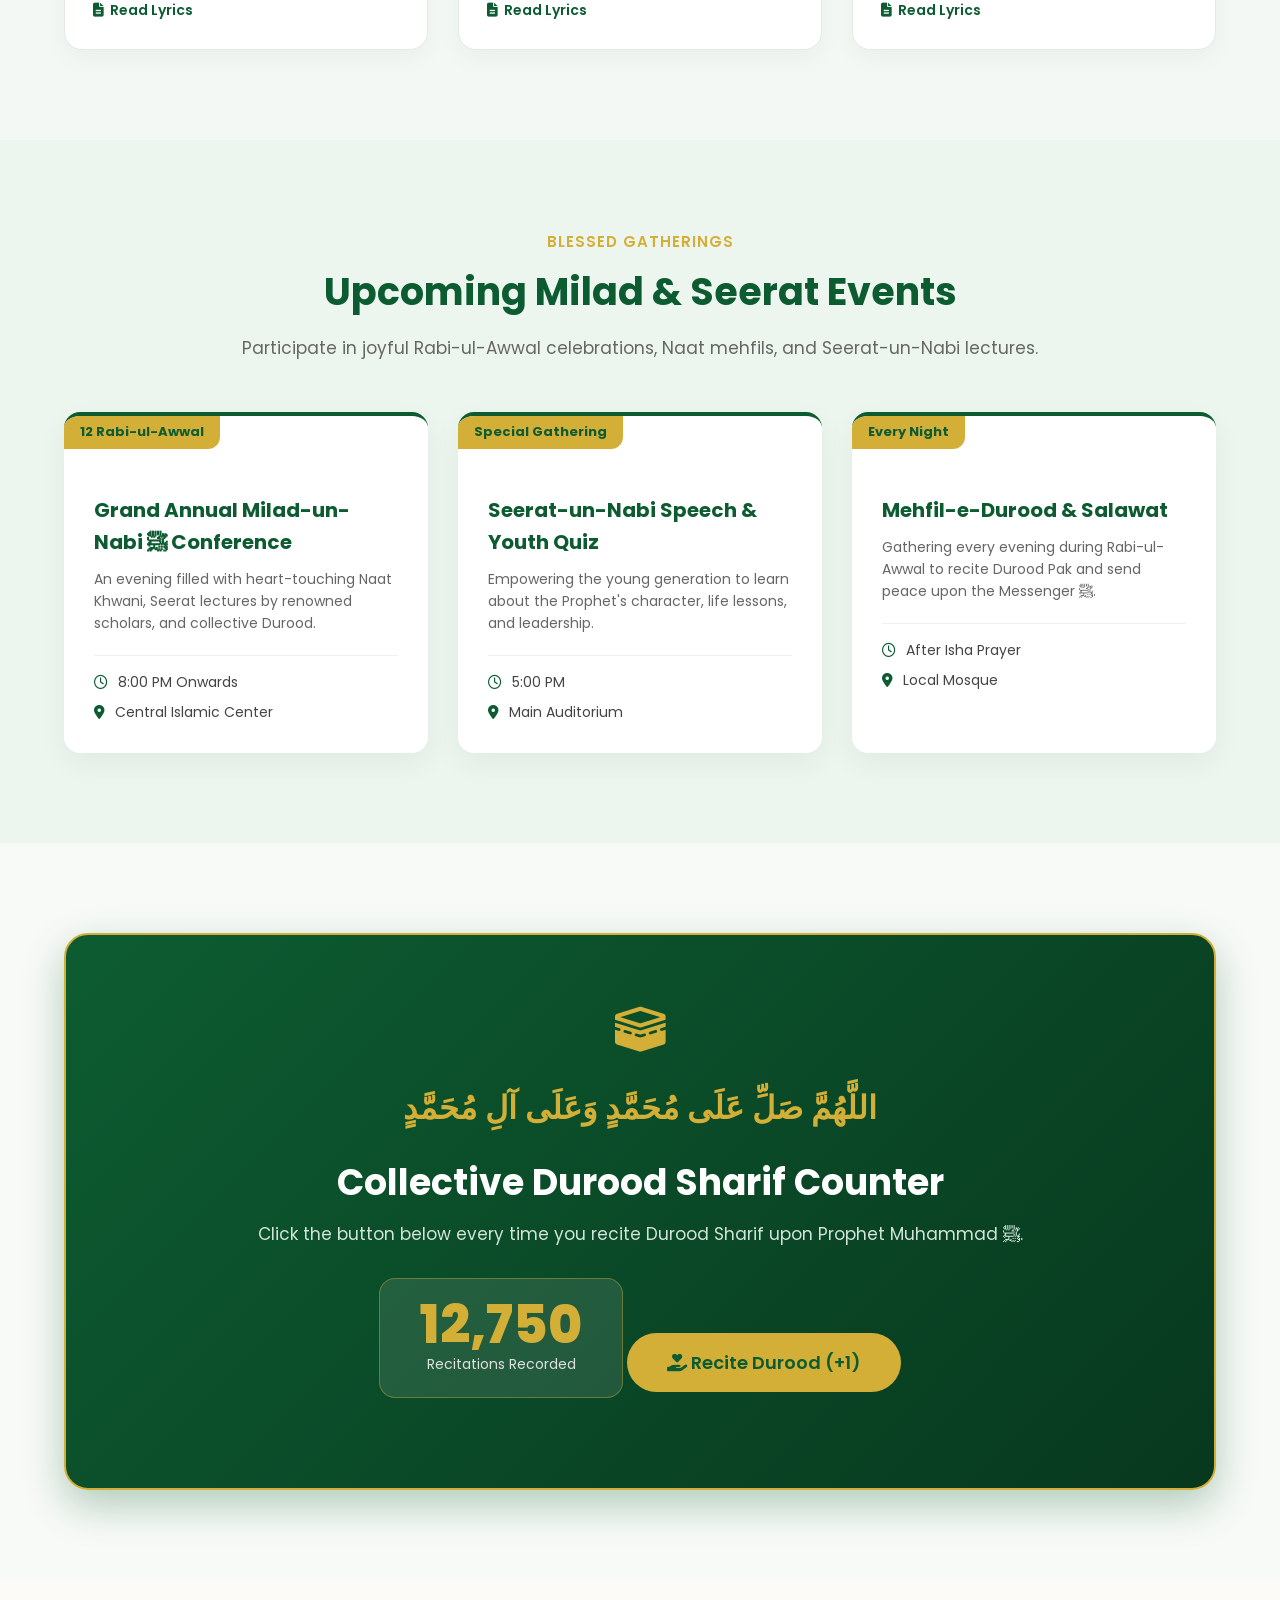
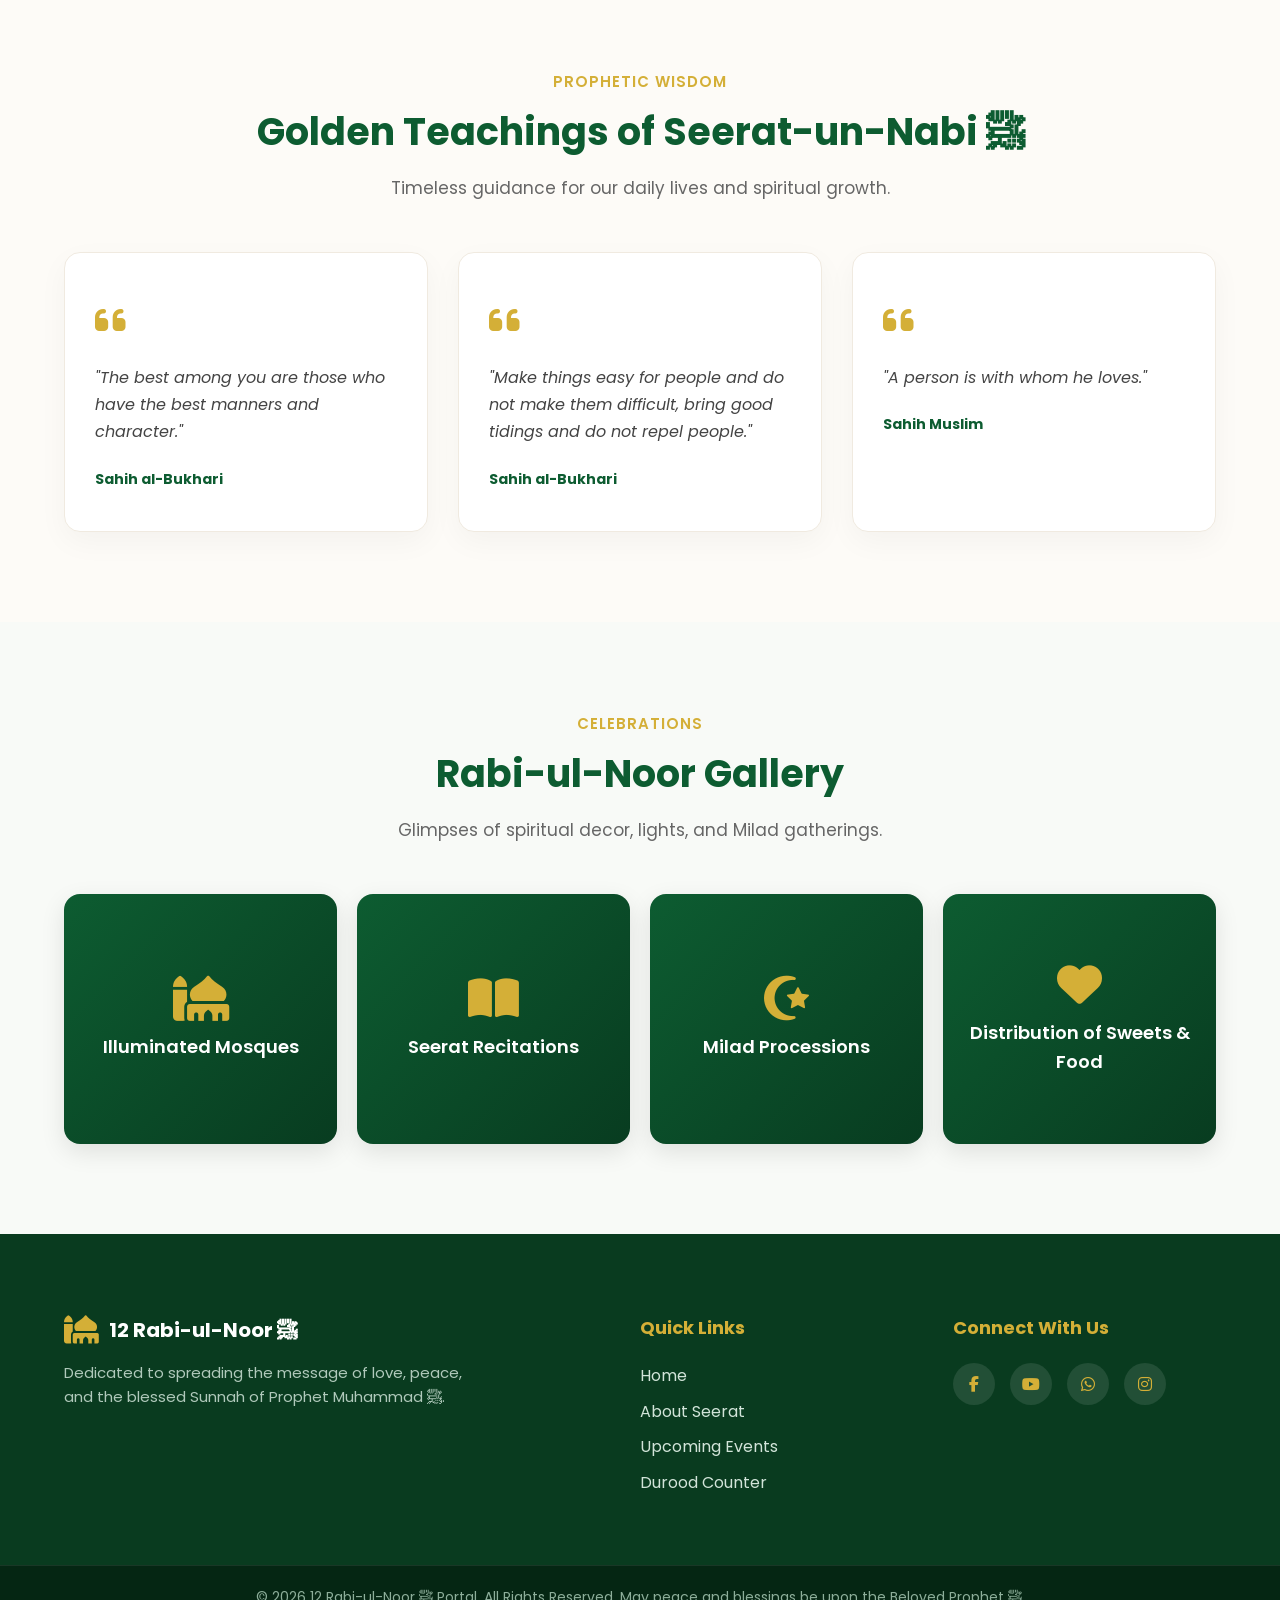
==== commit fbaa4d2e: "add audio files in home page" ====
--- a/index.html
+++ b/index.html
@@ -220,14 +220,14 @@
                     </div>
                     <div class="naat-info">
                         <h3>Nisar Teri Chahal Pahal Par Hazar Eidein Rabi-ul-Awwal</h3>
-                        <p class="naat-reciter"><i class="fa-solid fa-microphone-lines"></i> Owais Raza Qadri</p>
+                        <p class="naat-reciter"></p>
                         <div class="naat-meta">
-                            <span><i class="fa-regular fa-clock"></i> 7:10</span>
+                            <span><i class="fa-regular fa-clock"></i> 0:27</span
                             <span class="naat-lang">Urdu</span>
                         </div>
                     </div>
                     <div class="naat-audio-player">
-                        <audio src="https://cdn.pixabay.com/download/audio/2022/05/27/audio_1808fbf07a.mp3?filename=arabic-oriental-islamic-background-music-113543.mp3" preload="none"></audio>
+                        <audio src="audio/nisar-teri.mp3" preload="none"></audio>
                         <button class="play-btn" aria-label="Play Naat">
                             <i class="fa-solid fa-play"></i>
                         </button>
@@ -251,15 +251,15 @@
                         <span class="naat-badge green">Milad Special</span>
                     </div>
                     <div class="naat-info">
-                        <h3>Nabi Ka Jashn Aaya, Aamad-e-Mustafa ﷺ</h3>
-                        <p class="naat-reciter"><i class="fa-solid fa-microphone-lines"></i> Hafiz Tahir Qadri</p>
+                        <h3>Marhaba ya mustafa ﷺ</h3>
+                        <p class="naat-reciter">
                         <div class="naat-meta">
-                            <span><i class="fa-regular fa-clock"></i> 6:45</span>
-                            <span class="naat-lang">Urdu / Arabic</span>
+                            <span><i class="fa-regular fa-clock"></i> 0:30</span>
+                            <span class="naat-lang">Urdu</span>
                         </div>
                     </div>
                     <div class="naat-audio-player">
-                        <audio src="https://cdn.pixabay.com/download/audio/2022/03/15/audio_c8c8230f81.mp3?filename=ramadan-islamic-background-music-10255.mp3" preload="none"></audio>
+                        <audio src="audio/Marhaba ya mustafa.mp3" preload="none"></audio>
                         <button class="play-btn" aria-label="Play Naat">
                             <i class="fa-solid fa-play"></i>
                         </button>
@@ -283,15 +283,15 @@
                         <span class="naat-badge">Rabi-ul-Awwal</span>
                     </div>
                     <div class="naat-info">
-                        <h3>Subh-e-Bahar-e-Rabi-ul-Awwal Hai</h3>
-                        <p class="naat-reciter"><i class="fa-solid fa-microphone-lines"></i> Mahmood-ul-Hassan Ashrafi</p>
+                        <h3>Noor wala haya hai</h3>
+                        <p class="naat-reciter"><i class="fa-solid fa-microphone-lines"></i>Ghulam mustafa Qadri</p>
                         <div class="naat-meta">
-                            <span><i class="fa-regular fa-clock"></i> 5:50</span>
+                            <span><i class="fa-regular fa-clock"></i> 6:18</span>
                             <span class="naat-lang">Urdu</span>
                         </div>
                     </div>
                     <div class="naat-audio-player">
-                        <audio src="https://cdn.pixabay.com/download/audio/2022/01/18/audio_d0a13f69d2.mp3?filename=oriental-islamic-ambient-11881.mp3" preload="none"></audio>
+                        <audio src="audio/Noor wala haya hai.mp3" preload="none"></audio>
                         <button class="play-btn" aria-label="Play Naat">
                             <i class="fa-solid fa-play"></i>
                         </button>
@@ -315,15 +315,15 @@
                         <span class="naat-badge">Popular Milad</span>
                     </div>
                     <div class="naat-info">
-                        <h3>Noor Wala Aaya Hai, Noor Leke Aaya Hai</h3>
-                        <p class="naat-reciter"><i class="fa-solid fa-microphone-lines"></i> Farhan Ali Qadri</p>
+                        <h3>Noor se apne.mp3</h3>
+                        <p class="naat-reciter"><i class="fa-solid fa-microphone-lines"></i>Muhammad Maaz sheikh</p>
                         <div class="naat-meta">
-                            <span><i class="fa-regular fa-clock"></i> 6:12</span>
-                            <span class="naat-lang">Urdu / Punjabi</span>
+                            <span><i class="fa-regular fa-clock"></i>5:54</span>
+                            <span class="naat-lang">Urdu</span>
                         </div>
                     </div>
                     <div class="naat-audio-player">
-                        <audio src="https://cdn.pixabay.com/download/audio/2022/10/14/audio_99b0c51f33.mp3?filename=peaceful-islamic-background-12345.mp3" preload="none"></audio>
+                        <audio src="audio/Noor se apne.mp3" preload="none"></audio>
                         <button class="play-btn" aria-label="Play Naat">
                             <i class="fa-solid fa-play"></i>
                         </button>
@@ -347,15 +347,15 @@
                         <span class="naat-badge green">Aamad-e-Rasool</span>
                     </div>
                     <div class="naat-info">
-                        <h3>Marhaba Ya Mustafa, Aaye Aaqa Madani Aaqa</h3>
-                        <p class="naat-reciter"><i class="fa-solid fa-microphone-lines"></i> Qari Waheed Zafar Qasmi</p>
+                        <h3>Milad rahy ga</h3>
+                        <p class="naat-reciter"><i class="fa-solid fa-microphone-lines"></i>Moiz raza qadri</p>
                         <div class="naat-meta">
-                            <span><i class="fa-regular fa-clock"></i> 8:15</span>
-                            <span class="naat-lang">Arabic / Urdu</span>
+                            <span><i class="fa-regular fa-clock"></i>5:31</span>
+                            <span class="naat-lang">Urdu</span>
                         </div>
                     </div>
                     <div class="naat-audio-player">
-                        <audio src="https://cdn.pixabay.com/download/audio/2021/09/06/audio_2481e18bf9.mp3?filename=oriental-melody-ambient-8971.mp3" preload="none"></audio>
+                        <audio src="audio/Milad rahy ga.mp3" preload="none"></audio>
                         <button class="play-btn" aria-label="Play Naat">
                             <i class="fa-solid fa-play"></i>
                         </button>
@@ -379,15 +379,15 @@
                         <span class="naat-badge gold">Ala Hazrat</span>
                     </div>
                     <div class="naat-info">
-                        <h3>Mustafa Jaane Rehmat Pe Lakhon Salam</h3>
-                        <p class="naat-reciter"><i class="fa-solid fa-microphone-lines"></i> Al-Haj Khurshid Ahmad</p>
+                        <h3>Pukaro ya Rasulallah</h3>
+                        <p class="naat-reciter"><i class="fa-solid fa-microphone-lines"></i>Hasnain Ali Attari</p>
                         <div class="naat-meta">
-                            <span><i class="fa-regular fa-clock"></i> 9:30</span>
-                            <span class="naat-lang">Urdu / Arabic</span>
+                            <span><i class="fa-regular fa-clock"></i> 6:49</span>
+                            <span class="naat-lang">Urdu</span>
                         </div>
                     </div>
                     <div class="naat-audio-player">
-                        <audio src="https://cdn.pixabay.com/download/audio/2022/05/27/audio_1808fbf07a.mp3?filename=arabic-oriental-islamic-background-music-113543.mp3" preload="none"></audio>
+                        <audio src="audio/Pukaro ya Rasulallah.mp3" preload="none"></audio>
                         <button class="play-btn" aria-label="Play Naat">
                             <i class="fa-solid fa-play"></i>
                         </button>
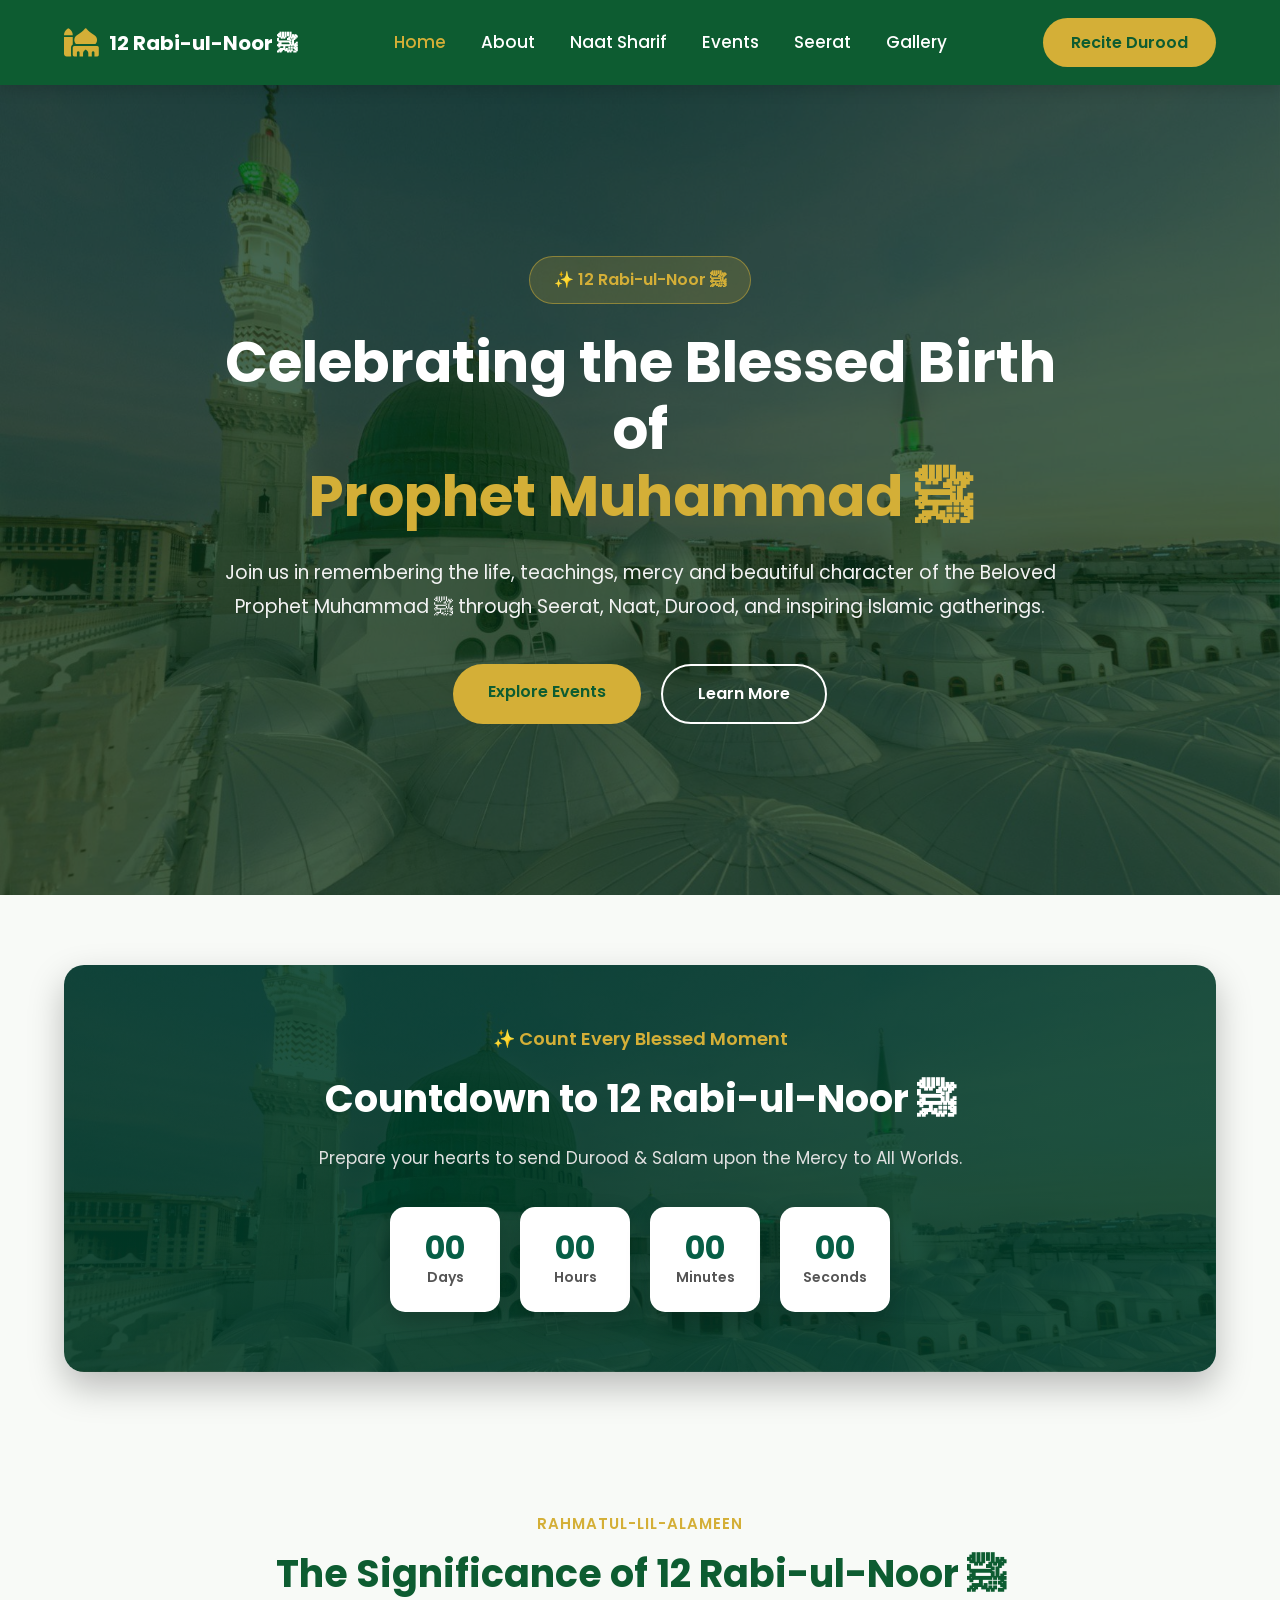
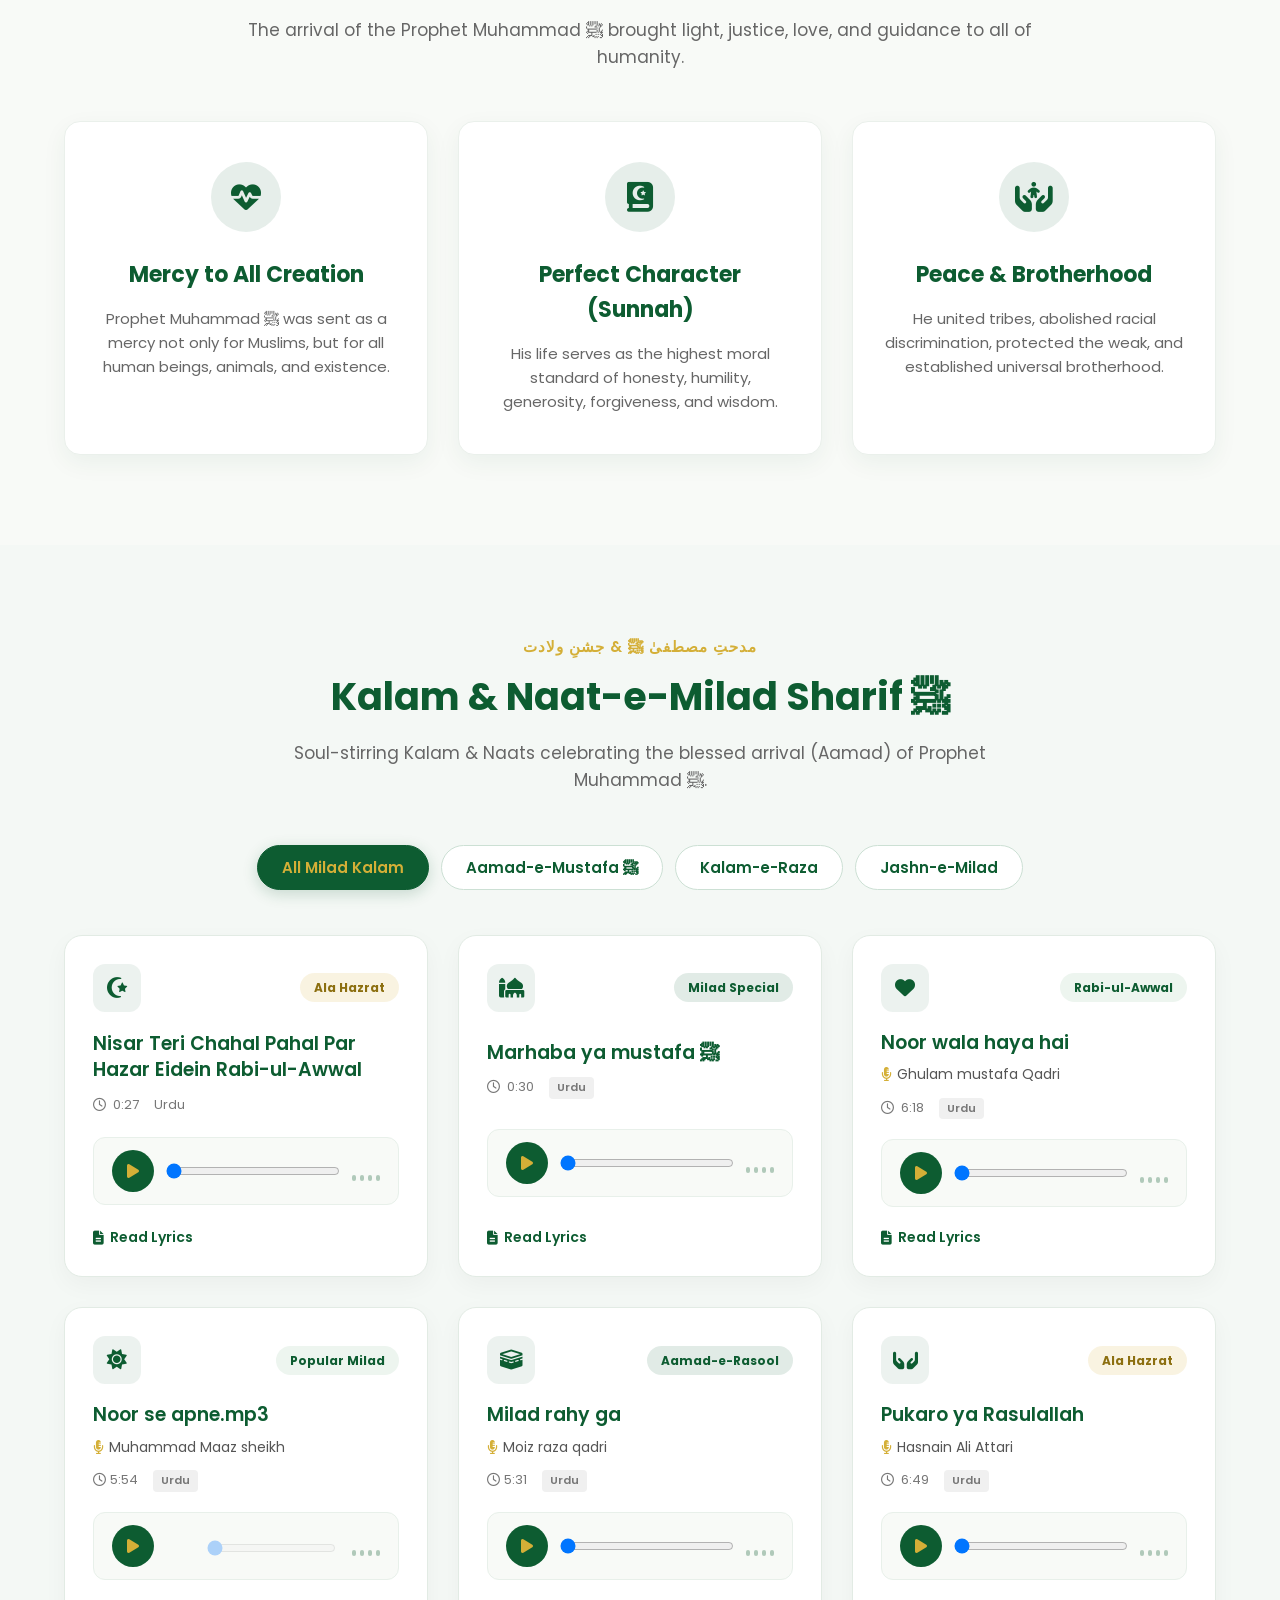
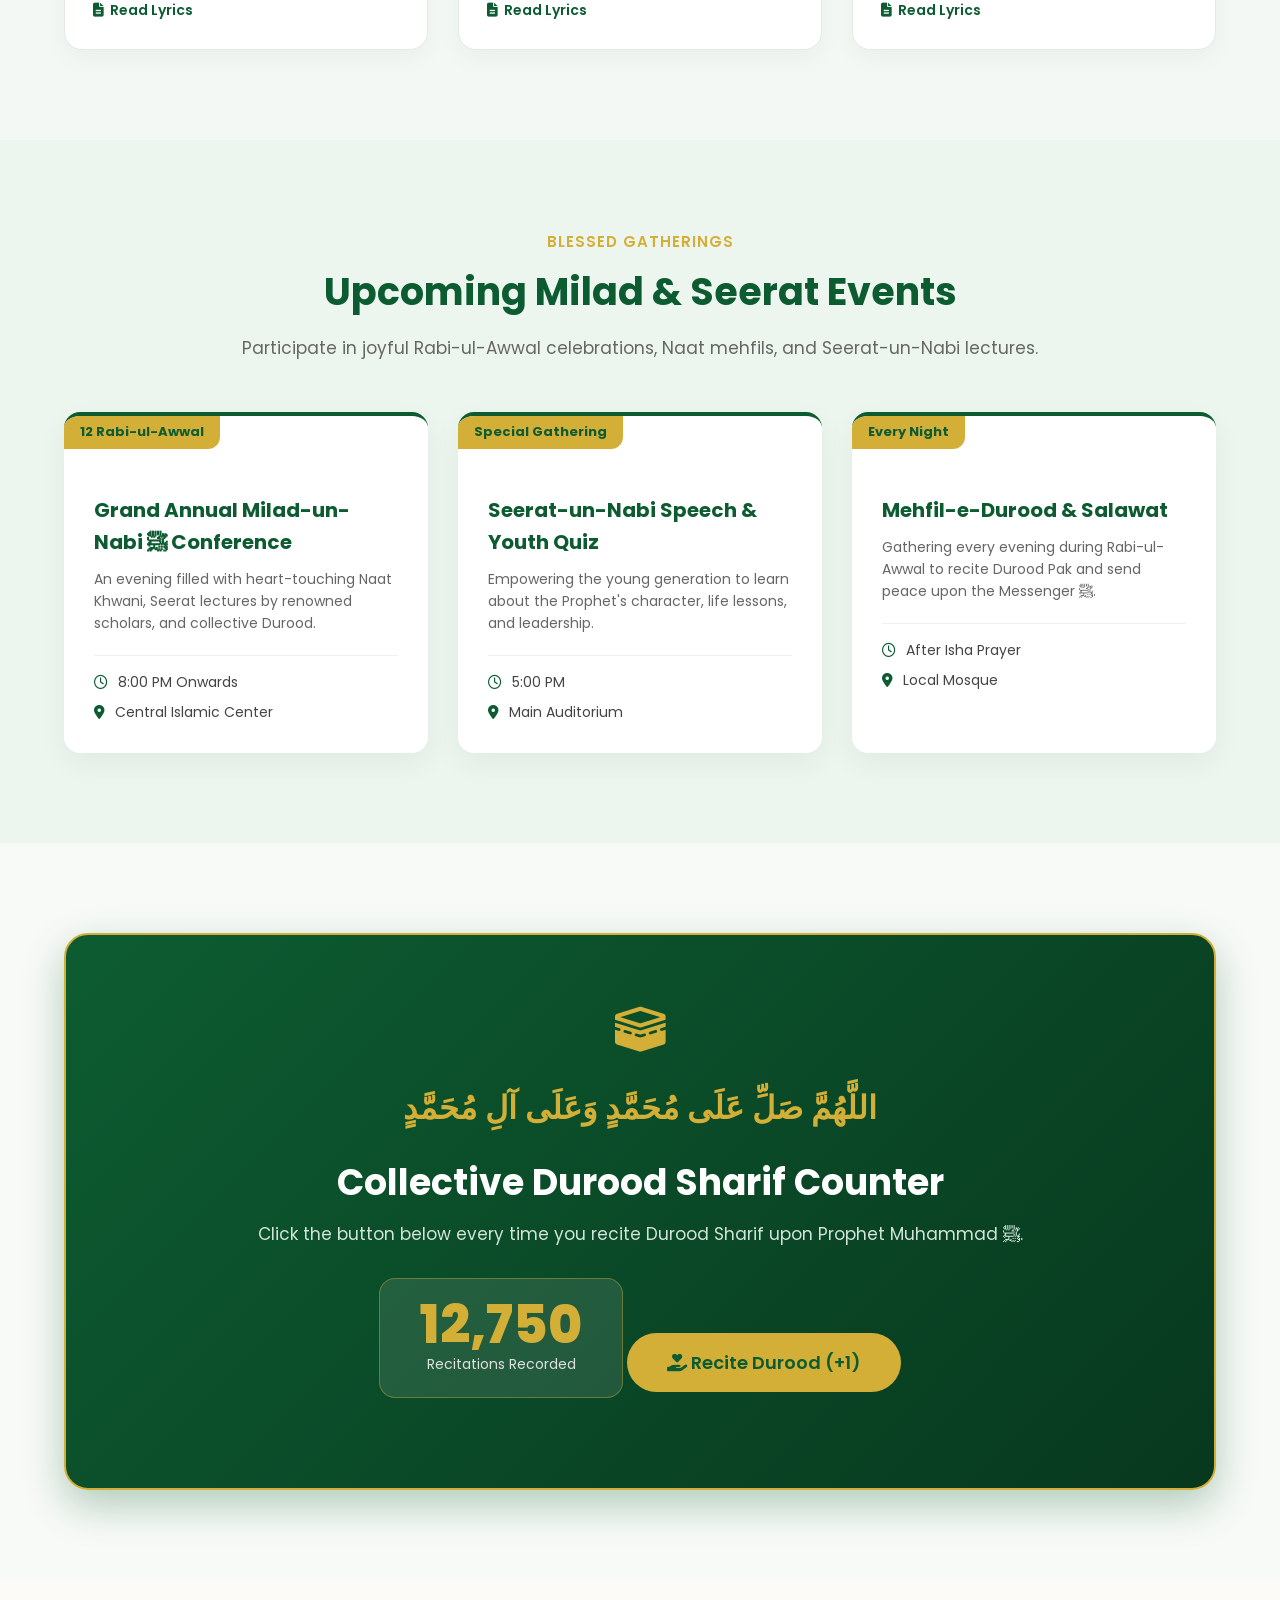
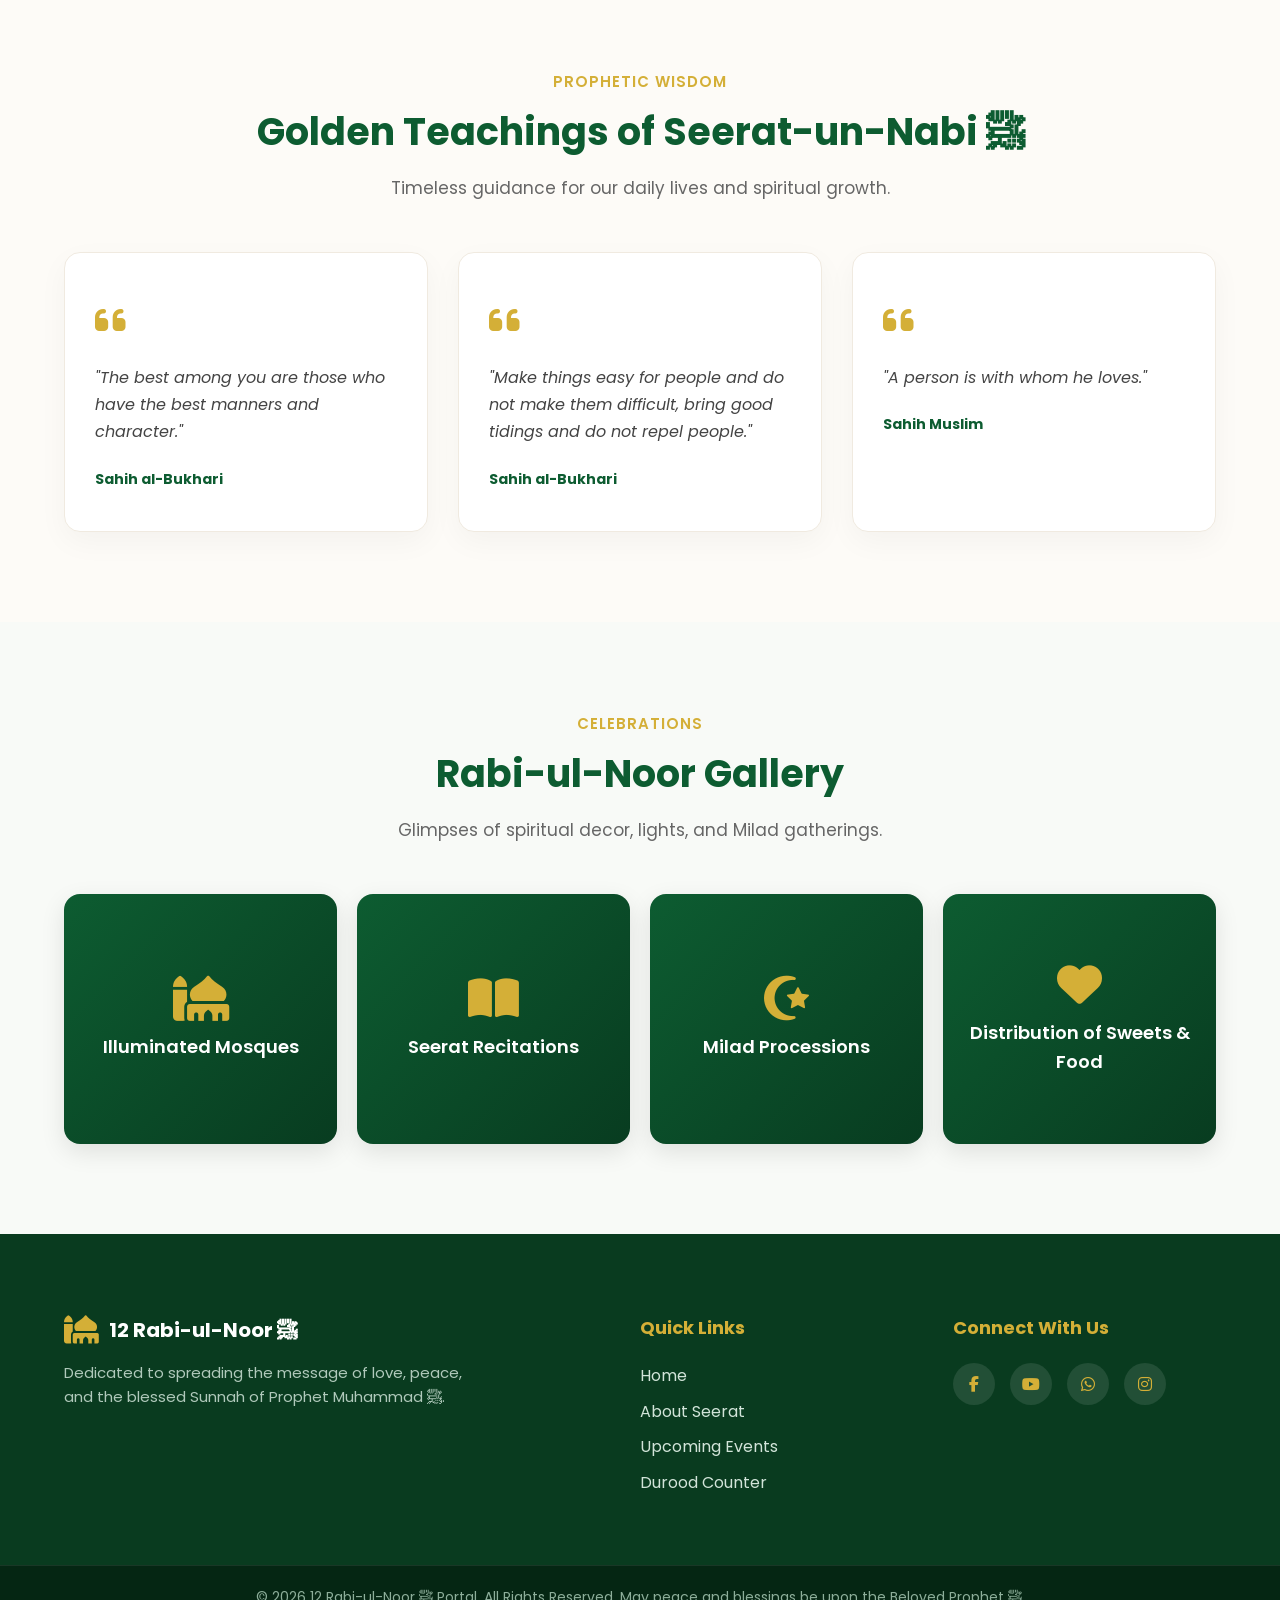
==== commit e12e6205: "add other options in audio" ====
--- a/index.html
+++ b/index.html
@@ -231,7 +231,10 @@
                         <button class="play-btn" aria-label="Play Naat">
                             <i class="fa-solid fa-play"></i>
                         </button>
-                        <div class="sound-wave">
+
+                            <input type="range" class="progress-bar" value="0">
+
+                            <div class="sound-wave">
                             <span></span><span></span><span></span><span></span>
                         </div>
                     </div>
@@ -263,6 +266,7 @@
                         <button class="play-btn" aria-label="Play Naat">
                             <i class="fa-solid fa-play"></i>
                         </button>
+                        <input type="range" class="progress-bar" value="0">
                         <div class="sound-wave">
                             <span></span><span></span><span></span><span></span>
                         </div>
@@ -295,6 +299,7 @@
                         <button class="play-btn" aria-label="Play Naat">
                             <i class="fa-solid fa-play"></i>
                         </button>
+                        <input type="range" class="progress-bar" value="0">
                         <div class="sound-wave">
                             <span></span><span></span><span></span><span></span>
                         </div>
@@ -328,6 +333,7 @@
                             <i class="fa-solid fa-play"></i>
                         </button>
                         <div class="sound-wave">
+                            <input type="range" class="progress-bar" value="0">
                             <span></span><span></span><span></span><span></span>
                         </div>
                     </div>
@@ -359,6 +365,7 @@
                         <button class="play-btn" aria-label="Play Naat">
                             <i class="fa-solid fa-play"></i>
                         </button>
+                        <input type="range" class="progress-bar" value="0">
                         <div class="sound-wave">
                             <span></span><span></span><span></span><span></span>
                         </div>
@@ -391,6 +398,7 @@
                         <button class="play-btn" aria-label="Play Naat">
                             <i class="fa-solid fa-play"></i>
                         </button>
+                        <input type="range" class="progress-bar" value="0">
                         <div class="sound-wave">
                             <span></span><span></span><span></span><span></span>
                         </div>
--- a/css/style.css
+++ b/css/style.css
@@ -570,7 +570,11 @@
     height: 6px;
     transition: height 0.2s ease;
 }
-
+.progress-bar{
+    flex:1;
+    margin:0 12px;
+    cursor:pointer;
+}
 .naat-card.playing .sound-wave span:nth-child(1){
     animation: soundWave 0.8s infinite alternate ease-in-out;
 }
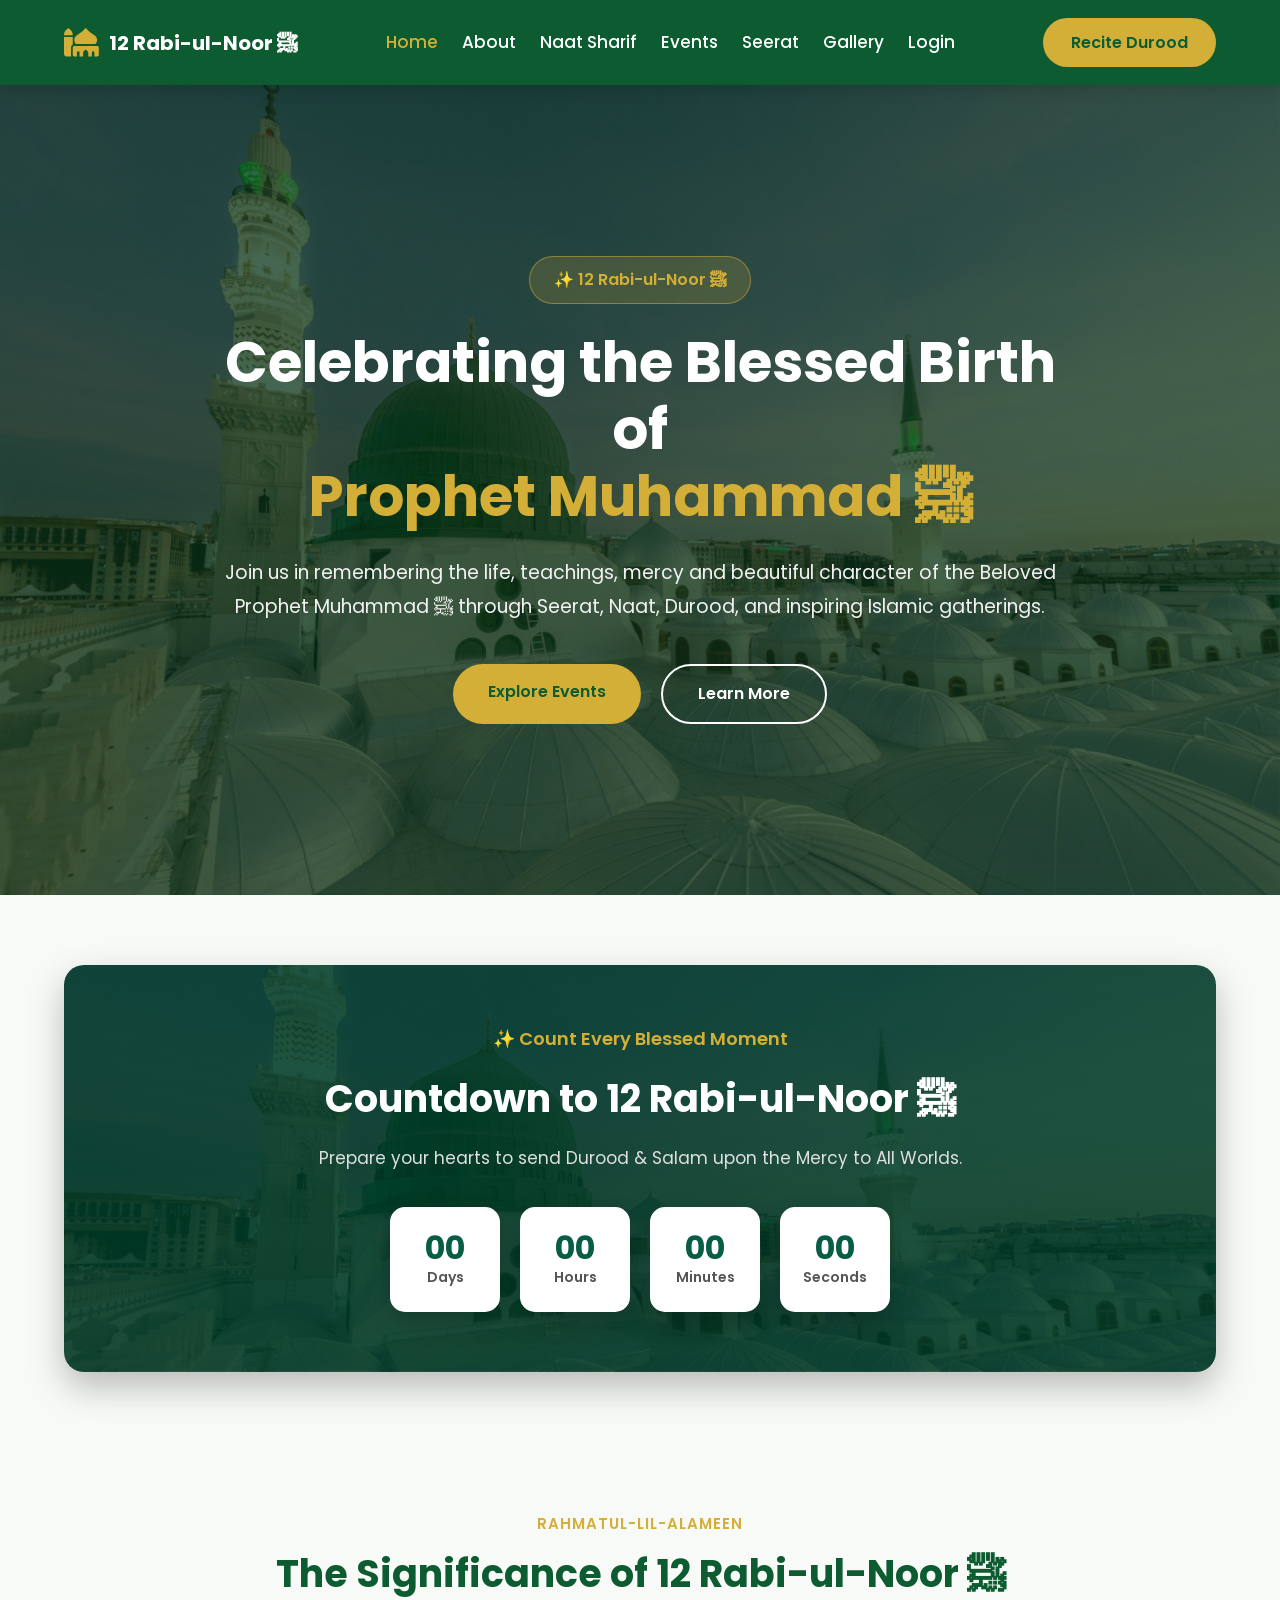
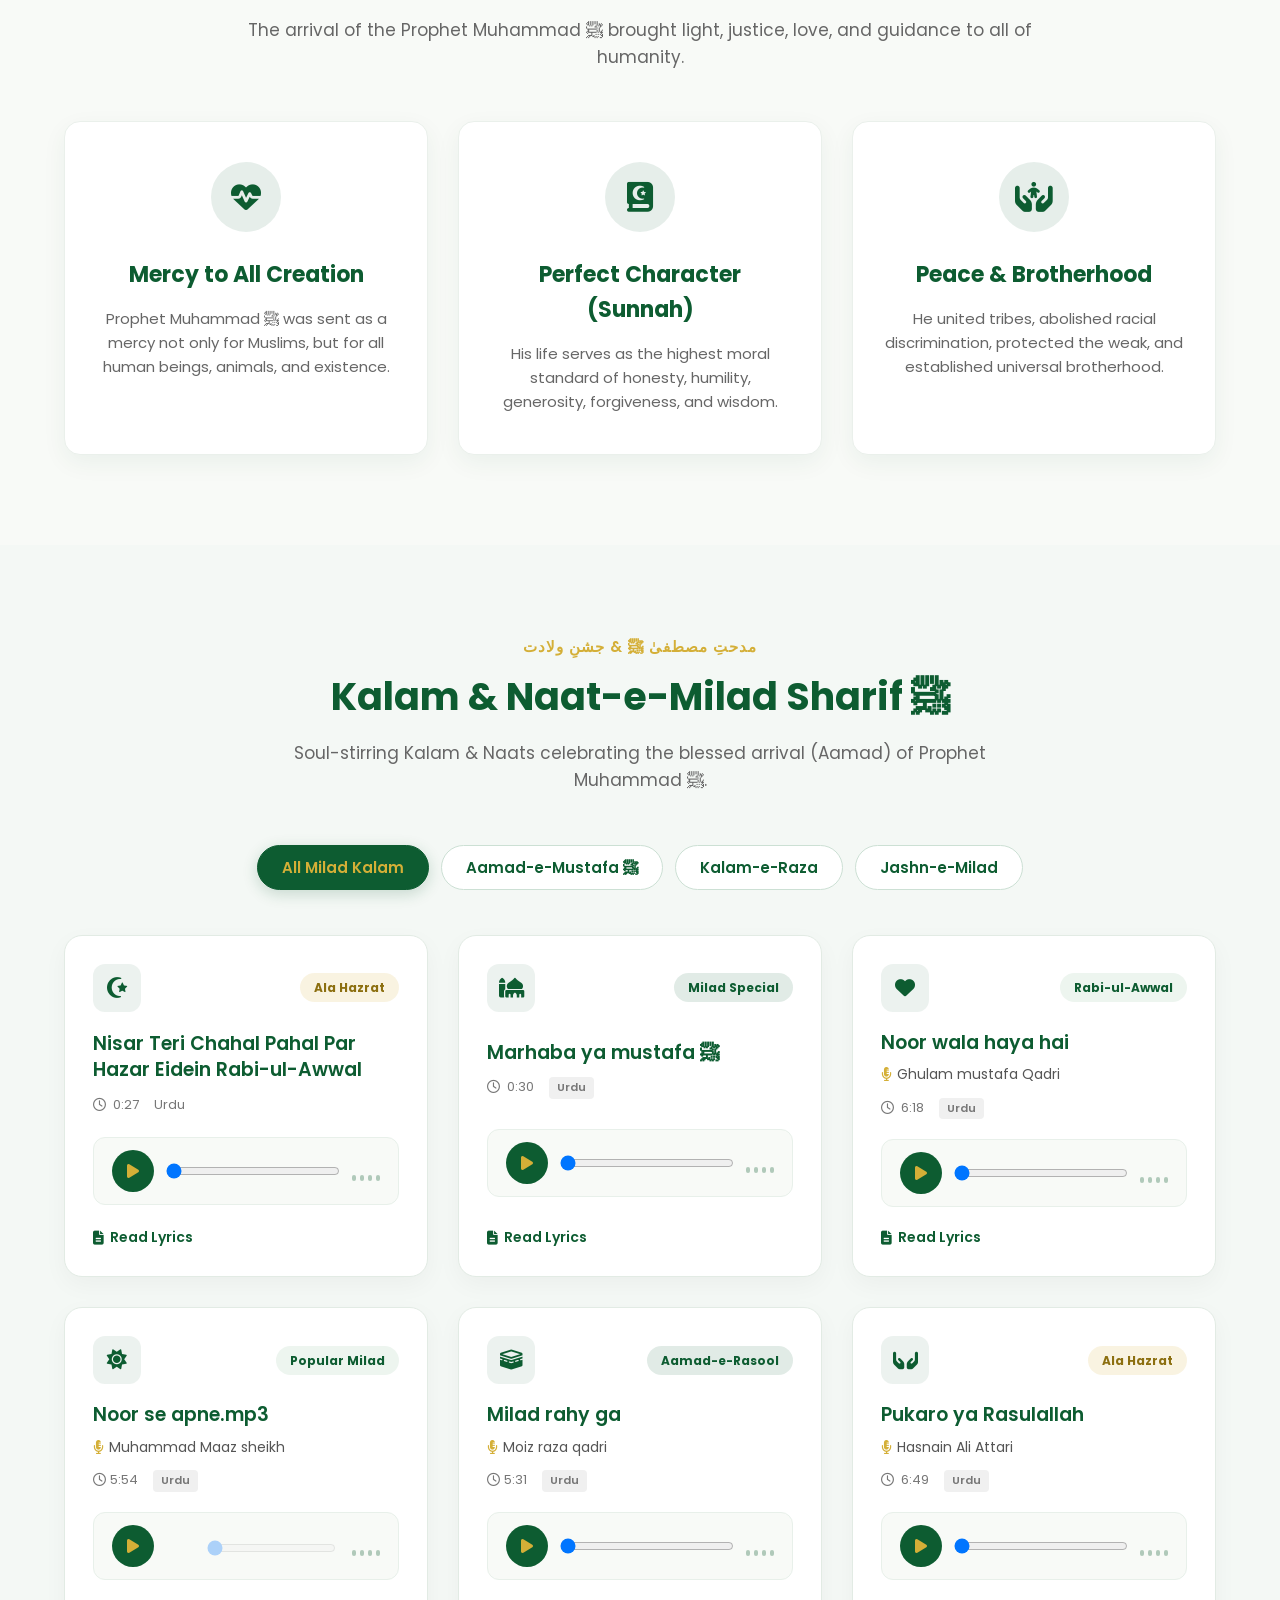
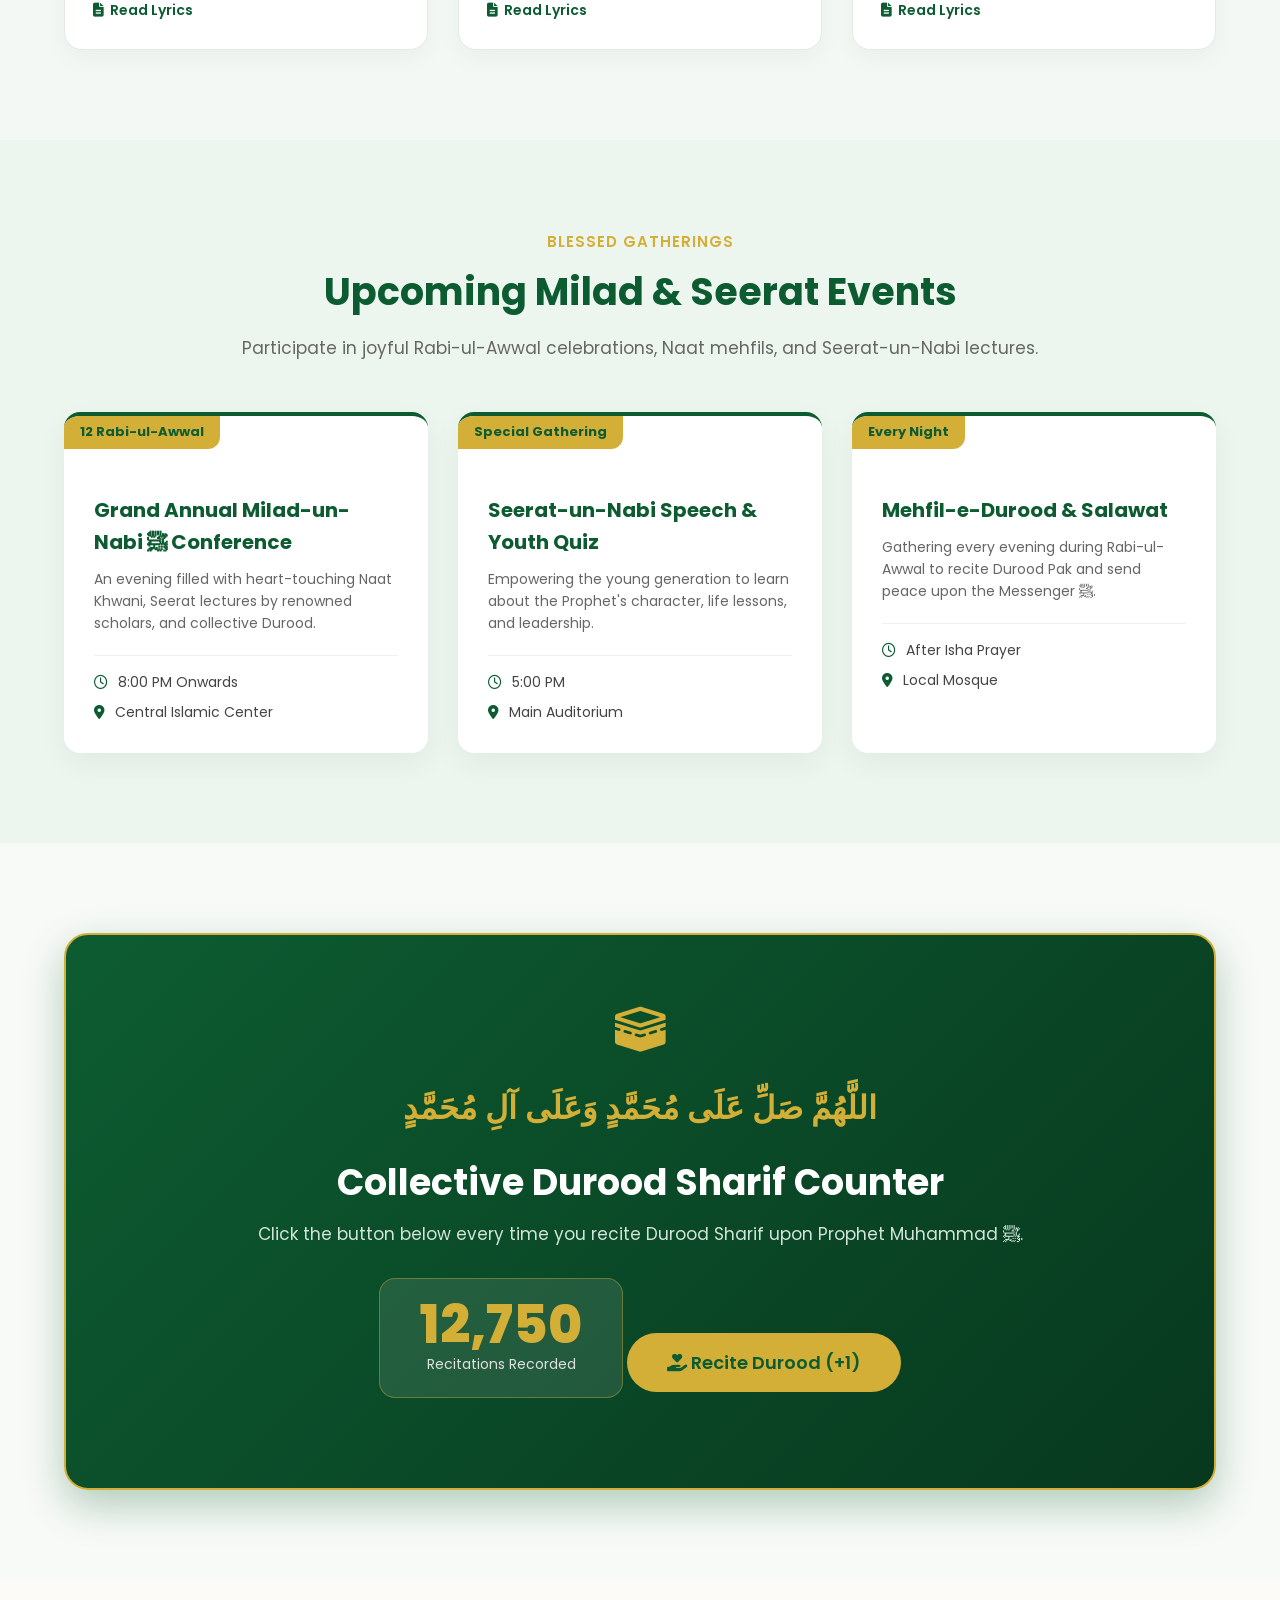
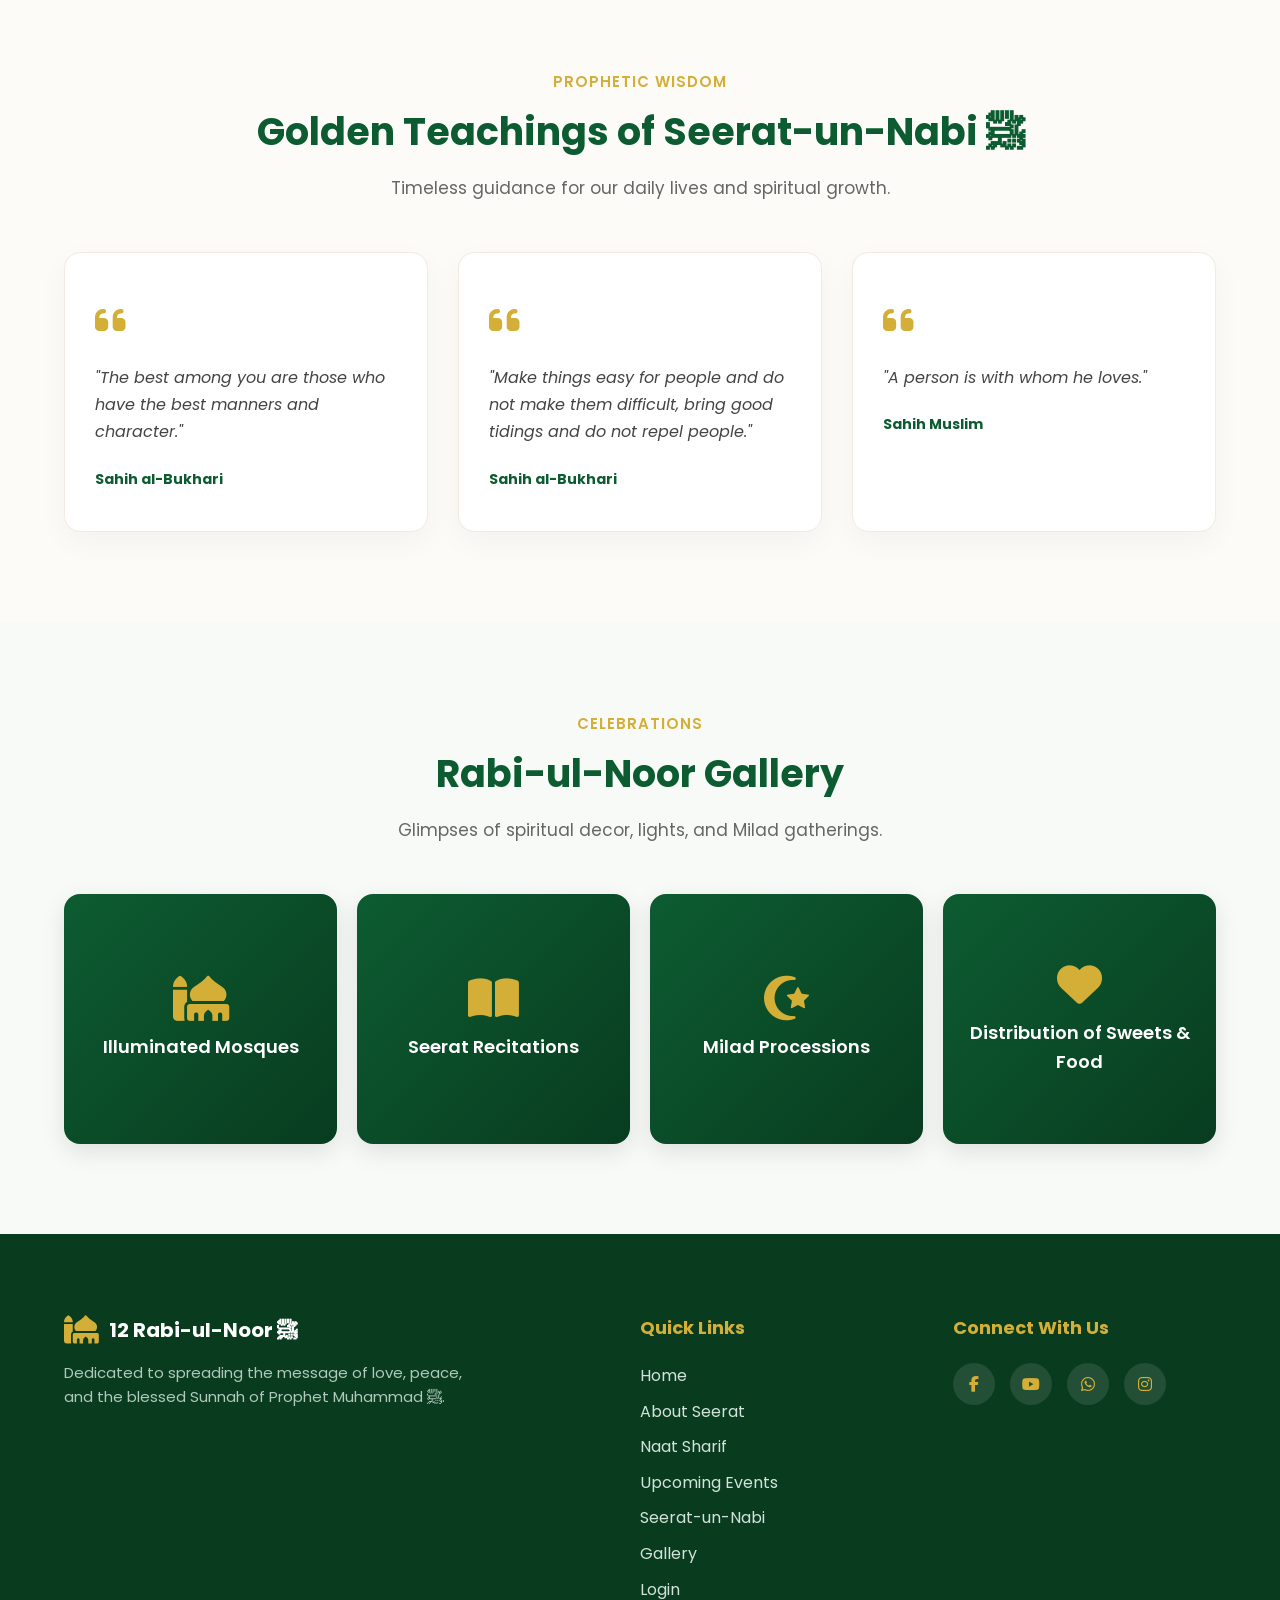
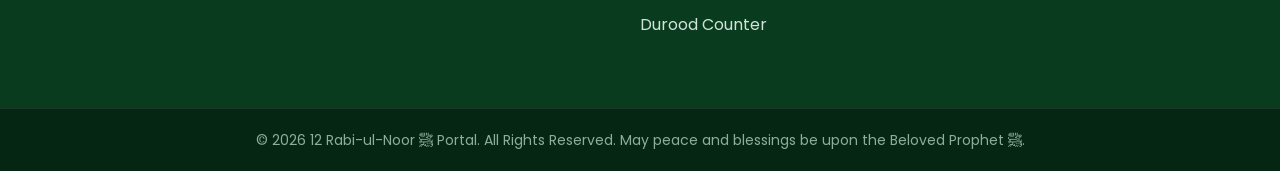
==== commit eb9caf45: "add login file" ====
--- a/index.html
+++ b/index.html
@@ -36,31 +36,23 @@
                 <span>12 Rabi-ul-Noor ﷺ</span>
             </div>
 
-         <nav class="navbar">
-
-
-
-    <ul class="nav-links" id="navLinks">
-
-      
+            <nav class="navbar">
+
+                <ul class="nav-links" id="navLinks">
                     <li><a href="index.html" class="active">Home</a></li>
-
                     <li><a href="about.html">About</a></li>
-
                     <li><a href="naat sharif.html">Naat Sharif</a></li>
-
                     <li><a href="events.html">Events</a></li>
-
                     <li><a href="seerat.html">Seerat</a></li>
-
                     <li><a href="gallery.html">Gallery</a></li>
-    </ul>
-
-    <div class="menu-toggle" id="menuToggle">
-        <i class="fa-solid fa-bars"></i>
-    </div>
-
-</nav>
+                    <li><a href="login.html">Login</a></li>
+                </ul>
+
+                <div class="menu-toggle" id="menuToggle">
+                    <i class="fa-solid fa-bars"></i>
+                </div>
+
+            </nav>
 
             <a href="#durood" class="btn">Recite Durood</a>
 
@@ -609,7 +601,11 @@
                 <ul>
                     <li><a href="index.html">Home</a></li>
                     <li><a href="about.html">About Seerat</a></li>
-                    <li><a href="#events">Upcoming Events</a></li>
+                    <li><a href="naat sharif.html">Naat Sharif</a></li>
+                    <li><a href="events.html">Upcoming Events</a></li>
+                    <li><a href="seerat.html">Seerat-un-Nabi</a></li>
+                    <li><a href="gallery.html">Gallery</a></li>
+                    <li><a href="login.html">Login</a></li>
                     <li><a href="#durood">Durood Counter</a></li>
                 </ul>
             </div>
--- a/css/style.css
+++ b/css/style.css
@@ -72,7 +72,7 @@
 nav ul{
     display:flex;
     list-style:none;
-    gap:35px;
+    gap:24px;
 }
 
 nav ul li a{
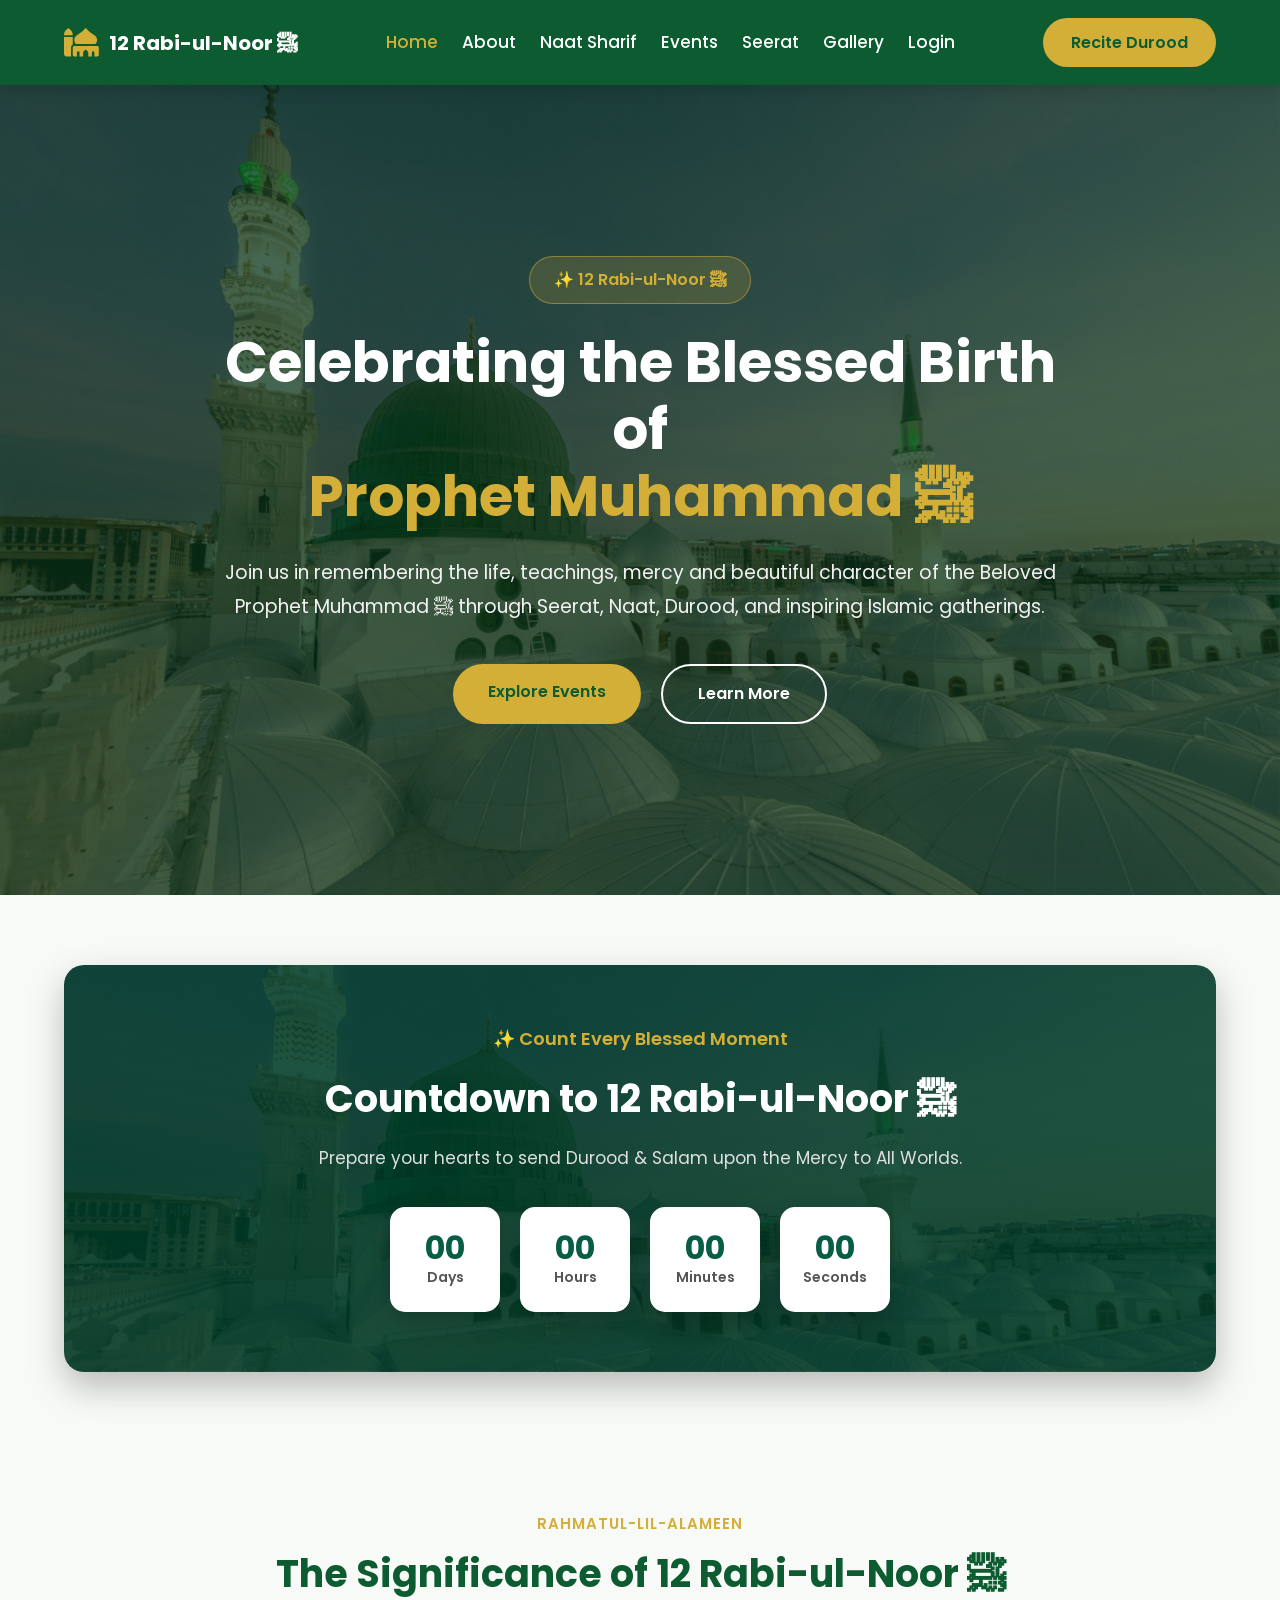
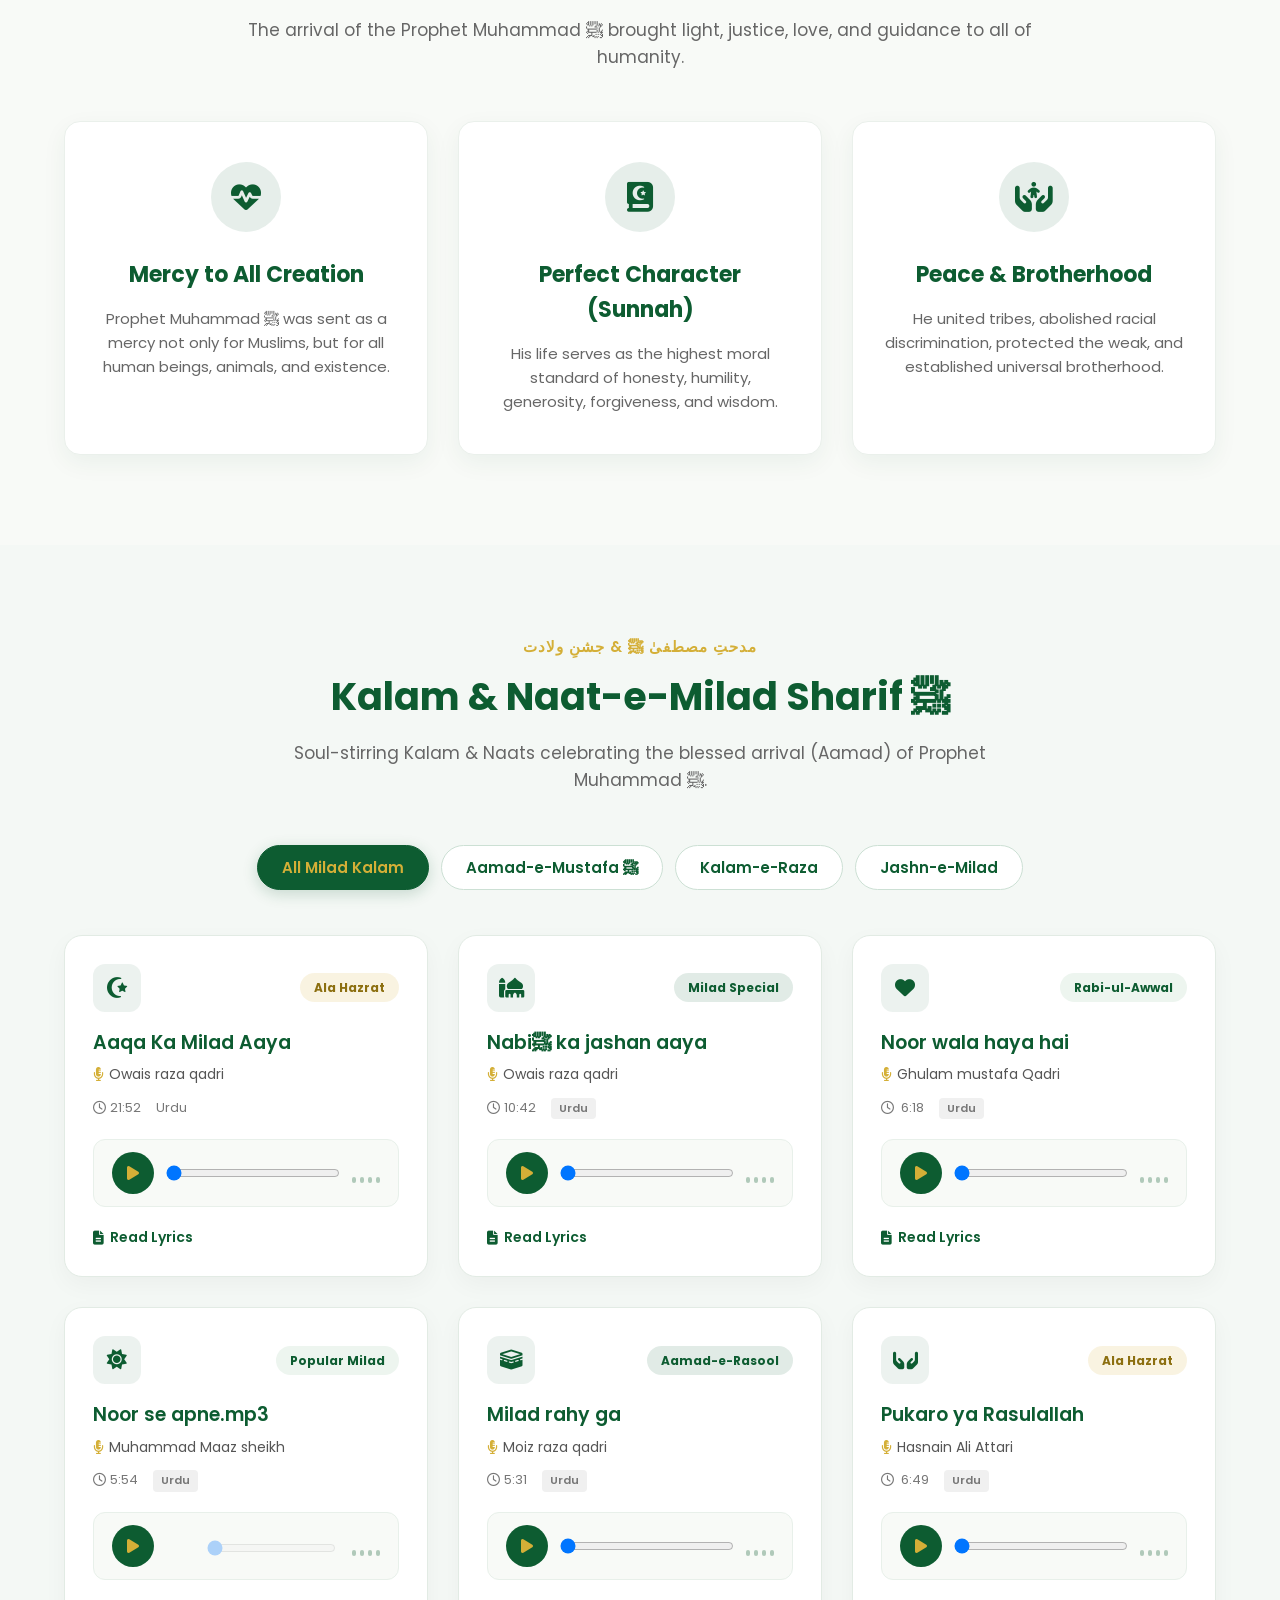
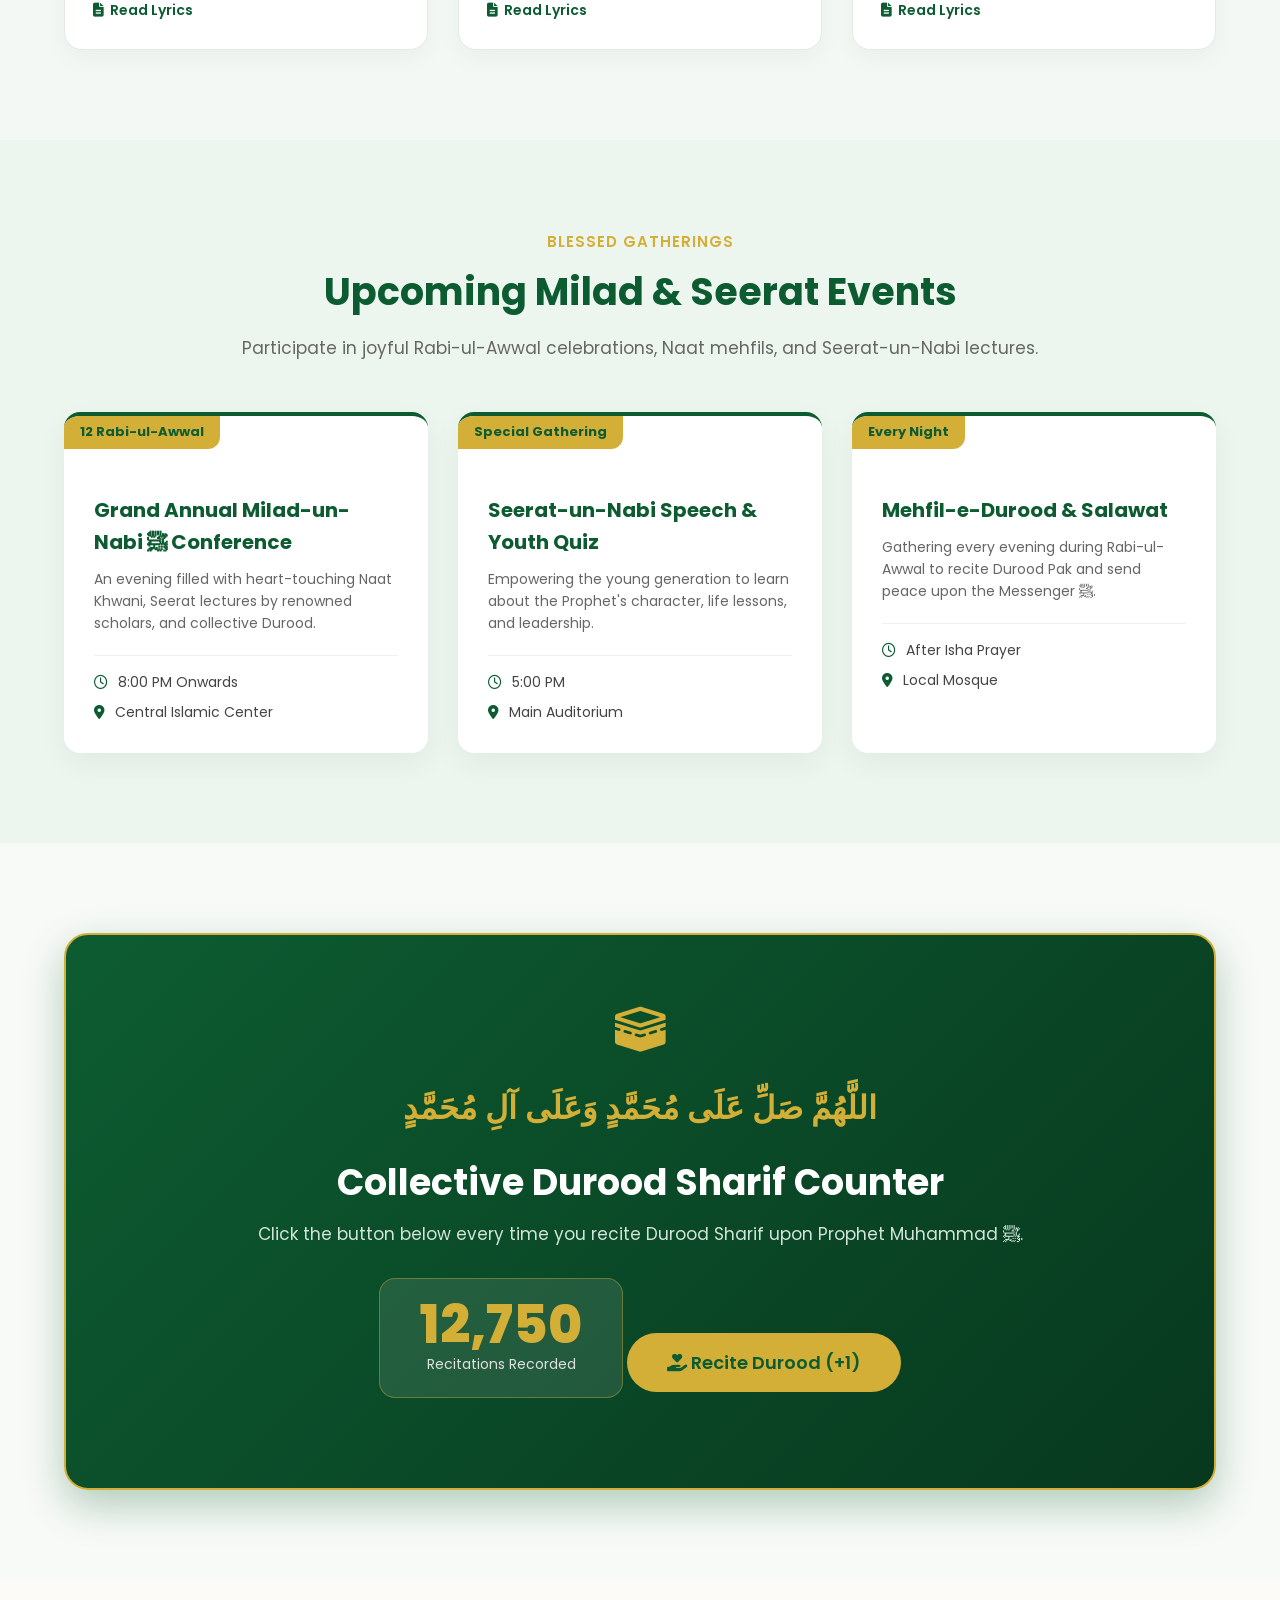
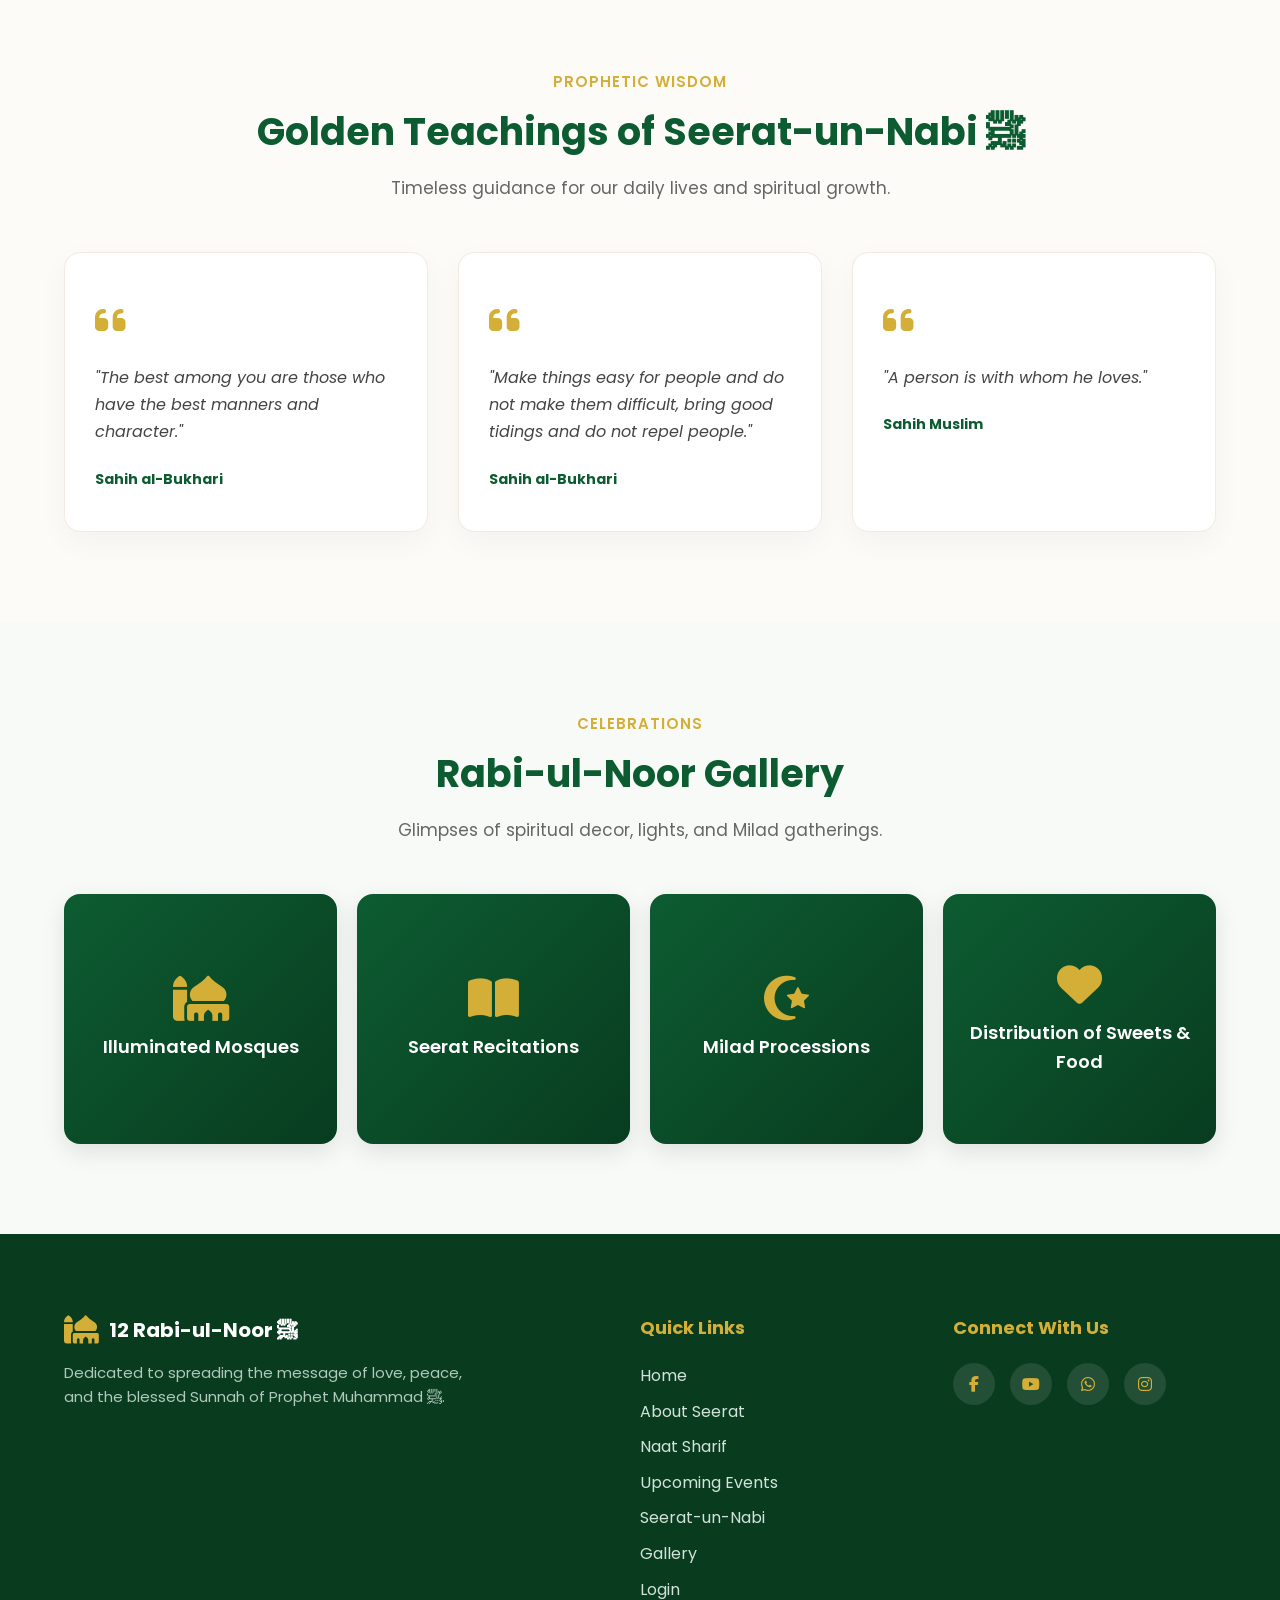
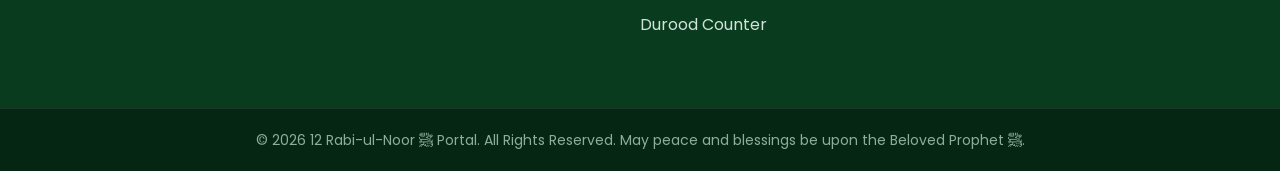
==== commit cd1d835e: "layout changes in naat" ====
--- a/index.html
+++ b/index.html
@@ -211,15 +211,15 @@
                         <span class="naat-badge gold">Ala Hazrat</span>
                     </div>
                     <div class="naat-info">
-                        <h3>Nisar Teri Chahal Pahal Par Hazar Eidein Rabi-ul-Awwal</h3>
-                        <p class="naat-reciter"></p>
+                        <h3>Aaqa Ka Milad Aaya</h3>
+                        <p class="naat-reciter"><i class="fa-solid fa-microphone-lines"></i>Owais raza qadri</p>
                         <div class="naat-meta">
-                            <span><i class="fa-regular fa-clock"></i> 0:27</span
+                            <span><i class="fa-regular fa-clock"></i>21:52</span
                             <span class="naat-lang">Urdu</span>
                         </div>
                     </div>
                     <div class="naat-audio-player">
-                        <audio src="audio/nisar-teri.mp3" preload="none"></audio>
+                        <audio src="audio/aaqa-ka-milad-aaya.mp3" preload="none"></audio>
                         <button class="play-btn" aria-label="Play Naat">
                             <i class="fa-solid fa-play"></i>
                         </button>
@@ -246,15 +246,15 @@
                         <span class="naat-badge green">Milad Special</span>
                     </div>
                     <div class="naat-info">
-                        <h3>Marhaba ya mustafa ﷺ</h3>
-                        <p class="naat-reciter">
+                        <h3>Nabiﷺ ka jashan aaya</h3>
+                        <p class="naat-reciter"><i class="fa-solid fa-microphone-lines"></i>Owais raza qadri</p>
                         <div class="naat-meta">
-                            <span><i class="fa-regular fa-clock"></i> 0:30</span>
+                            <span><i class="fa-regular fa-clock"></i>10:42</span>
                             <span class="naat-lang">Urdu</span>
                         </div>
                     </div>
                     <div class="naat-audio-player">
-                        <audio src="audio/Marhaba ya mustafa.mp3" preload="none"></audio>
+                        <audio src="audio/nabi-ka-jashn-aya.mp3" preload="none"></audio>
                         <button class="play-btn" aria-label="Play Naat">
                             <i class="fa-solid fa-play"></i>
                         </button>
--- a/css/style.css
+++ b/css/style.css
@@ -1119,20 +1119,25 @@
         left:0;
         width:100%;
         background:#0b5d2a;
+        display:flex;
         flex-direction:column;
+        flex-wrap:nowrap;
         align-items:center;
         max-height:0;
         overflow:hidden;
         transition:.4s;
+        z-index:1000;
     }
 
     .nav-links.active{
-        max-height:500px;
+        max-height:650px;
         padding:20px 0;
     }
 
     .nav-links li{
-        margin:15px 0;
+        margin:12px 0;
+        width:100%;
+        text-align:center;
     }
 
     .menu-toggle{
@@ -1149,9 +1154,11 @@
 
     nav ul{
         display:flex;
-        flex-wrap:wrap;
+        flex-direction:column;
+        flex-wrap:nowrap;
         justify-content:center;
-        gap:15px;
+        align-items:center;
+        gap:0;
     }
 
     .btn{
